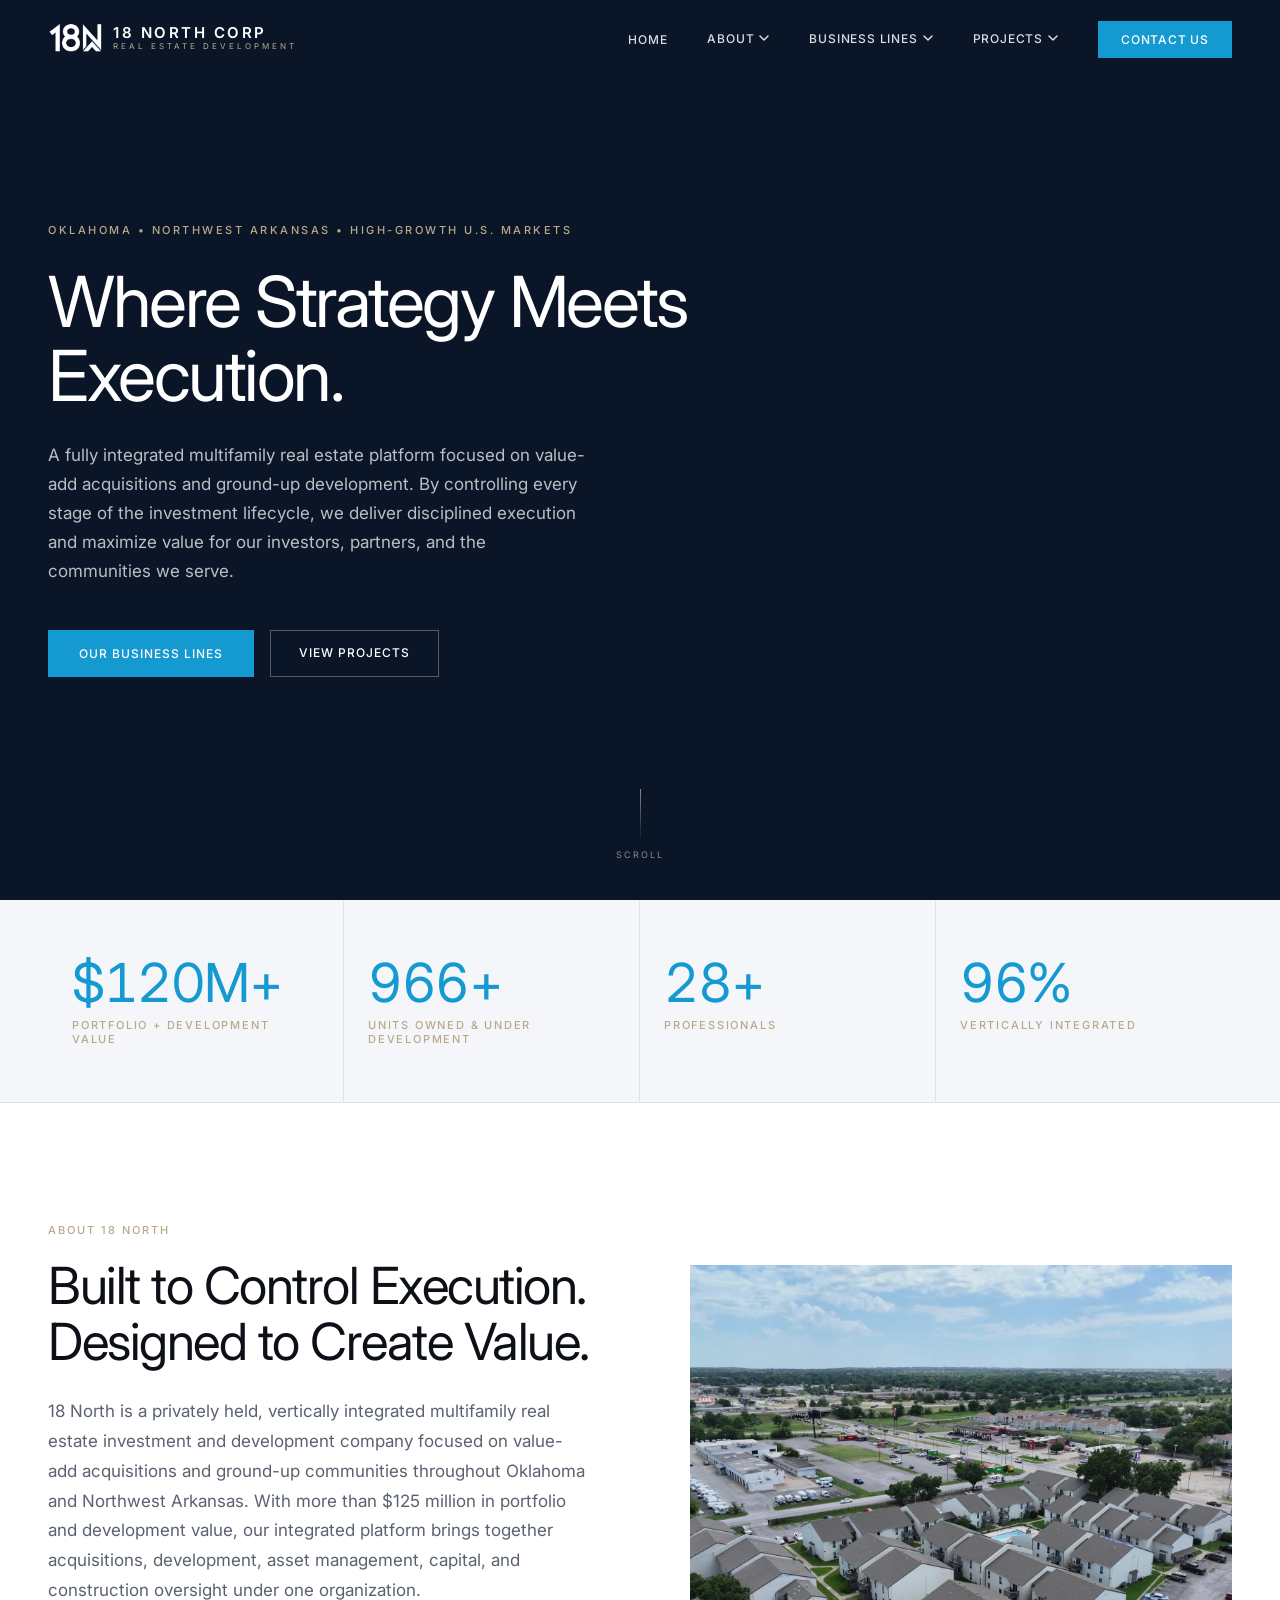
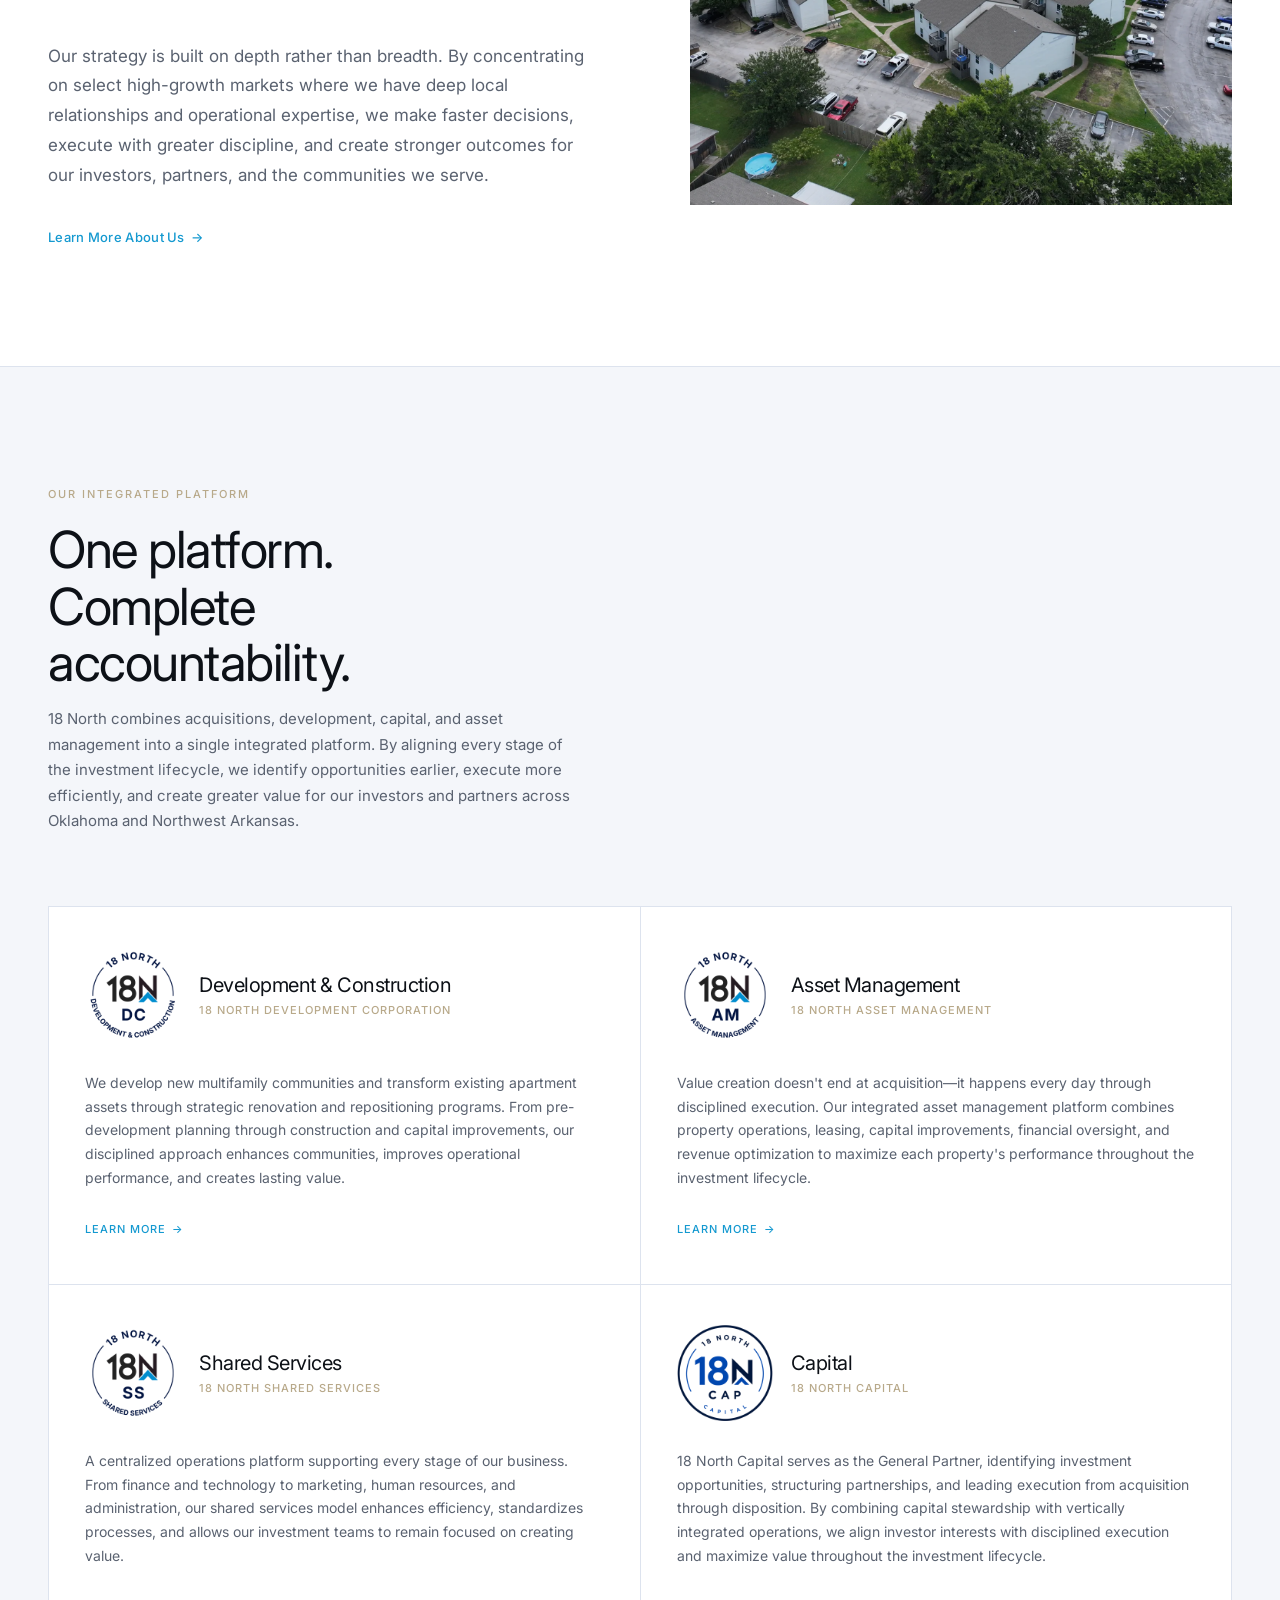
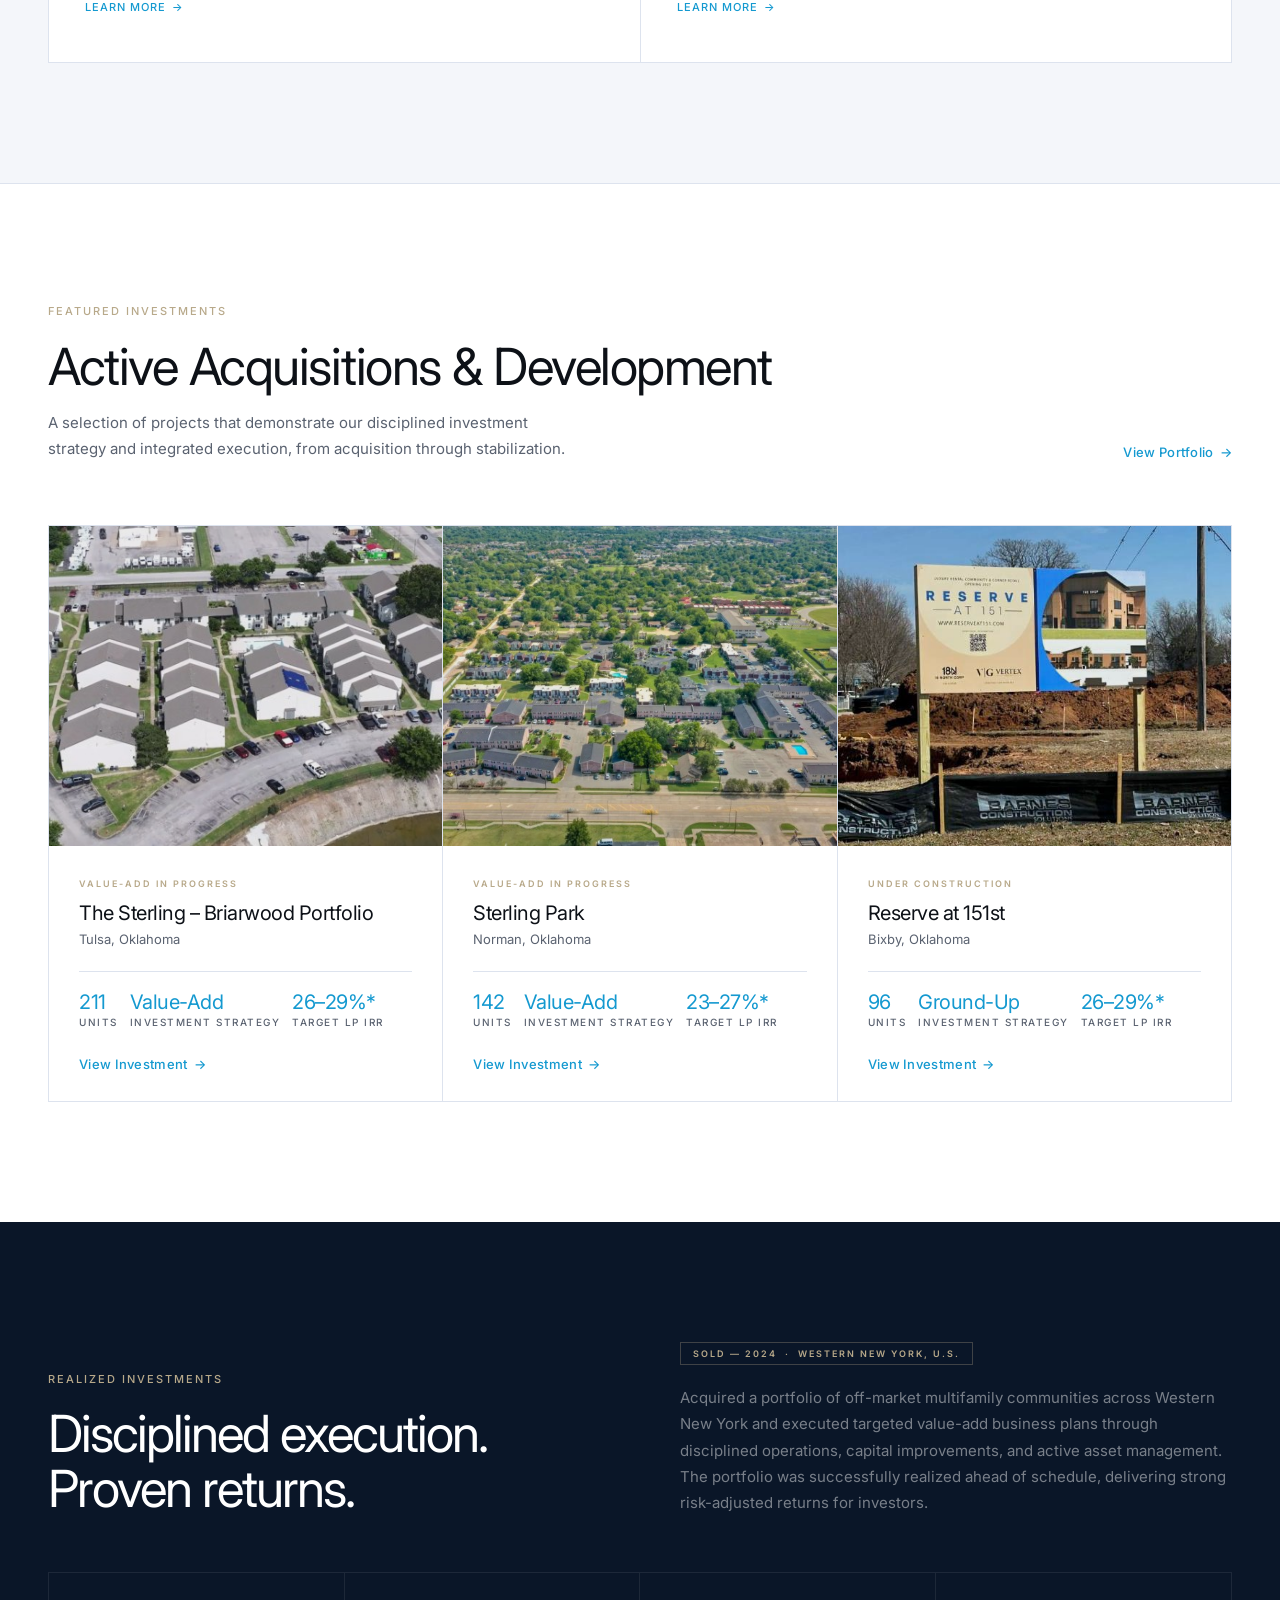
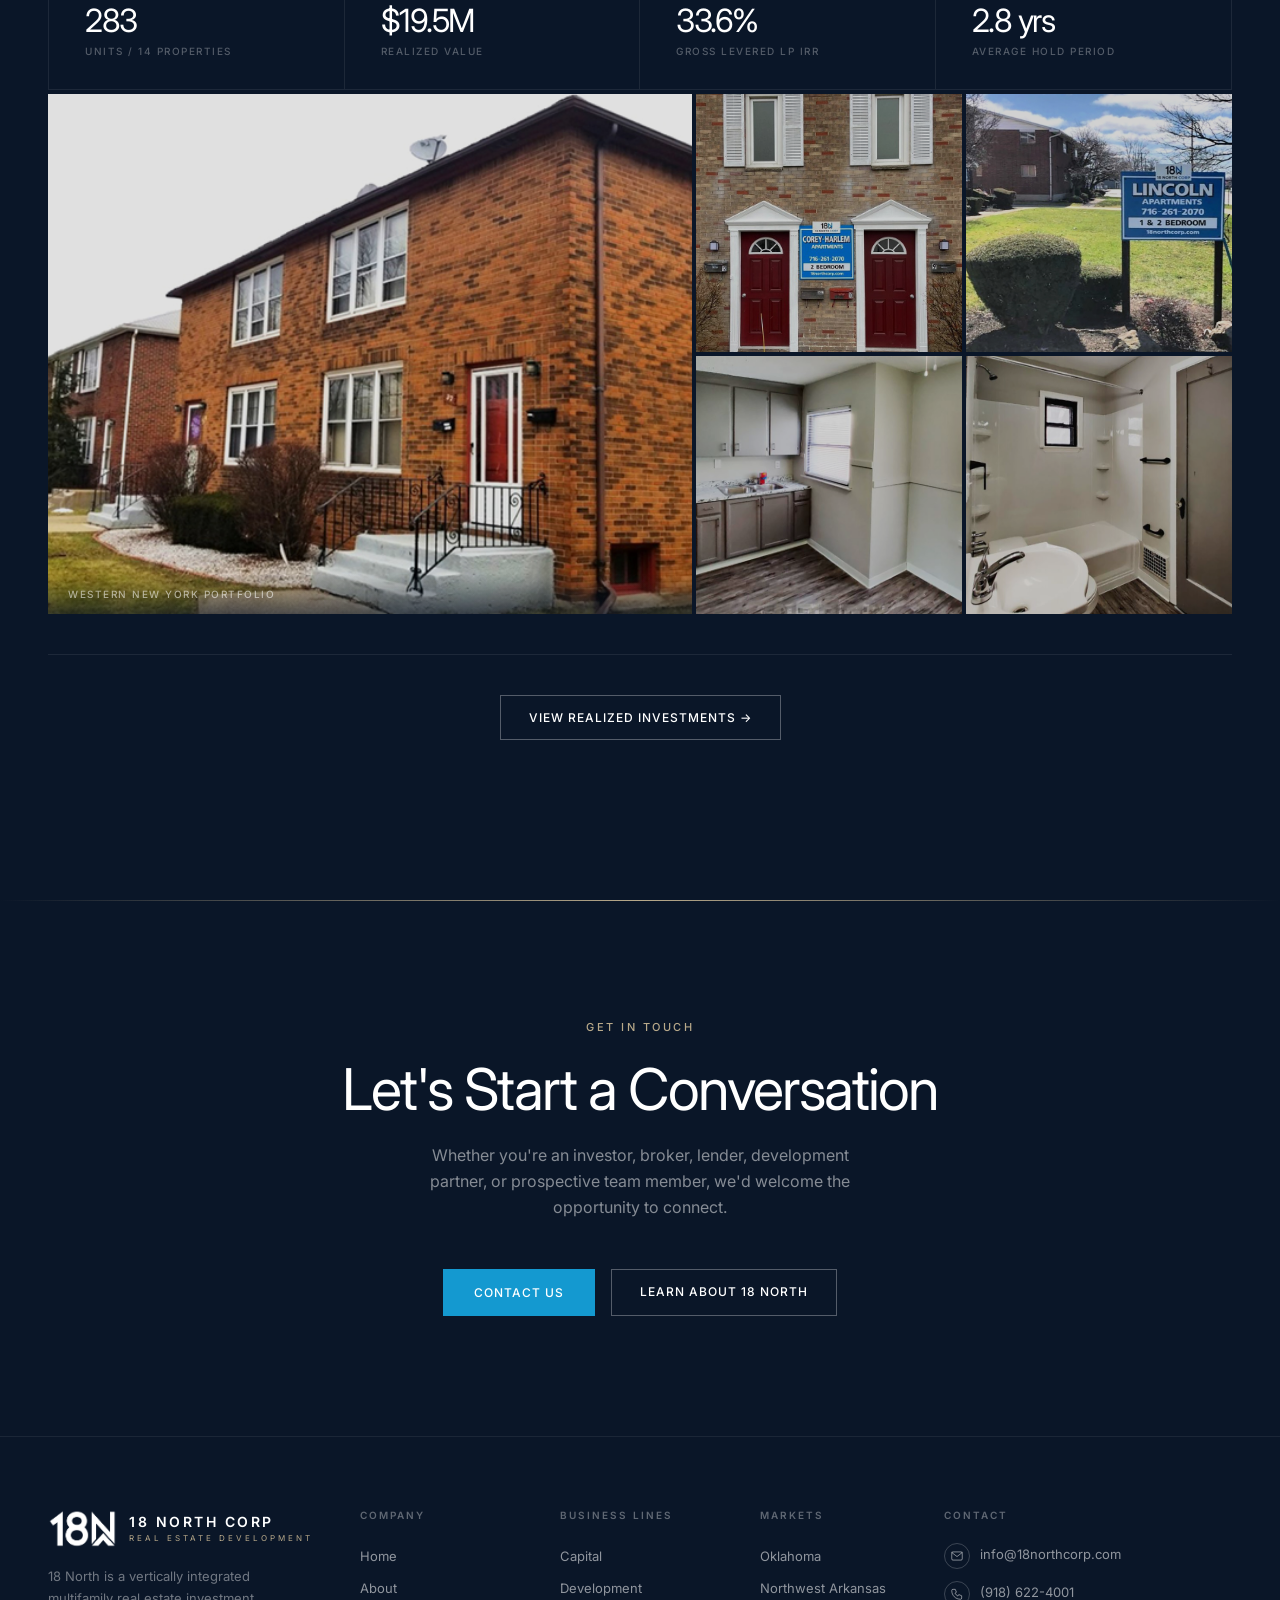
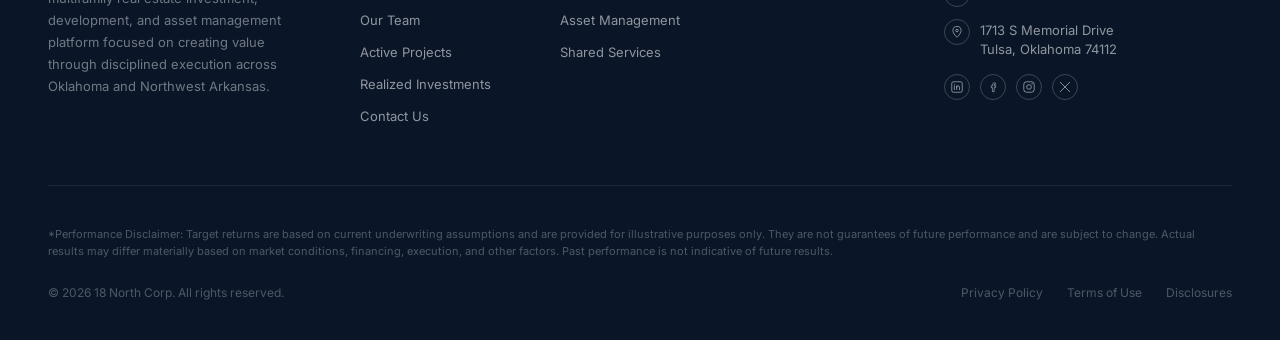
==== index.html @ ed9d2359 "Add technical SEO: canonical, Open Graph, JSON-LD, sitemap, robots.txt Add robots.txt and sitemap.xm" ====
<!DOCTYPE html>
<html lang="en">
<head>
  <meta charset="UTF-8" />
  <meta name="viewport" content="width=device-width, initial-scale=1.0" />
  <title>18 North Corp — Vertically Integrated Multifamily Real Estate Development</title>
  <meta name="description" content="18 North Corp is a vertically integrated real estate development and asset management firm focused on multifamily communities across Oklahoma, Arkansas, and U.S. growth markets." />
  <link rel="canonical" href="https://18northcorp.com/" />
  <meta name="theme-color" content="#0A1628" />
  <meta property="og:type" content="website" />
  <meta property="og:site_name" content="18 North Corp" />
  <meta property="og:title" content="18 North Corp — Vertically Integrated Multifamily Real Estate Development" />
  <meta property="og:description" content="18 North Corp is a vertically integrated real estate development and asset management firm focused on multifamily communities across Oklahoma, Arkansas, and U.S. growth markets." />
  <meta property="og:url" content="https://18northcorp.com/" />
  <meta property="og:image" content="https://18northcorp.com/media/images/Active%20Projects/Sterling-Briarwood%201-2048x1534.webp" />
  <meta name="twitter:card" content="summary_large_image" />
  <meta name="twitter:title" content="18 North Corp — Vertically Integrated Multifamily Real Estate Development" />
  <meta name="twitter:description" content="18 North Corp is a vertically integrated real estate development and asset management firm focused on multifamily communities across Oklahoma, Arkansas, and U.S. growth markets." />
  <meta name="twitter:image" content="https://18northcorp.com/media/images/Active%20Projects/Sterling-Briarwood%201-2048x1534.webp" />
  <link rel="icon" type="image/png" href="media/images/Favicon-18North-Corp.png" />
  <link rel="apple-touch-icon" href="media/images/Favicon-18North-Corp.png" />
  <link rel="preconnect" href="https://fonts.googleapis.com" />
  <link rel="preconnect" href="https://fonts.gstatic.com" crossorigin />
  <link href="https://fonts.googleapis.com/css2?family=Inter:wght@300;400;500;600&display=swap" rel="stylesheet" />
  <link rel="stylesheet" href="style.css" />
  <script type="application/ld+json">
  {
    "@context": "https://schema.org",
    "@graph": [
      {
        "@type": "Organization",
        "@id": "https://18northcorp.com/#organization",
        "name": "18 North Corp",
        "url": "https://18northcorp.com/",
        "logo": "https://18northcorp.com/media/images/18%20North%20Corp%20Logo%20-%20Icon%20Only.png",
        "email": "info@18northcorp.com",
        "telephone": "+1-918-622-4001",
        "address": {
          "@type": "PostalAddress",
          "streetAddress": "1713 S Memorial Drive",
          "addressLocality": "Tulsa",
          "addressRegion": "OK",
          "postalCode": "74112",
          "addressCountry": "US"
        },
        "sameAs": [
          "https://www.linkedin.com/company/18-north-corporation/"
        ]
      },
      {
        "@type": "WebSite",
        "@id": "https://18northcorp.com/#website",
        "url": "https://18northcorp.com/",
        "name": "18 North Corp",
        "publisher": { "@id": "https://18northcorp.com/#organization" }
      }
    ]
  }
  </script>
</head>
<body>

<!-- ===== NAVIGATION ===== -->
<header class="nav" id="nav">
  <div class="nav__inner">
    <a href="index.html" class="nav__logo">
      <img
        class="nav__logo-icon"
        src="media/images/18%20North%20Corp%20Logo%20-%20Icon%20Only.png"
        alt="18 North Corp icon"
        width="36"
        height="36"
      />
      <div class="nav__logo-text">
        <span class="nav__logo-main">18 North Corp</span>
        <span class="nav__logo-sub">Real Estate Development</span>
      </div>
    </a>
    <nav aria-label="Primary">
      <ul class="nav__links">
        <li><a href="index.html">Home</a></li>
        <li class="nav__dropdown-wrap">
          <button class="nav__dropdown-trigger" aria-expanded="false" aria-haspopup="true">
            About <svg class="nav__chevron" width="10" height="6" viewBox="0 0 10 6" fill="none" aria-hidden="true"><path d="M1 1l4 4 4-4" stroke="currentColor" stroke-width="1.5" stroke-linecap="round" stroke-linejoin="round"/></svg>
          </button>
          <ul class="nav__dropdown" role="menu">
            <li role="none"><a href="about.html" role="menuitem">About Us</a></li>
            <li role="none"><a href="our-team.html" role="menuitem">Our Team</a></li>
          </ul>
        </li>
        <li class="nav__dropdown-wrap">
          <button class="nav__dropdown-trigger" aria-expanded="false" aria-haspopup="true">
            Business Lines <svg class="nav__chevron" width="10" height="6" viewBox="0 0 10 6" fill="none" aria-hidden="true"><path d="M1 1l4 4 4-4" stroke="currentColor" stroke-width="1.5" stroke-linecap="round" stroke-linejoin="round"/></svg>
          </button>
          <ul class="nav__dropdown" role="menu">
            <li role="none"><a href="18-north-capital.html" role="menuitem">Capital</a></li>
            <li role="none"><a href="18-north-development-corporation.html" role="menuitem">Development</a></li>
            <li role="none"><a href="18-north-asset-management.html" role="menuitem">Asset Management</a></li>
            <li role="none"><a href="18-north-shared-services.html" role="menuitem">Shared Services</a></li>
          </ul>
        </li>
        <li class="nav__dropdown-wrap">
          <button class="nav__dropdown-trigger" aria-expanded="false" aria-haspopup="true">
            Projects <svg class="nav__chevron" width="10" height="6" viewBox="0 0 10 6" fill="none" aria-hidden="true"><path d="M1 1l4 4 4-4" stroke="currentColor" stroke-width="1.5" stroke-linecap="round" stroke-linejoin="round"/></svg>
          </button>
          <ul class="nav__dropdown" role="menu">
            <li role="none"><a href="active-projects.html" role="menuitem">Active Projects</a></li>
            <li role="none"><a href="completed-projects.html" role="menuitem">Realized Investments</a></li>
          </ul>
        </li>
        <li><a href="contact.html" class="nav__cta">Contact Us</a></li>
      </ul>
    </nav>
    <button class="nav__menu-toggle" aria-label="Open menu" aria-expanded="false" aria-controls="nav-mobile">
      <span></span><span></span><span></span>
    </button>
  </div>
  <div class="nav__mobile" id="nav-mobile">
    <ul class="nav__mobile-links">
      <li><a href="index.html">Home</a></li>
      <li><a href="about.html">About Us</a></li>
      <li><a href="our-team.html">Our Team</a></li>
      <li><a href="#platform">Business Lines</a></li>
      <li><a href="#projects">Projects</a></li>
      <li><a href="contact.html" class="nav__mobile-cta">Contact Us</a></li>
    </ul>
  </div>
</header>

<!-- ===== HERO ===== -->
<section class="hero" id="hero">
  <!--
    VIDEO SOURCE: Replace src with your own hosted video file.
    Drop .mp4 into media/videos/ and update the src below.
    Recommended: aerial multifamily / real estate footage at 1920×1080.
  -->
  <video
    class="hero__video"
    autoplay
    muted
    loop
    playsinline
    aria-hidden="true"
  >
    <source src="media/videos/New%20Hero.mp4" type="video/mp4" />
  </video>
  <div class="hero__overlay" aria-hidden="true"></div>
  <div class="hero__content">
    <span class="hero__eyebrow">Oklahoma • Northwest Arkansas • High-Growth U.S. Markets</span>
    <h1 class="hero__headline">Where Strategy Meets Execution.</h1>
    <p class="hero__sub">A fully integrated multifamily real estate platform focused on value-add acquisitions and ground-up development. By controlling every stage of the investment lifecycle, we deliver disciplined execution and maximize value for our investors, partners, and the communities we serve.</p>
    <div class="hero__ctas">
      <a href="#platform" class="btn-primary">Our Business Lines</a>
      <a href="#projects" class="btn-outline-white">View Projects</a>
    </div>
  </div>
  <div class="hero__scroll" aria-hidden="true">
    <div class="hero__scroll-line"></div>
    <span class="hero__scroll-label">Scroll</span>
  </div>
</section>

<!-- ===== STATS BAR ===== -->
<section class="stats" aria-label="Company statistics">
  <div class="stats__inner container" data-stagger>
    <div class="stats__item fade-up">
      <span class="stats__number" data-target="125" data-prefix="$" data-suffix="M+">$125M+</span>
      <span class="stats__label">Portfolio + Development Value</span>
    </div>
    <div class="stats__item fade-up">
      <span class="stats__number" data-target="1000" data-suffix="+">1,000+</span>
      <span class="stats__label">Units Owned &amp; Under Development</span>
    </div>
    <div class="stats__item fade-up">
      <span class="stats__number" data-target="30" data-suffix="+">30+</span>
      <span class="stats__label">Professionals</span>
    </div>
    <div class="stats__item fade-up">
      <span class="stats__number" data-target="100" data-suffix="%">100%</span>
      <span class="stats__label">Vertically Integrated</span>
    </div>
  </div>
</section>

<!-- ===== COMPANY OVERVIEW ===== -->
<section class="overview" id="about" aria-labelledby="overview-heading">
  <div class="container">
    <div class="overview__grid">
      <div class="overview__text fade-up">
        <span class="label">About 18 North</span>
        <h2 class="section-heading overview__heading">Built to Control Execution. Designed to Create Value.</h2>
        <p class="body-copy overview__body">
          18 North is a privately held, vertically integrated multifamily real estate investment and development company focused on value-add acquisitions and ground-up communities throughout Oklahoma and Northwest Arkansas. With more than $125 million in portfolio and development value, our integrated platform brings together acquisitions, development, asset management, capital, and construction oversight under one organization.
        </p>
        <p class="body-copy overview__body" style="margin-bottom:36px;">
          Our strategy is built on depth rather than breadth. By concentrating on select high-growth markets where we have deep local relationships and operational expertise, we make faster decisions, execute with greater discipline, and create stronger outcomes for our investors, partners, and the communities we serve.
        </p>
        <a href="about.html" class="arrow-link">Learn More About Us <span>→</span></a>
      </div>
      <div class="overview__image fade-up">
        <img
          src="media/images/Active%20Projects/Sterling-Briarwood%201-2048x1534.webp"
          alt="Sterling-Briarwood property aerial view"
          loading="lazy"
        />
      </div>
    </div>
  </div>
</section>

<!-- ===== PLATFORM VERTICALS ===== -->
<section class="platform" id="platform" aria-labelledby="platform-heading">
  <div class="container">
    <div class="platform__header fade-up">
      <div>
        <span class="label">Our Integrated Platform</span>
        <h2 class="section-heading platform__heading" id="platform-heading">One platform. Complete accountability.</h2>
        <p class="platform__subtext">18 North combines acquisitions, development, capital, and asset management into a single integrated platform. By aligning every stage of the investment lifecycle, we identify opportunities earlier, execute more efficiently, and create greater value for our investors and partners across Oklahoma and Northwest Arkansas.</p>
      </div>
    </div>
    <div class="platform__grid" data-stagger>
      <div class="platform__card fade-up">
        <div class="platform__card-head">
          <div class="platform__card-icon"><img src="media/Development%20%26%20Construction%20Icon.png" alt="18 North Development &amp; Construction icon" width="96" height="96" loading="lazy" /></div>
          <div>
            <h3 class="platform__card-title">Development &amp; Construction</h3>
            <span class="platform__card-sub">18 North Development Corporation</span>
          </div>
        </div>
        <p class="platform__card-body">We develop new multifamily communities and transform existing apartment assets through strategic renovation and repositioning programs. From pre-development planning through construction and capital improvements, our disciplined approach enhances communities, improves operational performance, and creates lasting value.</p>
        <a href="18-north-development-corporation.html" class="platform__card-link">Learn More <span>→</span></a>
      </div>
      <div class="platform__card fade-up">
        <div class="platform__card-head">
          <div class="platform__card-icon"><img src="media/Asset%20Management%20Icon.png" alt="18 North Asset Management icon" width="96" height="96" loading="lazy" /></div>
          <div>
            <h3 class="platform__card-title">Asset Management</h3>
            <span class="platform__card-sub">18 North Asset Management</span>
          </div>
        </div>
        <p class="platform__card-body">Value creation doesn't end at acquisition—it happens every day through disciplined execution. Our integrated asset management platform combines property operations, leasing, capital improvements, financial oversight, and revenue optimization to maximize each property's performance throughout the investment lifecycle.</p>
        <a href="18-north-asset-management.html" class="platform__card-link">Learn More <span>→</span></a>
      </div>
      <div class="platform__card fade-up">
        <div class="platform__card-head">
          <div class="platform__card-icon"><img src="media/Shared%20Services%20Icon.png" alt="18 North Shared Services icon" width="96" height="96" loading="lazy" /></div>
          <div>
            <h3 class="platform__card-title">Shared Services</h3>
            <span class="platform__card-sub">18 North Shared Services</span>
          </div>
        </div>
        <p class="platform__card-body">A centralized operations platform supporting every stage of our business. From finance and technology to marketing, human resources, and administration, our shared services model enhances efficiency, standardizes processes, and allows our investment teams to remain focused on creating value.</p>
        <a href="18-north-shared-services.html" class="platform__card-link">Learn More <span>→</span></a>
      </div>
      <div class="platform__card fade-up">
        <div class="platform__card-head">
          <div class="platform__card-icon"><img src="media/18%20North%20Capital%20New%20Logo%20-%20Transparent%20BG.png" alt="18 North Capital icon" width="96" height="96" loading="lazy" /></div>
          <div>
            <h3 class="platform__card-title">Capital</h3>
            <span class="platform__card-sub">18 North Capital</span>
          </div>
        </div>
        <p class="platform__card-body">18 North Capital serves as the General Partner, identifying investment opportunities, structuring partnerships, and leading execution from acquisition through disposition. By combining capital stewardship with vertically integrated operations, we align investor interests with disciplined execution and maximize value throughout the investment lifecycle.</p>
        <a href="18-north-capital.html" class="platform__card-link">Learn More <span>→</span></a>
      </div>
    </div>
  </div>
</section>

<!-- ===== FEATURED PROJECTS ===== -->
<section class="projects" id="projects" aria-labelledby="projects-heading">
  <div class="container">
    <div class="projects__header fade-up">
      <div>
        <span class="label">Featured Investments</span>
        <h2 class="section-heading" id="projects-heading">Active Acquisitions &amp; Development</h2>
        <p class="body-copy platform__subtext">A selection of projects that demonstrate our disciplined investment strategy and integrated execution, from acquisition through stabilization.</p>
      </div>
      <a href="active-projects.html" class="arrow-link">View Portfolio <span>→</span></a>
    </div>
    <div class="projects__grid" data-stagger>

      <!-- Project 1 — Large featured card -->
      <div class="project-card fade-up">
        <div class="project-card__image">
          <img
            src="media/images/The%20Sterling.jpg"
            alt="The Sterling – Briarwood Portfolio multifamily community aerial"
            loading="lazy"
          />
        </div>
        <div class="project-card__body">
          <span class="project-card__status">Value-Add in Progress</span>
          <h3 class="project-card__name">The Sterling – Briarwood Portfolio</h3>
          <p class="project-card__location">Tulsa, Oklahoma</p>
          <div class="project-card__metrics">
            <div>
              <div class="project-card__metric-value">211</div>
              <div class="project-card__metric-label">Units</div>
            </div>
            <div>
              <div class="project-card__metric-value">Value-Add</div>
              <div class="project-card__metric-label">Investment Strategy</div>
            </div>
            <div>
              <div class="project-card__metric-value">26–29%*</div>
              <div class="project-card__metric-label">Target LP IRR</div>
            </div>
          </div>
          <a href="#contact" class="arrow-link">View Investment <span>→</span></a>
        </div>
      </div>

      <!-- Project 2 -->
      <div class="project-card fade-up">
        <div class="project-card__image">
          <img
            src="media/images/Sterling%20Park.jpg"
            alt="Sterling Park multifamily community aerial"
            loading="lazy"
          />
        </div>
        <div class="project-card__body">
          <span class="project-card__status">Value-Add in Progress</span>
          <h3 class="project-card__name">Sterling Park</h3>
          <p class="project-card__location">Norman, Oklahoma</p>
          <div class="project-card__metrics">
            <div>
              <div class="project-card__metric-value">142</div>
              <div class="project-card__metric-label">Units</div>
            </div>
            <div>
              <div class="project-card__metric-value">Value-Add</div>
              <div class="project-card__metric-label">Investment Strategy</div>
            </div>
            <div>
              <div class="project-card__metric-value">23–27%*</div>
              <div class="project-card__metric-label">Target LP IRR</div>
            </div>
          </div>
          <a href="#contact" class="arrow-link">View Investment <span>→</span></a>
        </div>
      </div>

      <!-- Project 3 -->
      <div class="project-card fade-up">
        <div class="project-card__image">
          <img
            src="media/images/Reserve%20at%20151st%2C%20Bixby.JPG"
            alt="Reserve at 151st ground-up development, Bixby Oklahoma"
            loading="lazy"
          />
        </div>
        <div class="project-card__body">
          <span class="project-card__status">Under Construction</span>
          <h3 class="project-card__name">Reserve at 151st</h3>
          <p class="project-card__location">Bixby, Oklahoma</p>
          <div class="project-card__metrics">
            <div>
              <div class="project-card__metric-value">96</div>
              <div class="project-card__metric-label">Units</div>
            </div>
            <div>
              <div class="project-card__metric-value">Ground-Up</div>
              <div class="project-card__metric-label">Investment Strategy</div>
            </div>
            <div>
              <div class="project-card__metric-value">26–29%*</div>
              <div class="project-card__metric-label">Target LP IRR</div>
            </div>
          </div>
          <a href="#contact" class="arrow-link">View Investment <span>→</span></a>
        </div>
      </div>

    </div>
  </div>
</section>

<!-- ===== COMPLETED PROJECTS ===== -->
<section class="completed" id="completed" aria-labelledby="completed-heading">
  <div class="container">

    <!-- Header: headline left, tag + description right -->
    <div class="completed__header fade-up">
      <div>
        <span class="completed__eyebrow">Realized Investments</span>
        <h2 class="completed__heading" id="completed-heading">Disciplined execution.<br>Proven returns.</h2>
      </div>
      <div class="completed__header-right">
        <span class="completed__tag">Sold — 2024 &nbsp;·&nbsp; Western New York, U.S.</span>
        <p class="completed__desc">Acquired a portfolio of off-market multifamily communities across Western New York and executed targeted value-add business plans through disciplined operations, capital improvements, and active asset management. The portfolio was successfully realized ahead of schedule, delivering strong risk-adjusted returns for investors.</p>
      </div>
    </div>

    <!-- Metrics bar -->
    <div class="completed__metrics-bar fade-up">
      <div class="completed__metric">
        <div class="completed__metric-value">283</div>
        <div class="completed__metric-label">Units / 14 properties</div>
      </div>
      <div class="completed__metric">
        <div class="completed__metric-value">$19.5M</div>
        <div class="completed__metric-label">Realized Value</div>
      </div>
      <div class="completed__metric">
        <div class="completed__metric-value">33.6%</div>
        <div class="completed__metric-label">Gross levered LP IRR</div>
      </div>
      <div class="completed__metric">
        <div class="completed__metric-value">2.8 yrs</div>
        <div class="completed__metric-label">Average hold period</div>
      </div>
    </div>

    <!-- Mosaic gallery -->
    <div class="completed__gallery fade-up">
      <div class="completed__gallery-main lightbox-trigger" data-index="0">
        <img src="media/images/8-10-concord-drive-cheektowaga-ny-building-photo26.jpg" alt="Cheektowaga — Western New York Portfolio" loading="lazy" />
        <div class="completed__gallery-caption">Western New York Portfolio</div>
      </div>
      <div class="completed__gallery-side">
        <div class="completed__gallery-item lightbox-trigger" data-index="1">
          <img src="media/images/Harlem-signage.jpg" alt="Corey-Harlem Apartments" loading="lazy" />
        </div>
        <div class="completed__gallery-item lightbox-trigger" data-index="2">
          <img src="media/images/Transit-Signage.jpg" alt="Lincoln Apartments" loading="lazy" />
        </div>
        <div class="completed__gallery-item lightbox-trigger" data-index="3">
          <img src="media/images/Western-New-York-IInterior-1.jpg" alt="Renovated kitchen interior" loading="lazy" />
        </div>
        <div class="completed__gallery-item lightbox-trigger" data-index="4">
          <img src="media/images/Western-New-York-Interior-3-e1738338400826.jpg" alt="Renovated bathroom interior" loading="lazy" />
        </div>
      </div>
    </div>

    <div class="completed__cta fade-up" style="margin-top:40px; text-align:center;">
      <a href="completed-projects.html" class="btn-outline-white">View Realized Investments <span>→</span></a>
    </div>

  </div>
</section>

<!-- ===== LIGHTBOX ===== -->
<div class="lightbox" id="lightbox" aria-hidden="true" role="dialog" aria-label="Image viewer">
  <button class="lightbox__close" aria-label="Close">&times;</button>
  <button class="lightbox__prev" aria-label="Previous image">&#8592;</button>
  <button class="lightbox__next" aria-label="Next image">&#8594;</button>
  <div class="lightbox__img-wrap">
    <img class="lightbox__img" src="" alt="" />
  </div>
</div>

<!-- ===== INVESTOR CTA STRIP ===== -->
<section class="cta-strip" id="contact" aria-labelledby="cta-heading">
  <div class="container">
    <span class="cta-strip__eyebrow">Get in Touch</span>
    <h2 class="cta-strip__heading" id="cta-heading">Let's Start a Conversation</h2>
    <p class="cta-strip__sub">Whether you're an investor, broker, lender, development partner, or prospective team member, we'd welcome the opportunity to connect.</p>
    <div class="cta-strip__btns">
      <a href="mailto:info@18northcorp.com" class="btn-primary">Contact Us</a>
      <a href="about.html" class="btn-outline-white">Learn About 18 North</a>
    </div>
  </div>
</section>

<!-- ===== FOOTER ===== -->
<footer class="footer" aria-label="Site footer">
  <div class="container">
    <div class="footer__top">
      <div>
        <a href="index.html" class="footer__brand">
          <img
            class="footer__brand-icon"
            src="media/images/18%20North%20Corp%20Logo%20-%20Icon%20Only.png"
            alt="18 North Corp"
            width="40"
            height="40"
          />
          <div>
            <div class="footer__brand-name">18 North Corp</div>
            <div class="footer__brand-sub">Real Estate Development</div>
          </div>
        </a>
        <p class="footer__tagline">18 North is a vertically integrated multifamily real estate investment, development, and asset management platform focused on creating value through disciplined execution across Oklahoma and Northwest Arkansas.</p>
      </div>
      <div>
        <div class="footer__col-title">Company</div>
        <ul class="footer__links">
          <li><a href="index.html" aria-current="page">Home</a></li>
          <li><a href="about.html">About</a></li>
          <li><a href="our-team.html">Our Team</a></li>
          <li><a href="active-projects.html">Active Projects</a></li>
          <li><a href="completed-projects.html">Realized Investments</a></li>
          <li><a href="contact.html">Contact Us</a></li>
        </ul>
      </div>
      <div>
        <div class="footer__col-title">Business Lines</div>
        <ul class="footer__links">
          <li><a href="18-north-capital.html">Capital</a></li>
          <li><a href="18-north-development-corporation.html">Development</a></li>
          <li><a href="18-north-asset-management.html">Asset Management</a></li>
          <li><a href="18-north-shared-services.html">Shared Services</a></li>
        </ul>
      </div>
      <div>
        <div class="footer__col-title">Markets</div>
        <ul class="footer__links">
          <li><a href="#projects">Oklahoma</a></li>
          <li><a href="#projects">Northwest Arkansas</a></li>
        </ul>
      </div>
      <div>
        <div class="footer__col-title">Contact</div>
        <ul class="footer__contact">
          <li>
            <span class="footer__contact-icon" aria-hidden="true"><svg width="14" height="14" viewBox="0 0 24 24" fill="none"><rect x="3" y="5" width="18" height="14" rx="2" stroke="currentColor" stroke-width="1.5"/><path d="M3 6l9 7 9-7" stroke="currentColor" stroke-width="1.5" stroke-linecap="round" stroke-linejoin="round"/></svg></span>
            <a href="mailto:info@18northcorp.com">info@18northcorp.com</a>
          </li>
          <li>
            <span class="footer__contact-icon" aria-hidden="true"><svg width="14" height="14" viewBox="0 0 24 24" fill="none"><path d="M5 4h4l2 5-2.5 1.5a11 11 0 0 0 5 5L15 13l5 2v4a2 2 0 0 1-2 2C9.5 21 3 14.5 3 6a2 2 0 0 1 2-2z" stroke="currentColor" stroke-width="1.5" stroke-linejoin="round"/></svg></span>
            <a href="tel:+19186224001">(918) 622-4001</a>
          </li>
          <li>
            <span class="footer__contact-icon" aria-hidden="true"><svg width="14" height="14" viewBox="0 0 24 24" fill="none"><path d="M12 21s7-6.1 7-11.5A7 7 0 0 0 5 9.5C5 14.9 12 21 12 21z" stroke="currentColor" stroke-width="1.5" stroke-linejoin="round"/><circle cx="12" cy="9.5" r="2.2" stroke="currentColor" stroke-width="1.5"/></svg></span>
            <span>1713 S Memorial Drive<br />Tulsa, Oklahoma 74112</span>
          </li>
          <li>
            <div class="footer__social">
              <a class="footer__social-icon" href="https://www.linkedin.com/company/18-north-corporation/" target="_blank" rel="noopener" aria-label="LinkedIn"><svg width="14" height="14" viewBox="0 0 24 24" fill="none"><rect x="3" y="3" width="18" height="18" rx="3" stroke="currentColor" stroke-width="1.5"/><path d="M7.5 10v6.5M7.5 7.2v.1M11.5 16.5V10M11.5 12.5c0-1.4 1-2.5 2.5-2.5s2.3 1.1 2.3 2.5v4" stroke="currentColor" stroke-width="1.5" stroke-linecap="round"/></svg></a>
              <span class="footer__social-icon" aria-label="Facebook"><svg width="14" height="14" viewBox="0 0 24 24" fill="none"><path d="M14 8h2V5h-2c-1.7 0-3 1.3-3 3v2H9v3h2v7h3v-7h2.2l.8-3H14V8z" stroke="currentColor" stroke-width="1.3" stroke-linejoin="round"/></svg></span>
              <span class="footer__social-icon" aria-label="Instagram"><svg width="14" height="14" viewBox="0 0 24 24" fill="none"><rect x="3" y="3" width="18" height="18" rx="5" stroke="currentColor" stroke-width="1.5"/><circle cx="12" cy="12" r="4" stroke="currentColor" stroke-width="1.5"/><circle cx="17.2" cy="6.8" r="1.1" fill="currentColor"/></svg></span>
              <span class="footer__social-icon" aria-label="X (Twitter)"><svg width="14" height="14" viewBox="0 0 24 24" fill="none"><path d="M4 4l16 16M20 4L4 20" stroke="currentColor" stroke-width="1.6" stroke-linecap="round"/></svg></span>
            </div>
          </li>
        </ul>
      </div>
    </div>
    <p class="footer__disclaimer">*Performance Disclaimer: Target returns are based on current underwriting assumptions and are provided for illustrative purposes only. They are not guarantees of future performance and are subject to change. Actual results may differ materially based on market conditions, financing, execution, and other factors. Past performance is not indicative of future results.</p>
    <div class="footer__bottom">
      <span class="footer__copy">&copy; 2026 18 North Corp. All rights reserved.</span>
      <div class="footer__legal">
        <a href="#">Privacy Policy</a>
        <a href="#">Terms of Use</a>
        <a href="#">Disclosures</a>
      </div>
    </div>
  </div>
</footer>

<script src="main.js"></script>
</body>
</html>
---- style.css ----
/* ===== RESET & BASE ===== */
*, *::before, *::after { box-sizing: border-box; margin: 0; padding: 0; }

:root {
  --white:       #FFFFFF;
  --off-white:   #F4F6FA;
  --charcoal:    #0D1117;
  --grey:        #5A6270;
  --navy:        #1499D0;
  --navy-dark:   #0E7AAA;
  --near-black:  #0A1628;
  --stone:       #B8A98A;
  --border:      #DDE3EE;
  --font:        'Inter', system-ui, sans-serif;
  --max-w:       1280px;
  --pad-section: 120px;
  --pad-mobile:  72px;
}

html { scroll-behavior: smooth; }

body {
  font-family: var(--font);
  color: var(--charcoal);
  background: var(--white);
  -webkit-font-smoothing: antialiased;
}

img { display: block; width: 100%; height: 100%; object-fit: cover; }
a { text-decoration: none; color: inherit; }
sup { font-size: 0.7em; line-height: 0; }

.container {
  max-width: var(--max-w);
  margin: 0 auto;
  padding: 0 48px;
}

.label {
  font-size: 11px;
  font-weight: 500;
  letter-spacing: 2px;
  text-transform: uppercase;
  color: var(--stone);
  display: block;
  margin-bottom: 20px;
}

.section-heading {
  font-size: clamp(32px, 4vw, 52px);
  font-weight: 400;
  letter-spacing: -1.5px;
  line-height: 1.1;
  color: var(--charcoal);
}

.body-copy {
  font-size: 17px;
  line-height: 1.75;
  color: var(--grey);
}

.btn-primary {
  display: inline-block;
  background: var(--navy);
  color: var(--white);
  font-family: var(--font);
  font-size: 12px;
  font-weight: 500;
  letter-spacing: 1px;
  text-transform: uppercase;
  padding: 15px 30px;
  border: 1px solid var(--navy);
  cursor: pointer;
  transition: background 0.2s, color 0.2s;
}
.btn-primary:hover { background: var(--navy-dark); border-color: var(--navy-dark); }

.btn-secondary {
  display: inline-block;
  background: transparent;
  color: var(--charcoal);
  font-family: var(--font);
  font-size: 12px;
  font-weight: 500;
  letter-spacing: 1px;
  text-transform: uppercase;
  padding: 14px 28px;
  border: 1px solid #D8D8D2;
  cursor: pointer;
  transition: background 0.2s, color 0.2s, border-color 0.2s;
}
.btn-secondary:hover { background: var(--navy); color: var(--white); border-color: var(--navy); }


.arrow-link {
  font-size: 13px;
  font-weight: 500;
  color: var(--navy);
  letter-spacing: 0.3px;
  display: inline-flex;
  align-items: center;
  gap: 6px;
  border-bottom: 1px solid transparent;
  transition: border-color 0.2s, gap 0.2s;
}
.arrow-link:hover { border-color: var(--navy); gap: 10px; }

/* ===== FADE-IN ANIMATION ===== */
.fade-up {
  opacity: 0;
  transform: translateY(28px);
  transition: opacity 0.7s ease, transform 0.7s ease;
}
.fade-up.visible {
  opacity: 1;
  transform: translateY(0);
}

/* ===== NAVIGATION ===== */
.nav {
  position: fixed;
  top: 0;
  left: 0;
  right: 0;
  z-index: 100;
  transition: background 0.3s, border-color 0.3s, box-shadow 0.3s;
  border-bottom: 1px solid transparent;
}
.nav.scrolled {
  background: rgba(255,255,255,0.97);
  border-color: var(--border);
  backdrop-filter: blur(8px);
}
.nav__inner {
  max-width: var(--max-w);
  margin: 0 auto;
  padding: 0 48px;
  height: 76px;
  display: flex;
  align-items: center;
  justify-content: space-between;
}
.nav__logo {
  display: flex;
  flex-direction: row;
  align-items: center;
  gap: 10px;
}
.nav__logo-icon {
  height: 32px;
  width: auto;
  object-fit: contain;
  flex-shrink: 0;
  transition: filter 0.3s;
}
.nav:not(.scrolled) .nav__logo-icon {
  filter: brightness(0) invert(1);
}
.nav__logo-text {
  display: flex;
  flex-direction: column;
  gap: 1px;
}
.nav__logo-main {
  font-size: 15px;
  font-weight: 600;
  letter-spacing: 2.5px;
  text-transform: uppercase;
  color: var(--white);
  transition: color 0.3s;
  line-height: 1;
}
.nav__logo-sub {
  font-size: 8px;
  font-weight: 400;
  letter-spacing: 3px;
  text-transform: uppercase;
  color: var(--stone);
  transition: color 0.3s;
}
.nav.scrolled .nav__logo-main { color: var(--charcoal); }
.nav.scrolled .nav__logo-sub { color: var(--stone); }

.nav__links {
  display: flex;
  align-items: center;
  gap: 40px;
  list-style: none;
}
.nav__links a {
  font-size: 12px;
  font-weight: 500;
  letter-spacing: 0.8px;
  text-transform: uppercase;
  color: rgba(255,255,255,0.85);
  transition: color 0.2s;
}
.nav__links a:hover { color: var(--white); }
.nav.scrolled .nav__links a { color: var(--grey); }
.nav.scrolled .nav__links a:hover { color: var(--charcoal); }

.nav__cta {
  font-size: 11px;
  font-weight: 500;
  letter-spacing: 1px;
  text-transform: uppercase;
  color: var(--white) !important;
  background: var(--navy);
  padding: 10px 22px;
  border: 1px solid var(--navy);
  transition: background 0.2s, color 0.2s !important;
}
.nav__cta:hover { background: var(--white) !important; color: var(--navy) !important; }
.nav.scrolled .nav__cta { color: var(--white) !important; }

/* ===== DROPDOWNS ===== */
.nav__dropdown-wrap {
  position: relative;
}
.nav__dropdown-trigger {
  display: flex;
  align-items: center;
  gap: 5px;
  background: none;
  border: none;
  cursor: pointer;
  font-family: var(--font);
  font-size: 12px;
  font-weight: 500;
  letter-spacing: 0.8px;
  text-transform: uppercase;
  color: rgba(255,255,255,0.85);
  padding: 0;
  transition: color 0.2s;
}
.nav__dropdown-trigger:hover { color: var(--white); }
.nav.scrolled .nav__dropdown-trigger { color: var(--grey); }
.nav.scrolled .nav__dropdown-trigger:hover { color: var(--charcoal); }

.nav__chevron {
  transition: transform 0.2s ease;
  flex-shrink: 0;
}
.nav__dropdown-wrap.open .nav__chevron { transform: rotate(180deg); }

.nav__dropdown {
  position: absolute;
  top: calc(100% + 20px);
  left: 50%;
  transform: translateX(-50%) translateY(-6px);
  background: var(--white);
  border: 1px solid var(--border);
  min-width: 260px;
  list-style: none;
  padding: 8px 0;
  opacity: 0;
  visibility: hidden;
  pointer-events: none;
  transition: opacity 0.18s ease, transform 0.18s ease, visibility 0.18s;
  box-shadow: 0 8px 32px rgba(10,22,40,0.10);
}
.nav__dropdown-wrap.open .nav__dropdown {
  opacity: 1;
  visibility: visible;
  pointer-events: auto;
  transform: translateX(-50%) translateY(0);
}
.nav__dropdown a {
  display: block;
  padding: 11px 24px;
  font-size: 13px;
  font-weight: 400;
  letter-spacing: 0.2px;
  text-transform: none;
  color: var(--charcoal) !important;
  transition: background 0.15s, color 0.15s;
}
.nav__dropdown a:hover {
  background: var(--off-white);
  color: var(--navy) !important;
}

.nav__menu-toggle {
  display: none;
  flex-direction: column;
  gap: 5px;
  background: none;
  border: none;
  cursor: pointer;
  padding: 4px;
}
.nav__menu-toggle span {
  display: block;
  width: 22px;
  height: 1.5px;
  background: var(--white);
  transition: background 0.3s, transform 0.25s ease, opacity 0.2s ease;
}
.nav.scrolled .nav__menu-toggle span { background: var(--charcoal); }
.nav__menu-toggle.active span { background: var(--white) !important; }
.nav__menu-toggle.active span:nth-child(1) { transform: translateY(6.5px) rotate(45deg); }
.nav__menu-toggle.active span:nth-child(2) { opacity: 0; }
.nav__menu-toggle.active span:nth-child(3) { transform: translateY(-6.5px) rotate(-45deg); }

.nav__mobile {
  position: fixed;
  inset: 0;
  z-index: 90;
  background: var(--near-black);
  display: flex;
  align-items: center;
  justify-content: center;
  opacity: 0;
  visibility: hidden;
  pointer-events: none;
  transform: translateY(-12px);
  transition: opacity 0.25s ease, transform 0.25s ease, visibility 0.25s;
}
.nav__mobile.open {
  opacity: 1;
  visibility: visible;
  pointer-events: auto;
  transform: translateY(0);
}
.nav__mobile-links {
  list-style: none;
  display: flex;
  flex-direction: column;
  align-items: center;
  gap: 32px;
}
.nav__mobile-links a {
  font-size: 22px;
  font-weight: 500;
  letter-spacing: 0.3px;
  color: var(--white);
  transition: color 0.2s;
}
.nav__mobile-links a:hover { color: var(--navy); }
.nav__mobile-links .nav__mobile-cta {
  margin-top: 12px;
  padding: 12px 32px;
  background: var(--navy);
  border: 1px solid var(--navy);
  font-size: 12px;
  font-weight: 500;
  letter-spacing: 1px;
  text-transform: uppercase;
}
.nav__mobile-links .nav__mobile-cta:hover { color: var(--white); background: var(--navy-dark); }

body.no-scroll { overflow: hidden; }

/* ===== HERO ===== */
.hero {
  position: relative;
  height: 100vh;
  min-height: 640px;
  display: flex;
  align-items: center;
  overflow: hidden;
  background: var(--near-black);
}
.hero__video {
  position: absolute;
  inset: 0;
  width: 100%;
  height: 100%;
  object-fit: cover;
  transform: scale(1.04);
}
.hero__overlay {
  position: absolute;
  inset: 0;
  background: linear-gradient(
    160deg,
    rgba(10,22,40,0.78) 0%,
    rgba(10,22,40,0.62) 55%,
    rgba(10,22,40,0.50) 100%
  );
}
.hero__content {
  position: relative;
  z-index: 2;
  max-width: var(--max-w);
  margin: 0 auto;
  padding: 0 48px;
  width: 100%;
}
.hero__eyebrow {
  font-size: 11px;
  font-weight: 500;
  letter-spacing: 2.5px;
  text-transform: uppercase;
  color: var(--stone);
  margin-bottom: 28px;
  display: block;
}
.hero__headline {
  font-size: clamp(40px, 5.5vw, 72px);
  font-weight: 400;
  letter-spacing: -2.5px;
  line-height: 1.05;
  color: var(--white);
  max-width: 820px;
  margin-bottom: 28px;
}
.hero__sub {
  font-size: 17px;
  line-height: 1.7;
  color: rgba(255,255,255,0.72);
  max-width: 540px;
  margin-bottom: 44px;
}
.hero__ctas {
  display: flex;
  gap: 16px;
  flex-wrap: wrap;
}
.hero__scroll {
  position: absolute;
  bottom: 40px;
  left: 50%;
  transform: translateX(-50%);
  z-index: 2;
  display: flex;
  flex-direction: column;
  align-items: center;
  gap: 8px;
}
.hero__scroll-line {
  width: 1px;
  height: 52px;
  background: linear-gradient(to bottom, rgba(255,255,255,0.5), transparent);
  animation: scrollPulse 2s ease-in-out infinite;
}
@keyframes scrollPulse {
  0%,100% { opacity: 0.4; transform: scaleY(1); }
  50% { opacity: 1; transform: scaleY(0.6); }
}
.hero__scroll-label {
  font-size: 9px;
  letter-spacing: 2px;
  text-transform: uppercase;
  color: rgba(255,255,255,0.5);
}

/* ===== PAGE HERO (subpages — static image, shorter) ===== */
.hero--page {
  height: auto;
  min-height: 62vh;
  padding: 220px 0 100px;
  align-items: flex-end;
}
.hero__bg-image {
  position: absolute;
  inset: 0;
  width: 100%;
  height: 100%;
  object-fit: cover;
  filter: brightness(0.68);
}
.hero--page .hero__content { padding-bottom: 0; }

/* ===== FOCUS LIST ===== */
.focus-section {
  padding: var(--pad-section) 0;
  background: var(--off-white);
  border-top: 1px solid var(--border);
  border-bottom: 1px solid var(--border);
}
.focus-section--white {
  background: var(--white);
  border-top: none;
  border-bottom: none;
}
.focus-section__header { max-width: 640px; margin-bottom: 56px; }
.focus-list {
  border-top: 1px solid var(--border);
}
.focus-item {
  display: flex;
  gap: 48px;
  padding: 32px 0;
  border-bottom: 1px solid var(--border);
}
.focus-item__num {
  font-size: 11px;
  font-weight: 500;
  letter-spacing: 1.5px;
  color: var(--stone);
  flex-shrink: 0;
  width: 28px;
  padding-top: 3px;
}
.focus-item__title {
  font-size: 17px;
  font-weight: 500;
  color: var(--charcoal);
  letter-spacing: -0.2px;
  flex-shrink: 0;
  width: 260px;
}
.focus-item__desc {
  font-size: 15px;
  line-height: 1.7;
  color: var(--grey);
  flex: 1;
}

/* ===== DRAFT CONTENT TAG (marks sections awaiting final client copy) ===== */
.draft-tag {
  display: inline-flex;
  align-items: center;
  gap: 7px;
  font-size: 10px;
  font-weight: 500;
  letter-spacing: 1.2px;
  text-transform: uppercase;
  color: var(--stone);
  border: 1px solid var(--border);
  padding: 6px 12px;
  margin-bottom: 20px;
}
.draft-tag::before {
  content: '';
  width: 6px;
  height: 6px;
  border-radius: 50%;
  background: var(--stone);
  flex-shrink: 0;
}
.draft-tag--dark {
  color: rgba(255,255,255,0.55);
  border-color: rgba(255,255,255,0.2);
}
.draft-tag--dark::before { background: rgba(255,255,255,0.55); }

/* ===== INFO GRID (3-col bordered — approach / segments) ===== */
.info-section { padding: var(--pad-section) 0; background: var(--white); }
.info-section--off {
  background: var(--off-white);
  border-top: 1px solid var(--border);
  border-bottom: 1px solid var(--border);
}
.info-section__header { max-width: 640px; margin-bottom: 56px; }
.info-grid {
  display: grid;
  grid-template-columns: repeat(3, 1fr);
  border: 1px solid var(--border);
}
.info-grid__item {
  padding: 44px 40px;
  border-right: 1px solid var(--border);
}
.info-grid__item:last-child { border-right: none; }
.info-grid__num {
  font-size: 11px;
  font-weight: 500;
  letter-spacing: 1.5px;
  color: var(--stone);
  margin-bottom: 28px;
  display: block;
}
.info-grid__title {
  font-size: 20px;
  font-weight: 400;
  letter-spacing: -0.4px;
  color: var(--charcoal);
  margin-bottom: 14px;
  line-height: 1.3;
}
.info-grid__desc {
  font-size: 14px;
  line-height: 1.7;
  color: var(--grey);
}

/* ===== BULLET LIST (plain phrase bullets, editorial dash marker) ===== */
.bullet-list {
  list-style: none;
  display: flex;
  flex-direction: column;
  gap: 14px;
  margin: 24px 0 32px;
  max-width: 720px;
}
.bullet-list li {
  font-size: 15px;
  line-height: 1.7;
  color: var(--grey);
  padding-left: 20px;
  position: relative;
}
.bullet-list li::before {
  content: '—';
  position: absolute;
  left: 0;
  color: var(--stone);
  font-size: 13px;
}

/* ===== SUBSECTION TITLE (inline heading within a copy block) ===== */
.subsection-title {
  font-size: 22px;
  font-weight: 400;
  letter-spacing: -0.4px;
  color: var(--charcoal);
  margin-bottom: 14px;
  line-height: 1.3;
}

/* ===== COPY SECTION (text-only, no image) ===== */
.copy-section { padding: var(--pad-section) 0; background: var(--white); }
.copy-section--off {
  background: var(--off-white);
  border-top: 1px solid var(--border);
  border-bottom: 1px solid var(--border);
}
.copy-section__header { max-width: 640px; margin-bottom: 40px; }
.copy-section__body { max-width: 720px; }
.copy-section__body p { font-size: 16px; line-height: 1.75; color: var(--grey); margin-bottom: 24px; }
.copy-section__body p:last-child { margin-bottom: 0; }

.copy-section__columns {
  display: grid;
  grid-template-columns: 1fr 1fr;
  gap: 56px;
}
.copy-section__column:first-child {
  padding-right: 56px;
  border-right: 1px solid var(--border);
}
.copy-section__column p { font-size: 16px; line-height: 1.75; color: var(--grey); margin-bottom: 24px; }
.copy-section__column p:last-child { margin-bottom: 0; }
.copy-section__footnote {
  max-width: 960px;
  margin-top: 40px;
  padding-top: 32px;
  border-top: 1px solid var(--border);
  font-size: 16px;
  line-height: 1.75;
  color: var(--grey);
}

/* ===== QUOTE BANNER ===== */
.quote-banner {
  background: var(--near-black);
  padding: 100px 0;
  text-align: center;
}
.quote-banner__text {
  font-size: clamp(22px, 2.6vw, 32px);
  font-weight: 400;
  letter-spacing: -0.5px;
  line-height: 1.45;
  color: var(--white);
  max-width: 820px;
  margin: 0 auto 28px;
}
.quote-banner__attribution {
  font-size: 11px;
  font-weight: 500;
  letter-spacing: 1.5px;
  text-transform: uppercase;
  color: var(--stone);
}

/* ===== DISCLOSURE ===== */
.disclosure {
  padding: 56px 0;
  background: var(--off-white);
  border-top: 1px solid var(--border);
  border-bottom: 1px solid var(--border);
}
.disclosure__label {
  font-size: 10px;
  font-weight: 600;
  letter-spacing: 2px;
  text-transform: uppercase;
  color: var(--stone);
  display: block;
  margin-bottom: 16px;
}
.disclosure__text {
  font-size: 12.5px;
  line-height: 1.75;
  color: var(--grey);
  max-width: 900px;
}

/* ===== STATS BAR ===== */
.stats {
  background: var(--off-white);
  border-bottom: 1px solid var(--border);
}
.stats__inner {
  display: grid;
  grid-template-columns: repeat(4, 1fr);
}
.stats__item {
  min-width: 0;
  padding: 56px 24px;
  border-right: 1px solid var(--border);
  display: flex;
  flex-direction: column;
  gap: 8px;
}
.stats__item:last-child { border-right: none; }
.stats__number {
  font-size: clamp(36px, 4.2vw, 56px);
  font-weight: 400;
  letter-spacing: -1.5px;
  color: var(--navy);
  line-height: 1;
  white-space: nowrap;
  font-variant-numeric: tabular-nums;
}
.stats__label {
  font-size: 11px;
  font-weight: 500;
  letter-spacing: 1.8px;
  text-transform: uppercase;
  color: var(--stone);
}
.stats__desc {
  font-size: 13px;
  color: var(--grey);
  margin-top: 4px;
}

/* ===== OVERVIEW ===== */
.overview {
  padding: var(--pad-section) 0;
  background: var(--white);
}
.overview--off {
  background: var(--off-white);
  border-top: 1px solid var(--border);
  border-bottom: 1px solid var(--border);
}
.overview__grid {
  display: grid;
  grid-template-columns: 1fr 1fr;
  gap: 100px;
  align-items: center;
}
.overview__text { max-width: 560px; }
.overview__heading { margin-bottom: 28px; }
.overview__body { margin-bottom: 36px; }
.overview__image {
  height: 540px;
  overflow: hidden;
  position: relative;
}
.overview__image img {
  width: 100%;
  height: 100%;
  object-fit: cover;
  transition: transform 0.6s ease;
}
.overview__image:hover img { transform: scale(1.03); }
.overview__tag {
  position: absolute;
  bottom: 28px;
  left: 28px;
  background: var(--white);
  padding: 14px 20px;
  display: flex;
  flex-direction: column;
  gap: 3px;
}
.overview__tag-num {
  font-size: 22px;
  font-weight: 400;
  color: var(--navy);
  letter-spacing: -0.5px;
  line-height: 1;
}
.overview__tag-text {
  font-size: 10px;
  font-weight: 500;
  letter-spacing: 1.5px;
  text-transform: uppercase;
  color: var(--grey);
}

/* ===== PLATFORM ===== */
.platform {
  padding: var(--pad-section) 0;
  background: var(--off-white);
  border-top: 1px solid var(--border);
  border-bottom: 1px solid var(--border);
}
.platform__header {
  display: flex;
  justify-content: space-between;
  align-items: flex-end;
  margin-bottom: 72px;
}
.platform__heading { max-width: 480px; }
.platform__subtext {
  max-width: 540px;
  margin-top: 16px;
  font-size: 15px;
  line-height: 1.7;
  color: var(--grey);
}
.platform__grid {
  display: grid;
  grid-template-columns: repeat(2, 1fr);
  gap: 1px;
  background: var(--border);
  border: 1px solid var(--border);
}
.platform__card {
  background: var(--white);
  padding: 40px 36px 48px;
  display: flex;
  flex-direction: column;
  transition: background 0.25s;
}
.platform__card:hover { background: var(--navy); }
.platform__card:hover .platform__card-title,
.platform__card:hover .platform__card-body,
.platform__card:hover .platform__card-link { color: var(--white); }
.platform__card:hover .platform__card-sub { color: rgba(255,255,255,0.65); }

.platform__card-head {
  display: flex;
  align-items: center;
  gap: 18px;
  margin-bottom: 28px;
}
.platform__card-icon {
  width: 96px;
  height: 96px;
  flex-shrink: 0;
  display: flex;
  align-items: center;
  justify-content: center;
}
.platform__card-icon img {
  width: 96px;
  height: 96px;
  display: block;
}
.platform__card-title {
  font-size: 20px;
  font-weight: 400;
  letter-spacing: -0.5px;
  color: var(--charcoal);
  margin-bottom: 0;
  transition: color 0.25s;
}
.platform__card-sub {
  display: block;
  font-size: 11px;
  font-weight: 500;
  letter-spacing: 1px;
  text-transform: uppercase;
  color: var(--stone);
  margin-top: 6px;
  transition: color 0.25s;
}
.platform__card-body {
  font-size: 14px;
  line-height: 1.7;
  color: var(--grey);
  flex: 1;
  margin-bottom: 32px;
  transition: color 0.25s;
}
.platform__card-link {
  font-size: 11px;
  font-weight: 500;
  letter-spacing: 1px;
  text-transform: uppercase;
  color: var(--navy);
  display: inline-flex;
  align-items: center;
  gap: 6px;
  transition: color 0.25s, gap 0.2s;
}
.platform__card-link:hover { gap: 10px; }

/* ===== PROJECTS ===== */
.projects {
  padding: var(--pad-section) 0;
  background: var(--white);
}
.projects__header {
  display: flex;
  justify-content: space-between;
  align-items: flex-end;
  margin-bottom: 64px;
}
.projects__grid {
  display: grid;
  grid-template-columns: 1fr 1fr 1fr;
  gap: 1px;
  background: var(--border);
  border: 1px solid var(--border);
}
.project-card {
  background: var(--white);
  display: flex;
  flex-direction: column;
  overflow: hidden;
}
.project-card__image {
  height: 320px;
  overflow: hidden;
  flex-shrink: 0;
}
.project-card__image img {
  width: 100%;
  height: 100%;
  object-fit: cover;
  transition: transform 0.6s ease;
  filter: brightness(0.92);
}
.project-card:hover .project-card__image img { transform: scale(1.04); filter: brightness(1); }
.project-card__body {
  padding: 32px 30px 28px;
  display: flex;
  flex-direction: column;
  gap: 0;
  flex: 1;
}
.project-card__status {
  font-size: 9px;
  font-weight: 600;
  letter-spacing: 2px;
  text-transform: uppercase;
  color: var(--stone);
  margin-bottom: 12px;
}
.project-card__name {
  font-size: 20px;
  font-weight: 400;
  letter-spacing: -0.5px;
  color: var(--charcoal);
  margin-bottom: 6px;
}
.project-card__location {
  font-size: 13px;
  color: var(--grey);
  margin-bottom: 24px;
}
.project-card__metrics {
  display: flex;
  flex-wrap: wrap;
  gap: 20px 12px;
  margin-bottom: 28px;
  padding-top: 20px;
  border-top: 1px solid var(--border);
}
.project-card__metric-value {
  font-size: 20px;
  font-weight: 400;
  letter-spacing: -0.5px;
  color: var(--navy);
  line-height: 1;
}
.project-card__metric-label {
  font-size: 10px;
  font-weight: 500;
  letter-spacing: 1.5px;
  text-transform: uppercase;
  color: var(--grey);
  margin-top: 4px;
}

/* ===== COMPLETED PROJECTS ===== */
.completed {
  background: var(--near-black);
  padding: var(--pad-section) 0;
}

/* Two-column header */
.completed__header {
  display: grid;
  grid-template-columns: 1fr 1fr;
  gap: 80px;
  align-items: end;
  margin-bottom: 0;
  padding-bottom: 56px;
  border-bottom: 1px solid rgba(255,255,255,0.08);
}
.completed__eyebrow {
  display: block;
  font-size: 11px;
  font-weight: 500;
  letter-spacing: 2px;
  text-transform: uppercase;
  color: var(--stone);
  margin-bottom: 20px;
}
.completed__heading {
  font-size: clamp(32px, 4vw, 54px);
  font-weight: 400;
  letter-spacing: -2px;
  line-height: 1.08;
  color: var(--white);
}
.completed__header-right {
  display: flex;
  flex-direction: column;
  justify-content: flex-end;
}
.completed__tag {
  display: inline-block;
  font-size: 9px;
  font-weight: 600;
  letter-spacing: 2px;
  text-transform: uppercase;
  color: var(--stone);
  border: 1px solid rgba(184,169,138,0.3);
  padding: 5px 12px;
  margin-bottom: 20px;
  align-self: flex-start;
}
.completed__desc {
  font-size: 15px;
  line-height: 1.75;
  color: rgba(255,255,255,0.45);
}

/* Metrics bar */
.completed__metrics-bar {
  display: grid;
  grid-template-columns: repeat(4, 1fr);
  border: 1px solid rgba(255,255,255,0.08);
  border-top: none;
  margin-bottom: 4px;
}
.completed__metric {
  padding: 32px 36px;
  border-right: 1px solid rgba(255,255,255,0.08);
}
.completed__metric:last-child { border-right: none; }
.completed__metric-value {
  font-size: clamp(28px, 2.5vw, 40px);
  font-weight: 400;
  letter-spacing: -1.5px;
  color: var(--white);
  line-height: 1;
  margin-bottom: 8px;
}
.completed__metric-label {
  font-size: 10px;
  font-weight: 500;
  letter-spacing: 1.5px;
  text-transform: uppercase;
  color: rgba(255,255,255,0.30);
}

/* Mosaic gallery: large left + 2×2 right */
.completed__gallery {
  display: grid;
  grid-template-columns: 1.2fr 1fr;
  gap: 4px;
  margin-bottom: 4px;
}
.completed__gallery-main {
  position: relative;
  height: 520px;
  overflow: hidden;
  cursor: zoom-in;
}
.completed__gallery-main img {
  width: 100%;
  height: 100%;
  object-fit: cover;
  filter: brightness(0.88);
  transition: transform 0.6s ease, filter 0.4s ease;
}
.completed__gallery-main:hover img { transform: scale(1.03); filter: brightness(1); }
.completed__gallery-caption {
  position: absolute;
  bottom: 0; left: 0; right: 0;
  padding: 14px 20px;
  background: linear-gradient(to top, rgba(10,22,40,0.65), transparent);
  font-size: 10px;
  font-weight: 500;
  letter-spacing: 1.5px;
  text-transform: uppercase;
  color: rgba(255,255,255,0.55);
  pointer-events: none;
}
.completed__gallery-side {
  display: grid;
  grid-template-columns: 1fr 1fr;
  gap: 4px;
}
.completed__gallery-item {
  height: 258px;
  overflow: hidden;
  cursor: zoom-in;
}
.completed__gallery-item img {
  width: 100%;
  height: 100%;
  object-fit: cover;
  filter: brightness(0.82);
  transition: transform 0.5s ease, filter 0.4s ease;
}
.completed__gallery-item:hover img { transform: scale(1.05); filter: brightness(1); }

/* CTA row */
.completed__cta {
  padding: 40px 0;
  border-top: 1px solid rgba(255,255,255,0.08);
}

/* ===== LIGHTBOX ===== */
.lightbox {
  position: fixed;
  inset: 0;
  z-index: 500;
  background: rgba(10,22,40,0.97);
  display: flex;
  align-items: center;
  justify-content: center;
  opacity: 0;
  visibility: hidden;
  transition: opacity 0.22s ease, visibility 0.22s;
}
.lightbox.open { opacity: 1; visibility: visible; }
.lightbox__img-wrap {
  max-width: 90vw;
  max-height: 90vh;
  display: flex;
  align-items: center;
  justify-content: center;
}
.lightbox__img {
  max-width: 90vw;
  max-height: 90vh;
  width: auto;
  height: auto;
  object-fit: contain;
  display: block;
}
.lightbox__close {
  position: absolute;
  top: 24px; right: 32px;
  background: none;
  border: none;
  color: rgba(255,255,255,0.55);
  font-size: 28px;
  line-height: 1;
  cursor: pointer;
  padding: 6px;
  transition: color 0.2s;
}
.lightbox__close:hover { color: var(--white); }
.lightbox__prev,
.lightbox__next {
  position: absolute;
  top: 50%;
  transform: translateY(-50%);
  background: none;
  border: 1px solid rgba(255,255,255,0.18);
  color: rgba(255,255,255,0.6);
  font-size: 18px;
  cursor: pointer;
  padding: 14px 18px;
  transition: color 0.2s, border-color 0.2s;
  line-height: 1;
}
.lightbox__prev:hover,
.lightbox__next:hover { color: var(--white); border-color: rgba(255,255,255,0.55); }
.lightbox__prev { left: 32px; }
.lightbox__next { right: 32px; }

/* ===== INTRO / STORY CARDS ===== */
.intro {
  padding: var(--pad-section) 0;
  background: var(--white);
}
.intro-grid {
  display: grid;
  grid-template-columns: 1fr 1fr;
  gap: 32px;
}
.intro-card {
  padding: 48px 44px;
  border: 1px solid var(--border);
  background: var(--off-white);
}
.intro-card .label { margin-bottom: 20px; }

/* ===== CORPORATE STRUCTURE ===== */
.structure {
  padding: var(--pad-section) 0;
  background: var(--off-white);
  border-top: 1px solid var(--border);
  border-bottom: 1px solid var(--border);
}
.structure__header { margin-bottom: 56px; }
.structure__header .section-heading { margin-bottom: 24px; }
.structure__header .body-copy { max-width: 760px; margin-bottom: 20px; }
.structure__header .body-copy:last-child { margin-bottom: 0; }
.org-chart { max-width: 1040px; margin: 0 auto; }
.org-chart__parent {
  width: fit-content;
  margin: 0 auto;
  padding: 20px 44px;
  background: var(--near-black);
  text-align: center;
}
.org-chart__parent-label { display: block; font-size: 16px; font-weight: 600; color: var(--white); letter-spacing: -0.1px; }
.org-chart__parent-sub { display: block; font-size: 11px; font-weight: 500; letter-spacing: 1.5px; text-transform: uppercase; color: rgba(255,255,255,0.55); margin-top: 6px; }
.org-chart__trunk { width: 1px; height: 32px; background: var(--border); margin: 0 auto; }
.org-chart__branches {
  display: grid;
  grid-template-columns: repeat(4, 1fr);
  gap: 24px;
  position: relative;
}
.org-chart__branches::before {
  content: "";
  position: absolute;
  top: 0;
  left: 12.5%;
  right: 12.5%;
  height: 1px;
  background: var(--border);
}
.org-chart__branch {
  position: relative;
  padding-top: 32px;
  display: flex;
  flex-direction: column;
  align-items: center;
  text-align: center;
}
.org-chart__branch::before {
  content: "";
  position: absolute;
  top: 0;
  left: 50%;
  width: 1px;
  height: 32px;
  background: var(--border);
  transform: translateX(-50%);
}
.org-chart__division {
  width: 100%;
  padding: 16px 14px;
  border: 1px solid var(--border);
  background: var(--white);
}
.org-chart__division-title { font-size: 14px; font-weight: 600; color: var(--charcoal); letter-spacing: -0.1px; }
.org-chart__leaves {
  list-style: none;
  width: 100%;
  margin-top: 16px;
  display: flex;
  flex-direction: column;
  gap: 8px;
}
.org-chart__leaves li {
  font-size: 12.5px;
  line-height: 1.4;
  color: var(--grey);
  padding: 9px 10px;
  border: 1px solid var(--border);
  background: var(--off-white);
}

/* ===== ADVANTAGE ===== */
.advantage {
  padding: var(--pad-section) 0;
  background: var(--white);
}
.advantage__header { margin-bottom: 80px; }
.advantage__diagram {
  display: flex;
  justify-content: center;
  margin-bottom: 64px;
}
.advantage__diagram img {
  width: 100%;
  max-width: 620px;
  height: auto;
}
.advantage__grid {
  display: grid;
  grid-template-columns: repeat(3, 1fr);
  gap: 0;
  border: 1px solid var(--border);
}
.advantage__item {
  padding: 52px 44px;
  border-right: 1px solid var(--border);
  border-bottom: 1px solid var(--border);
}
/* Remove right border on every 3rd item */
.advantage__item:nth-child(3n) { border-right: none; }
/* Remove bottom border on last row */
.advantage__item:nth-last-child(-n+3) { border-bottom: none; }
/* Divider between row 1 and row 2 */
.advantage__item:nth-child(-n+3) { border-bottom: 1px solid var(--border); }
.advantage__num {
  font-size: 11px;
  font-weight: 500;
  letter-spacing: 1.5px;
  color: var(--stone);
  margin-bottom: 32px;
  display: block;
}
.advantage__title {
  font-size: 22px;
  font-weight: 400;
  letter-spacing: -0.5px;
  color: var(--charcoal);
  margin-bottom: 16px;
  line-height: 1.3;
}
.advantage__body {
  font-size: 15px;
  line-height: 1.75;
  color: var(--grey);
}

/* ===== MISSION STATEMENT ===== */
.mission {
  padding: var(--pad-section) 0;
  background: var(--off-white);
  border-top: 1px solid var(--border);
  border-bottom: 1px solid var(--border);
}
.mission__inner { max-width: 900px; margin: 0 auto; text-align: center; }
.mission__inner .label { margin-bottom: 24px; }
.mission__text {
  font-size: clamp(24px, 3vw, 36px);
  font-weight: 300;
  line-height: 1.45;
  letter-spacing: -0.3px;
  color: var(--charcoal);
}

/* ===== LEADERSHIP TEASER ===== */
.teaser {
  position: relative;
  padding: 140px 0;
  overflow: hidden;
}
.teaser__bg {
  position: absolute;
  inset: 0;
  width: 100%;
  height: 100%;
  object-fit: cover;
}
.teaser__overlay {
  position: absolute;
  inset: 0;
  background: linear-gradient(180deg, rgba(10,22,40,0.45), rgba(10,22,40,0.8));
}
.teaser__content {
  position: relative;
  z-index: 1;
  text-align: center;
  max-width: 640px;
  margin: 0 auto;
}
.teaser__content .label { color: var(--stone); margin-bottom: 20px; }
.teaser__title {
  font-size: clamp(28px, 3.5vw, 44px);
  font-weight: 400;
  letter-spacing: -1px;
  color: var(--white);
  margin-bottom: 36px;
}

/* ===== CONTACT: REACH THE RIGHT TEAM ===== */
.contact-grid {
  display: grid;
  grid-template-columns: repeat(4, 1fr);
  border: 1px solid var(--border);
}
.contact-card {
  padding: 44px 32px;
  border-right: 1px solid var(--border);
}
.contact-card:last-child { border-right: none; }
.contact-card__title {
  font-size: 18px;
  font-weight: 400;
  letter-spacing: -0.3px;
  color: var(--charcoal);
  margin-bottom: 14px;
}
.contact-card__desc {
  font-size: 14px;
  line-height: 1.7;
  color: var(--grey);
  margin-bottom: 22px;
}

/* ===== CONTACT: OUR OFFICES ===== */
.office-grid {
  display: grid;
  grid-template-columns: repeat(3, 1fr);
  gap: 40px;
}
.office-card__photo {
  aspect-ratio: 4 / 3;
  overflow: hidden;
  margin-bottom: 24px;
  background: var(--white);
}
.office-card__city {
  font-size: 20px;
  font-weight: 400;
  letter-spacing: -0.3px;
  color: var(--charcoal);
  margin-bottom: 10px;
}
.office-card__address {
  font-size: 14px;
  line-height: 1.7;
  color: var(--grey);
  margin-bottom: 18px;
}

/* ===== CONTACT: BUSINESS LINES ===== */
.bizline-grid {
  display: grid;
  grid-template-columns: repeat(4, 1fr);
  gap: 24px;
}
.bizline-card {
  display: block;
  text-align: center;
  padding: 44px 24px;
  border: 1px solid var(--border);
  transition: border-color 0.2s;
}
.bizline-card:hover { border-color: var(--navy); }
.bizline-card__icon {
  width: 64px;
  height: 64px;
  margin: 0 auto 22px;
}
.bizline-card__title {
  font-size: 17px;
  font-weight: 400;
  letter-spacing: -0.2px;
  color: var(--charcoal);
  margin-bottom: 14px;
}
.bizline-card .arrow-link { justify-content: center; }

/* ===== CTA STRIP ===== */
.cta-strip {
  background: var(--near-black);
  padding: 120px 0;
  text-align: center;
  position: relative;
  overflow: hidden;
}
.cta-strip::before {
  content: '';
  position: absolute;
  top: 0; left: 0; right: 0;
  height: 1px;
  background: linear-gradient(90deg, transparent, var(--stone), transparent);
}
.cta-strip__eyebrow {
  font-size: 11px;
  font-weight: 500;
  letter-spacing: 2.5px;
  text-transform: uppercase;
  color: var(--stone);
  display: block;
  margin-bottom: 24px;
}
.cta-strip__heading {
  font-size: clamp(36px, 4.5vw, 58px);
  font-weight: 400;
  letter-spacing: -2px;
  color: var(--white);
  max-width: 640px;
  margin: 0 auto 20px;
  line-height: 1.1;
}
.cta-strip__sub {
  font-size: 16px;
  color: rgba(255,255,255,0.5);
  max-width: 460px;
  margin: 0 auto 48px;
  line-height: 1.65;
}
.cta-strip__btns {
  display: flex;
  gap: 16px;
  justify-content: center;
  flex-wrap: wrap;
}
.btn-outline-white {
  display: inline-block;
  background: transparent;
  color: var(--white);
  font-family: var(--font);
  font-size: 12px;
  font-weight: 500;
  letter-spacing: 1px;
  text-transform: uppercase;
  padding: 14px 28px;
  border: 1px solid rgba(255,255,255,0.3);
  cursor: pointer;
  transition: background 0.2s, border-color 0.2s;
}
.btn-outline-white:hover { background: rgba(255,255,255,0.08); border-color: rgba(255,255,255,0.6); }

/* ===== FOOTER ===== */
.footer {
  background: var(--near-black);
  border-top: 1px solid rgba(255,255,255,0.07);
  padding: 72px 0 40px;
}
.footer__top {
  display: grid;
  grid-template-columns: 1.7fr 1fr 1fr 0.9fr 1.8fr;
  gap: 40px;
  padding-bottom: 60px;
  border-bottom: 1px solid rgba(255,255,255,0.08);
  margin-bottom: 40px;
}
.footer__brand {
  display: flex;
  flex-direction: row;
  align-items: center;
  gap: 12px;
  margin-bottom: 16px;
}
.footer__brand-icon {
  height: 40px;
  width: auto;
  object-fit: contain;
  flex-shrink: 0;
  filter: brightness(0) invert(1);
}
.footer__brand-name {
  font-size: 14px;
  font-weight: 600;
  letter-spacing: 2.5px;
  text-transform: uppercase;
  color: var(--white);
  line-height: 1;
  margin-bottom: 4px;
}
.footer__brand-sub {
  font-size: 8px;
  font-weight: 400;
  letter-spacing: 3px;
  text-transform: uppercase;
  color: var(--stone);
}
.footer__tagline {
  font-size: 13px;
  color: rgba(255,255,255,0.42);
  line-height: 1.7;
  max-width: 260px;
}
.footer__col-title {
  font-size: 10px;
  font-weight: 600;
  letter-spacing: 2px;
  text-transform: uppercase;
  color: rgba(255,255,255,0.35);
  margin-bottom: 24px;
}
.footer__links {
  list-style: none;
  display: flex;
  flex-direction: column;
  gap: 12px;
}
.footer__links a {
  font-size: 13px;
  color: rgba(255,255,255,0.55);
  transition: color 0.2s;
}
.footer__links a:hover { color: var(--white); }
.footer__contact {
  list-style: none;
  display: flex;
  flex-direction: column;
  gap: 14px;
}
.footer__contact li {
  display: flex;
  align-items: flex-start;
  gap: 10px;
}
.footer__contact-icon {
  display: flex;
  align-items: center;
  justify-content: center;
  width: 26px;
  height: 26px;
  flex-shrink: 0;
  border: 1px solid rgba(255,255,255,0.2);
  border-radius: 50%;
  color: rgba(255,255,255,0.5);
  margin-top: -2px;
}
.footer__contact a,
.footer__contact span {
  font-size: 13px;
  color: rgba(255,255,255,0.55);
  line-height: 1.5;
}
.footer__contact a { transition: color 0.2s; }
.footer__contact a:hover { color: var(--white); }
.footer__social {
  display: flex;
  gap: 10px;
}
.footer__social-icon {
  display: flex;
  align-items: center;
  justify-content: center;
  width: 26px;
  height: 26px;
  flex-shrink: 0;
  border: 1px solid rgba(255,255,255,0.2);
  border-radius: 50%;
  color: rgba(255,255,255,0.5);
  transition: color 0.2s, border-color 0.2s;
}
a.footer__social-icon:hover { color: var(--white); border-color: rgba(255,255,255,0.4); }
.footer__disclaimer {
  font-size: 11px;
  line-height: 1.6;
  color: rgba(255,255,255,0.28);
  margin-top: 32px;
  margin-bottom: 24px;
}
.footer__bottom {
  display: flex;
  justify-content: space-between;
  align-items: center;
  flex-wrap: wrap;
  gap: 12px;
}
.footer__copy {
  font-size: 12px;
  color: rgba(255,255,255,0.28);
}
.footer__legal {
  display: flex;
  gap: 24px;
}
.footer__legal a {
  font-size: 12px;
  color: rgba(255,255,255,0.28);
  transition: color 0.2s;
}
.footer__legal a:hover { color: rgba(255,255,255,0.6); }

/* ===== PROJECT GROUP / PROFILE ===== */
.project-group__header { margin-bottom: 56px; }
.project-group { padding: var(--pad-section) 0; }
.project-group:not(:last-of-type) { border-bottom: 1px solid var(--border); }
.project-group--off { background: var(--off-white); }

.project-profile { padding: 56px 0; }
.project-profile:not(:last-child) { border-bottom: 1px solid var(--border); }
.project-profile__head { margin-bottom: 32px; }
.project-profile__market { margin-bottom: 8px; }
.project-profile__title {
  font-size: clamp(24px, 2.6vw, 34px);
  font-weight: 400;
  letter-spacing: -0.8px;
  color: var(--charcoal);
  line-height: 1.2;
}

.project-profile__stats {
  display: grid;
  grid-template-columns: repeat(5, 1fr);
  border: 1px solid var(--border);
  background: var(--white);
  margin-bottom: 48px;
}
.spec-item { padding: 26px 22px; border-right: 1px solid var(--border); }
.spec-item:last-child { border-right: none; }
.spec-value {
  font-size: 19px;
  font-weight: 500;
  letter-spacing: -0.3px;
  color: var(--charcoal);
  line-height: 1.35;
  margin-bottom: 8px;
}
.spec-value__sub {
  display: block;
  font-size: 12.5px;
  font-weight: 400;
  color: var(--grey);
  margin-top: 2px;
}
.spec-label {
  font-size: 10.5px;
  font-weight: 500;
  letter-spacing: 1.2px;
  text-transform: uppercase;
  color: var(--stone);
}

.project-profile__body {
  display: grid;
  grid-template-columns: 1fr 1fr;
  gap: 56px;
}
.project-profile__col .subsection-title { margin-top: 28px; }
.project-profile__col .subsection-title:first-child { margin-top: 0; }

.location-map {
  margin-top: 16px;
  max-width: 380px;
  overflow: hidden;
  border: 1px solid var(--border);
  cursor: zoom-in;
}
.location-map img { display: block; width: 100%; height: auto; transition: transform 0.5s ease; }
.location-map:hover img { transform: scale(1.04); }

/* ===== PHOTO STRIP (distributed image moments, replaces bottom-heavy mosaic) ===== */
.photo-strip {
  display: grid;
  grid-template-columns: repeat(3, 1fr);
  gap: 16px;
  margin: 36px 0 48px;
}
.photo-strip--small {
  grid-template-columns: repeat(2, 1fr);
  max-width: 480px;
  margin: 16px 0 0;
}
.photo-strip--two { grid-template-columns: repeat(2, 1fr); }
.photo-strip__item {
  position: relative;
  aspect-ratio: 4 / 3;
  overflow: hidden;
  cursor: zoom-in;
}
.photo-strip__item img {
  width: 100%;
  height: 100%;
  object-fit: cover;
  transition: transform 0.5s ease;
}
.photo-strip__item:hover img { transform: scale(1.05); }
.photo-strip__caption {
  position: absolute;
  bottom: 0; left: 0; right: 0;
  padding: 10px 14px;
  background: linear-gradient(to top, rgba(10,22,40,0.65), transparent);
  font-size: 10px;
  font-weight: 500;
  letter-spacing: 1.5px;
  text-transform: uppercase;
  color: rgba(255,255,255,0.9);
  pointer-events: none;
}

.project-profile__gallery {
  display: grid;
  grid-template-columns: 1fr 1fr;
  gap: 24px;
  margin-top: 40px;
}
.project-profile__gallery img { aspect-ratio: 4 / 3; object-fit: cover; }
.project-profile__gallery figcaption {
  margin-top: 12px;
  font-size: 11px;
  font-weight: 500;
  letter-spacing: 1.5px;
  text-transform: uppercase;
  color: var(--stone);
  text-align: center;
}

/* ===== TEAM ===== */
.team-grid {
  display: grid;
  grid-template-columns: repeat(3, 1fr);
  gap: 32px;
}
.team-grid--four { grid-template-columns: repeat(4, 1fr); margin-top: 32px; }
.team-card { display: block; text-align: center; }
.team-card__photo {
  aspect-ratio: 1 / 1;
  overflow: hidden;
  margin-bottom: 20px;
  background: var(--off-white);
}
.team-card__name {
  font-size: 16px;
  font-weight: 500;
  letter-spacing: -0.2px;
  color: var(--charcoal);
  margin-bottom: 4px;
}
.team-card__title {
  font-size: 13px;
  line-height: 1.5;
  color: var(--grey);
}
a.team-card { transition: opacity 0.2s; }
a.team-card:hover { opacity: 0.72; }

.bio-profile {
  display: grid;
  grid-template-columns: 260px 1fr;
  gap: 56px;
  padding: 64px 0;
  scroll-margin-top: 100px;
}
.bio-profile:not(:last-child) { border-bottom: 1px solid var(--border); }
.bio-profile--reverse { grid-template-columns: 1fr 260px; }
.bio-profile--reverse > div:first-child { order: 2; }
.bio-profile--reverse > div:last-child { order: 1; }
.bio-profile__photo {
  width: 100%;
  aspect-ratio: 3 / 4;
  overflow: hidden;
  margin-bottom: 24px;
  background: var(--off-white);
}
.bio-profile__name {
  font-size: clamp(24px, 2.4vw, 32px);
  font-weight: 400;
  letter-spacing: -0.8px;
  color: var(--charcoal);
  line-height: 1.2;
}
.bio-profile__title {
  font-size: 12px;
  font-weight: 500;
  letter-spacing: 1.2px;
  text-transform: uppercase;
  color: var(--navy);
  margin-top: 10px;
}
.bio-profile__points { display: flex; flex-direction: column; }
.bio-point { display: flex; gap: 24px; padding: 22px 0; border-bottom: 1px solid var(--border); }
.bio-point:first-child { padding-top: 0; }
.bio-point:last-child { border-bottom: none; padding-bottom: 0; }
.bio-point__icon {
  flex-shrink: 0;
  width: 46px;
  height: 46px;
  border-radius: 50%;
  background: var(--off-white);
  color: var(--navy);
  display: flex;
  align-items: center;
  justify-content: center;
}
.bio-point__text {
  font-size: 15px;
  line-height: 1.75;
  color: var(--grey);
}

/* ===== MOBILE ===== */
@media (max-width: 1024px) {
  .container { padding: 0 32px; }
  .nav__inner { padding: 0 32px; }
  .hero__content { padding: 0 32px; }
  .stats__inner { grid-template-columns: repeat(2, 1fr); }
  .stats__item:nth-child(2) { border-right: none; }
  .stats__item:nth-child(3) { border-right: 1px solid var(--border); }
  .stats__item:nth-child(-n+2) { border-bottom: 1px solid var(--border); }
  .projects__grid { grid-template-columns: 1fr 1fr; }
  .projects__grid .project-card:last-child { display: none; }
  .footer__top { grid-template-columns: 1fr 1fr; gap: 40px; }
  .completed__header { grid-template-columns: 1fr; gap: 32px; }
  .completed__metrics-bar { grid-template-columns: repeat(2, 1fr); }
  .completed__metric:nth-child(2) { border-right: none; }
  .completed__metric:nth-child(3) { border-right: 1px solid rgba(255,255,255,0.08); }
  .completed__gallery { grid-template-columns: 1fr; }
  .completed__gallery-main { height: 360px; }
  .completed__gallery-item { height: 200px; }

  .project-profile__stats { grid-template-columns: repeat(3, 1fr); }
  .spec-item:nth-child(3) { border-right: none; }
  .spec-item:nth-child(-n+3) { border-bottom: 1px solid var(--border); }
  .spec-item:last-child { border-bottom: none; }

  .contact-grid { grid-template-columns: repeat(2, 1fr); }
  .contact-card:nth-child(2) { border-right: none; }
  .contact-card:nth-child(-n+2) { border-bottom: 1px solid var(--border); }
  .office-grid { grid-template-columns: repeat(2, 1fr); }
  .bizline-grid { grid-template-columns: repeat(2, 1fr); }

  .org-chart__branches { grid-template-columns: repeat(2, 1fr); row-gap: 48px; }
  .org-chart__branches::before { display: none; }
  .org-chart__branch::before { height: 24px; }
}

@media (max-width: 768px) {
  :root { --pad-section: var(--pad-mobile); }
  .container { padding: 0 24px; }
  .nav__inner { padding: 0 24px; height: 64px; }
  .hero__content { padding: 0 24px; }

  .nav__links { display: none; }
  .nav__menu-toggle { display: flex; }

  .overview__grid { grid-template-columns: 1fr; gap: 48px; }
  .overview__image { height: 360px; }
  .overview__text { max-width: 100%; }

  .copy-section__columns { grid-template-columns: 1fr; gap: 40px; }
  .copy-section__column:first-child { padding-right: 0; border-right: none; padding-bottom: 40px; border-bottom: 1px solid var(--border); }

  .platform__header { flex-direction: column; align-items: flex-start; gap: 24px; }
  .platform__grid { grid-template-columns: 1fr; }
  .platform__card { padding: 32px 24px 32px; }

  .projects__header { flex-direction: column; align-items: flex-start; gap: 20px; }
  .projects__grid { grid-template-columns: 1fr; }
  .projects__grid .project-card:last-child { display: flex; }

  .advantage__grid { grid-template-columns: 1fr; }
  .advantage__item { border-right: none; border-bottom: 1px solid var(--border); }
  .advantage__item:nth-last-child(-n+3) { border-bottom: 1px solid var(--border); }
  .advantage__item:last-child { border-bottom: none; }

  .intro-grid { grid-template-columns: 1fr; }
  .teaser { padding: 90px 0; }

  .contact-grid { grid-template-columns: 1fr; }
  .contact-card { border-right: none; border-bottom: 1px solid var(--border); }
  .contact-card:last-child { border-bottom: none; }
  .office-grid { grid-template-columns: 1fr; }
  .bizline-grid { grid-template-columns: 1fr; }

  .org-chart__branches { grid-template-columns: 1fr; row-gap: 40px; }
  .org-chart__trunk { height: 24px; }

  .stats__inner { grid-template-columns: 1fr 1fr; }
  .stats__item { padding: 32px 20px; }
  .stats__number { font-size: clamp(28px, 7vw, 40px); }
  .stats__item:nth-child(2) { border-right: none; }
  .stats__item:nth-child(3) { border-right: 1px solid var(--border); }
  .stats__item:nth-child(-n+2) { border-bottom: 1px solid var(--border); }

  .completed__metrics-bar { grid-template-columns: repeat(2, 1fr); }
  .completed__gallery-main { height: 280px; }
  .completed__gallery-item { height: 160px; }

  .project-profile__stats { grid-template-columns: repeat(2, 1fr); }
  .spec-item:nth-child(2n) { border-right: none; }
  .spec-item:nth-child(odd) { border-right: 1px solid var(--border); }
  .spec-item { border-bottom: 1px solid var(--border); }
  .spec-item:last-child { border-bottom: none; }
  .project-profile__body { grid-template-columns: 1fr; gap: 40px; }
  .project-profile__gallery { grid-template-columns: 1fr; }

  .team-grid { grid-template-columns: repeat(2, 1fr); }
  .team-grid--four { grid-template-columns: repeat(2, 1fr); }
  .bio-profile { grid-template-columns: 1fr; gap: 28px; }
  .bio-profile__photo { max-width: 220px; }
  .bio-profile--reverse { grid-template-columns: 1fr; }
  .bio-profile--reverse > div:first-child,
  .bio-profile--reverse > div:last-child { order: initial; }

  .photo-strip { grid-template-columns: repeat(2, 1fr); }
  .photo-strip--small { max-width: 100%; }

  .footer__top { grid-template-columns: 1fr; gap: 36px; }
  .footer__bottom { flex-direction: column; align-items: flex-start; }

  .hero__headline { letter-spacing: -1.5px; }

  .hero--page { padding: 140px 0 64px; min-height: auto; }

  .focus-item { flex-direction: column; gap: 10px; }
  .focus-item__title { width: 100%; }

  .quote-banner { padding: 64px 0; }

  .info-grid { grid-template-columns: 1fr; }
  .info-grid__item { border-right: none; border-bottom: 1px solid var(--border); }
  .info-grid__item:last-child { border-bottom: none; }
}
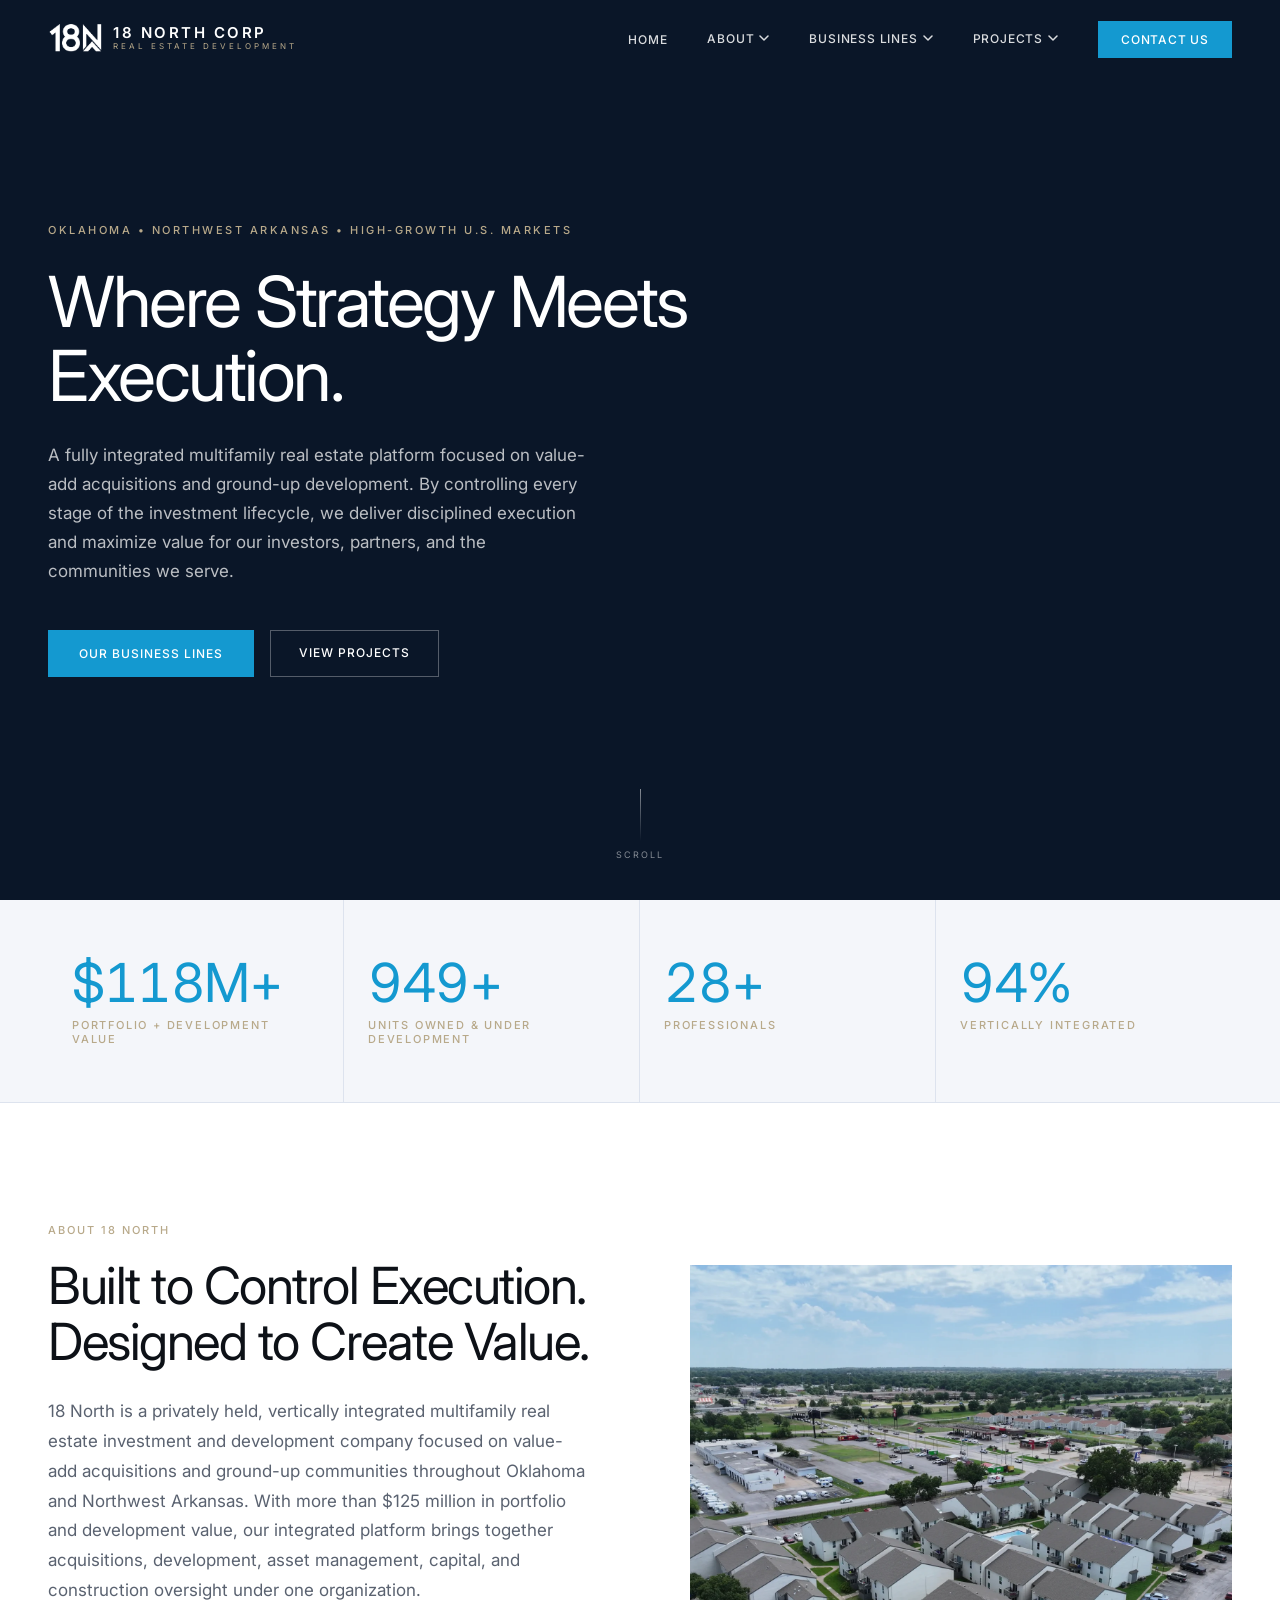
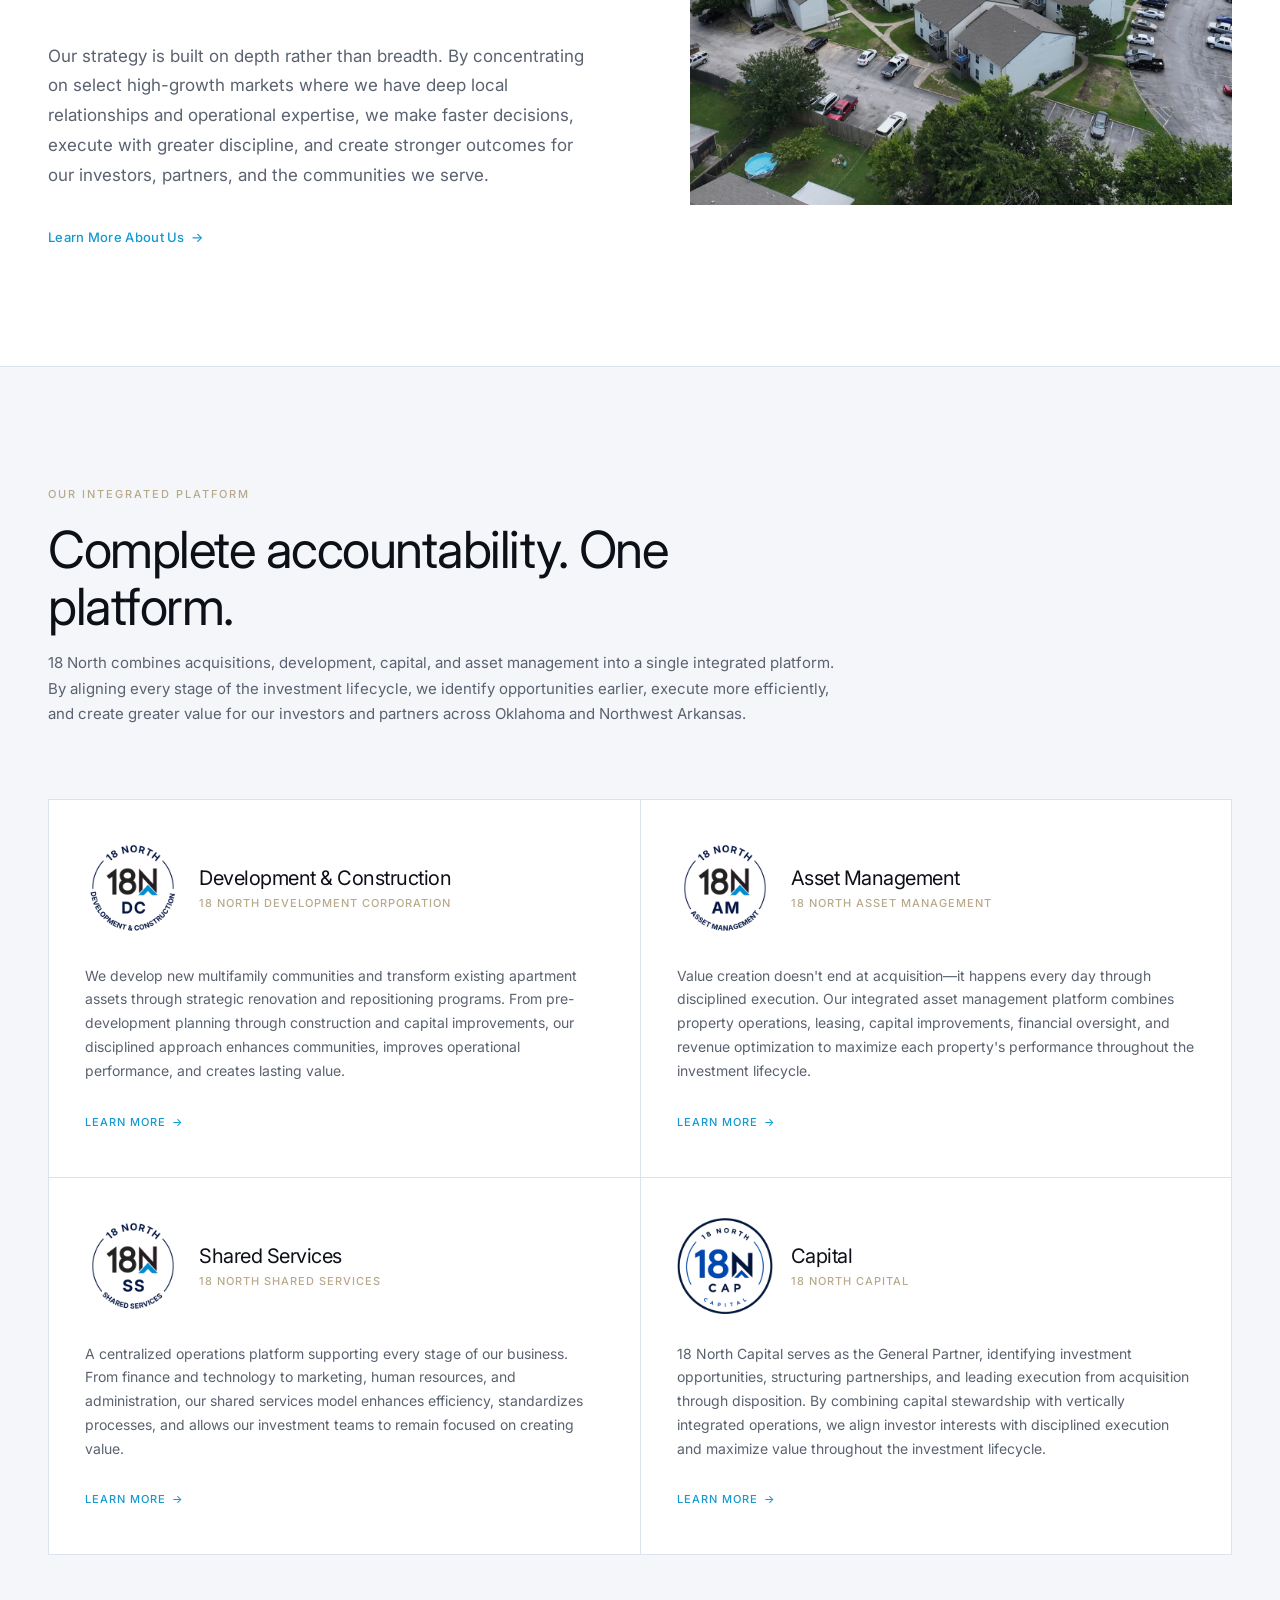
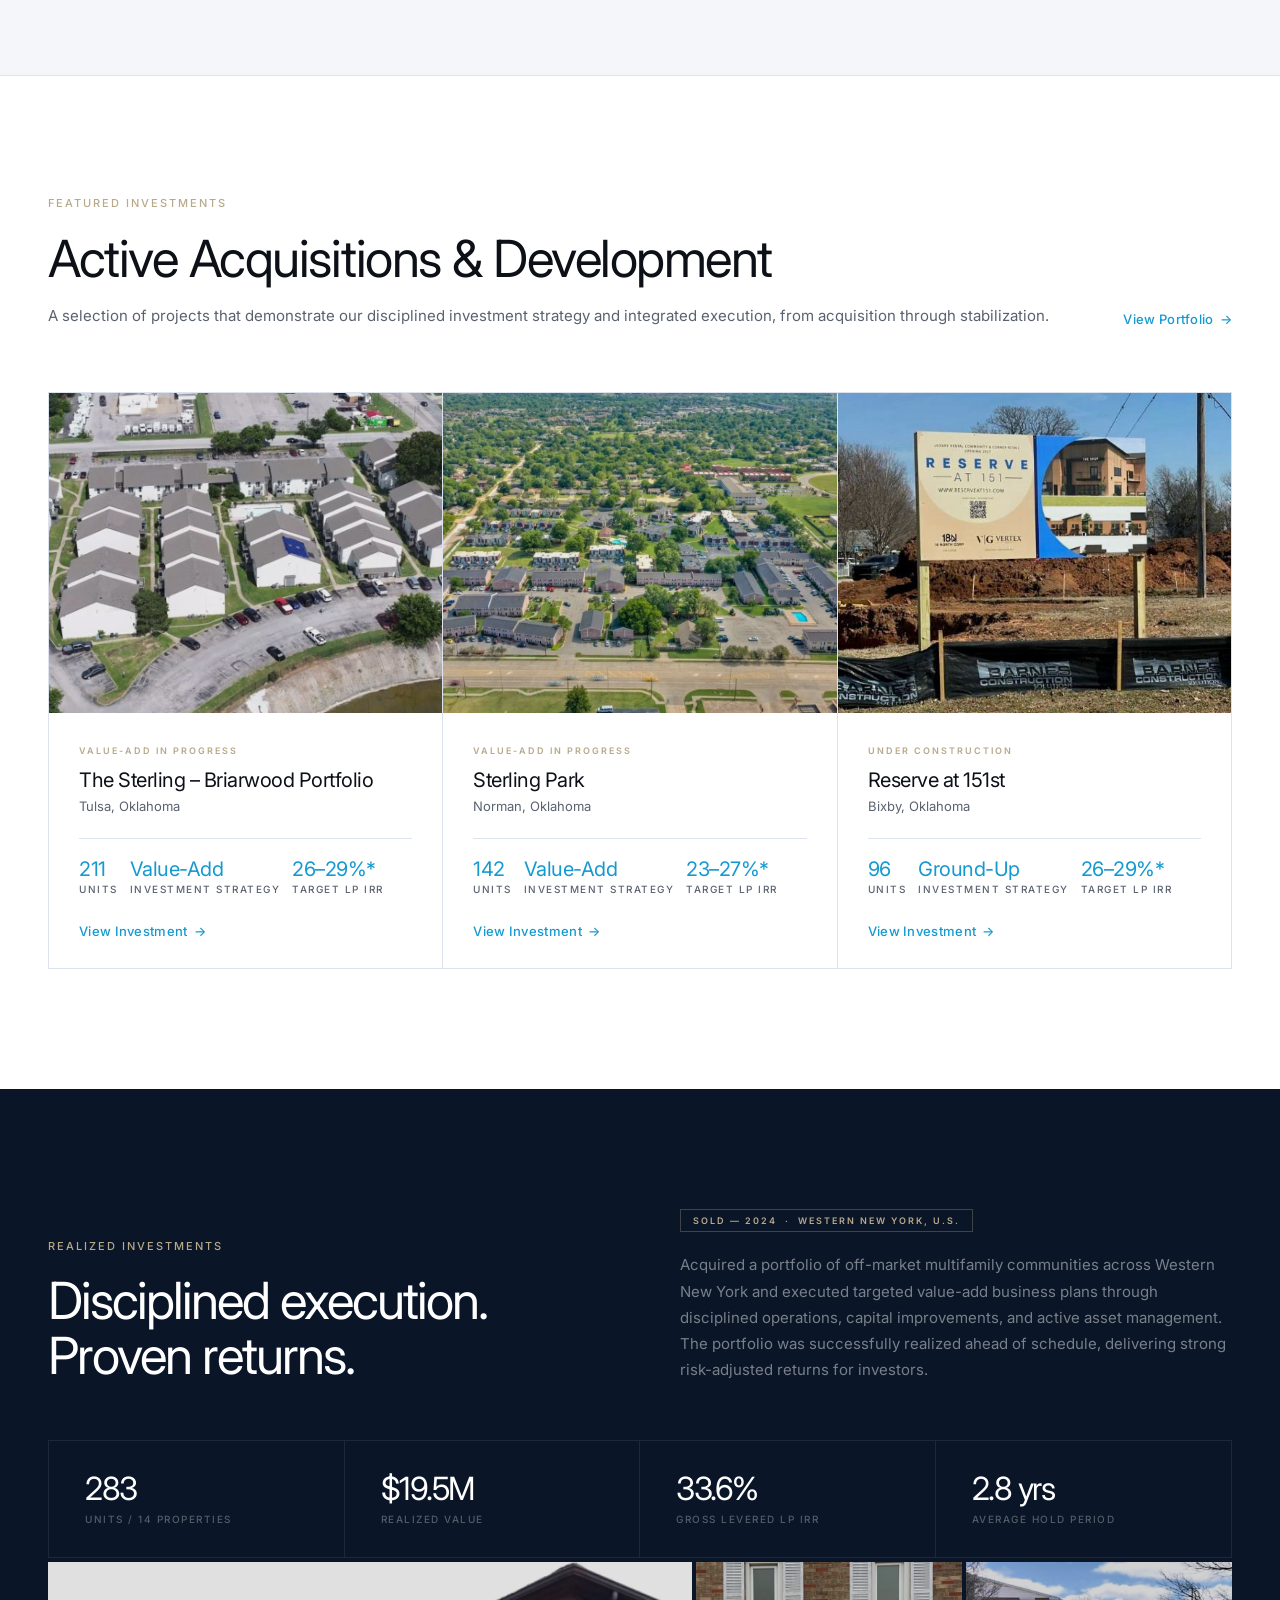
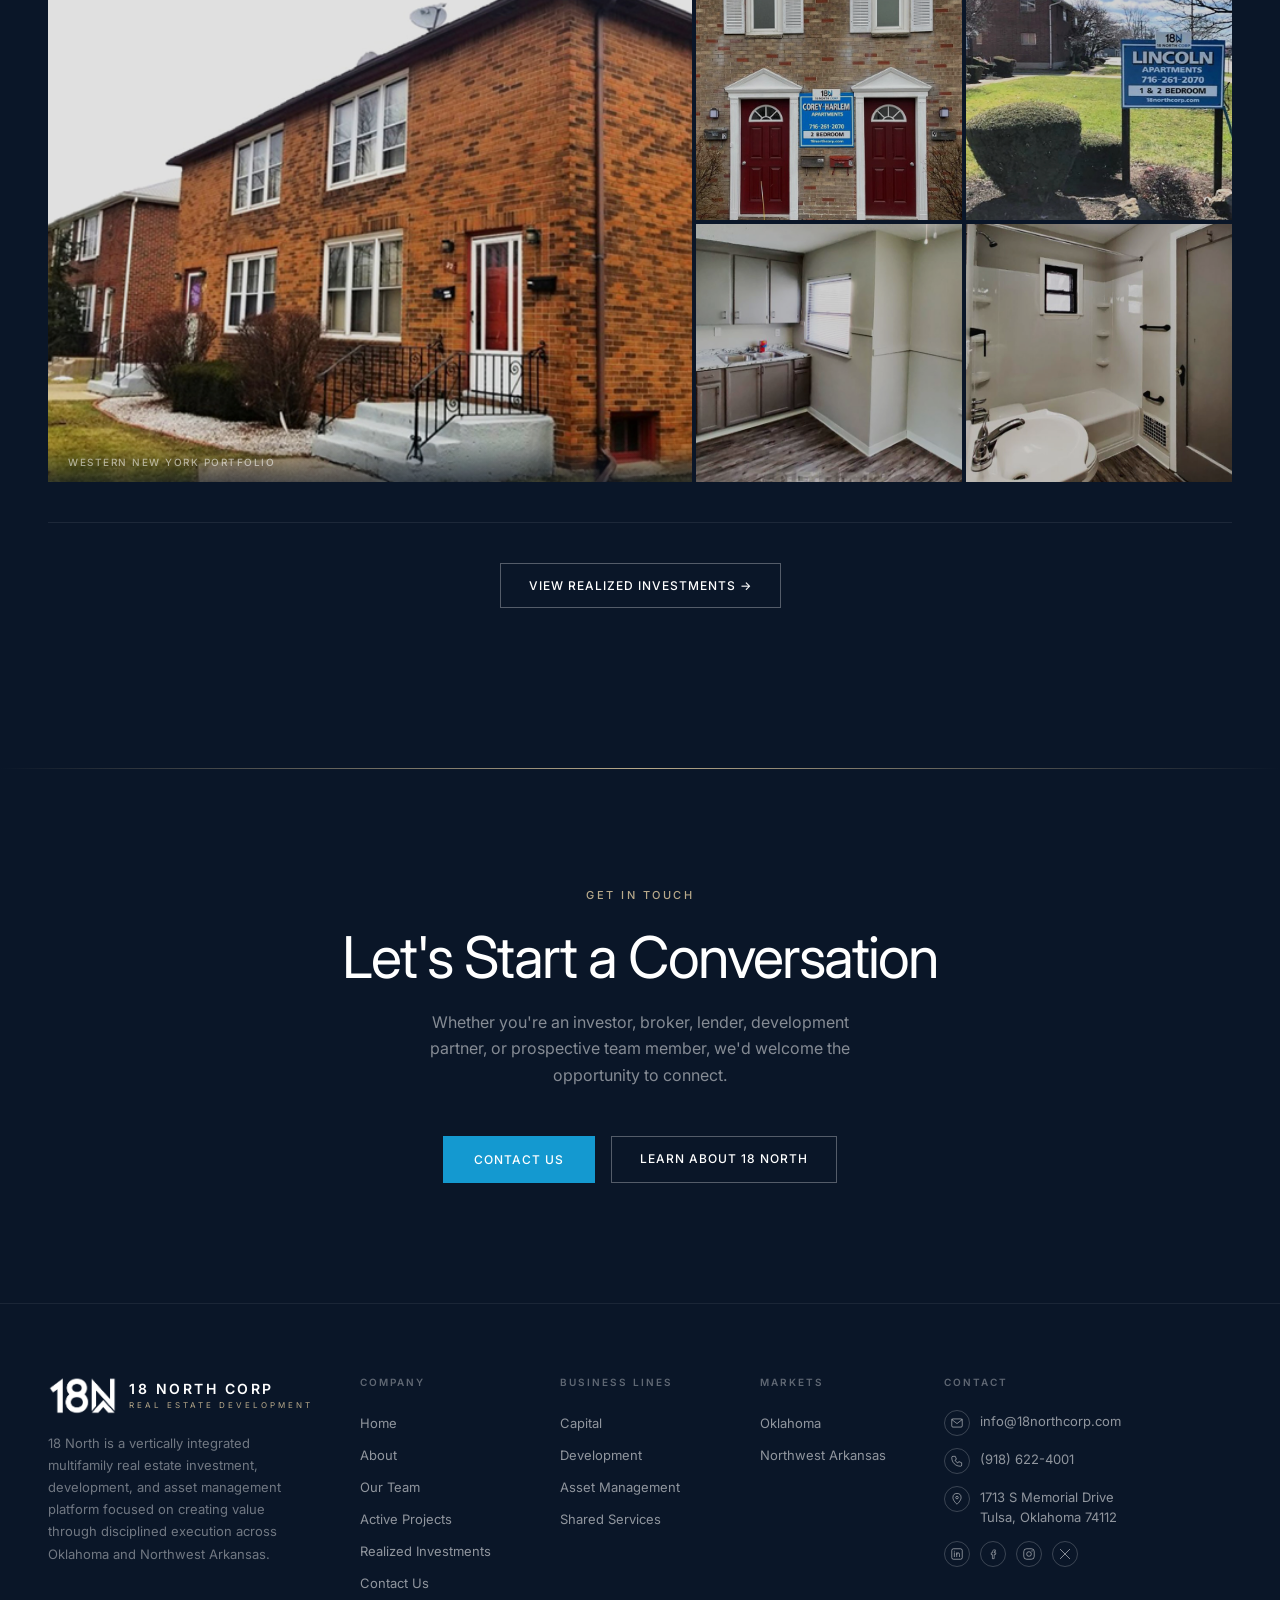
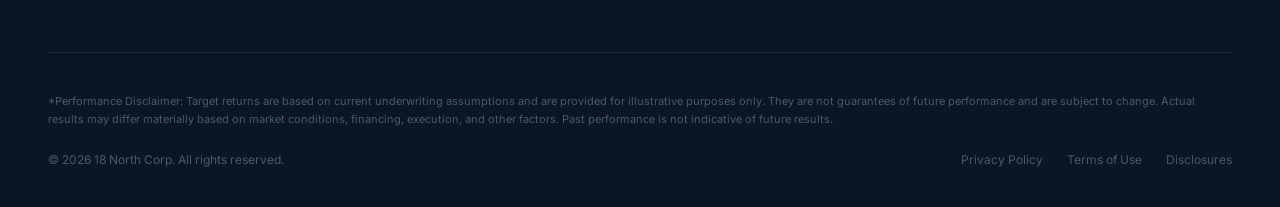
==== commit 250739cb: "Swap platform heading to "Complete accountability. One platform." Co-Authored-By: Claude Opus 4.8 <n" ====
--- a/index.html
+++ b/index.html
@@ -214,7 +214,7 @@
     <div class="platform__header fade-up">
       <div>
         <span class="label">Our Integrated Platform</span>
-        <h2 class="section-heading platform__heading" id="platform-heading">One platform. Complete accountability.</h2>
+        <h2 class="section-heading platform__heading" id="platform-heading">Complete accountability. One platform.</h2>
         <p class="platform__subtext">18 North combines acquisitions, development, capital, and asset management into a single integrated platform. By aligning every stage of the investment lifecycle, we identify opportunities earlier, execute more efficiently, and create greater value for our investors and partners across Oklahoma and Northwest Arkansas.</p>
       </div>
     </div>
--- a/style.css
+++ b/style.css
@@ -601,6 +601,49 @@
   font-size: 13px;
 }
 
+/* ===== STRATEGY SPLIT (intro left, numbered strategy cards right) ===== */
+.strategy-split {
+  display: grid;
+  grid-template-columns: 0.85fr 1.15fr;
+  gap: 72px;
+  align-items: start;
+}
+.strategy-split__intro { position: sticky; top: 120px; }
+.strategy-split__intro .section-heading { margin-top: 20px; }
+.strategy-split__list {
+  list-style: none;
+  display: flex;
+  flex-direction: column;
+  gap: 14px;
+}
+.strategy-item {
+  display: flex;
+  align-items: center;
+  gap: 24px;
+  padding: 24px 28px;
+  background: var(--white);
+  border: 1px solid var(--border);
+  border-left: 3px solid var(--navy);
+  transition: transform 0.2s ease, box-shadow 0.2s ease;
+}
+.strategy-item:hover {
+  transform: translateX(4px);
+  box-shadow: 0 8px 28px rgba(13,17,23,0.07);
+}
+.strategy-item__num {
+  font-size: 22px;
+  font-weight: 600;
+  line-height: 1;
+  color: var(--navy);
+  flex-shrink: 0;
+  min-width: 34px;
+}
+.strategy-item__text {
+  font-size: 16px;
+  line-height: 1.55;
+  color: var(--charcoal);
+}
+
 /* ===== SUBSECTION TITLE (inline heading within a copy block) ===== */
 .subsection-title {
   font-size: 22px;
@@ -799,9 +842,10 @@
   align-items: flex-end;
   margin-bottom: 72px;
 }
-.platform__heading { max-width: 480px; }
+.platform__header > div { max-width: 66.6667%; }
+.platform__heading { max-width: 100%; }
 .platform__subtext {
-  max-width: 540px;
+  max-width: 100%;
   margin-top: 16px;
   font-size: 15px;
   line-height: 1.7;
@@ -1200,9 +1244,9 @@
   border-top: 1px solid var(--border);
   border-bottom: 1px solid var(--border);
 }
-.structure__header { margin-bottom: 56px; }
+.structure__header { margin-bottom: 56px; max-width: 66.6667%; }
 .structure__header .section-heading { margin-bottom: 24px; }
-.structure__header .body-copy { max-width: 760px; margin-bottom: 20px; }
+.structure__header .body-copy { max-width: 100%; margin-bottom: 20px; }
 .structure__header .body-copy:last-child { margin-bottom: 0; }
 .org-chart { max-width: 1040px; margin: 0 auto; }
 .org-chart__parent {
@@ -1922,10 +1966,15 @@
   .overview__image { height: 360px; }
   .overview__text { max-width: 100%; }
 
+  .structure__header { max-width: 100%; }
+  .strategy-split { grid-template-columns: 1fr; gap: 40px; }
+  .strategy-split__intro { position: static; }
+
   .copy-section__columns { grid-template-columns: 1fr; gap: 40px; }
   .copy-section__column:first-child { padding-right: 0; border-right: none; padding-bottom: 40px; border-bottom: 1px solid var(--border); }
 
   .platform__header { flex-direction: column; align-items: flex-start; gap: 24px; }
+  .platform__header > div { max-width: 100%; }
   .platform__grid { grid-template-columns: 1fr; }
   .platform__card { padding: 32px 24px 32px; }
 
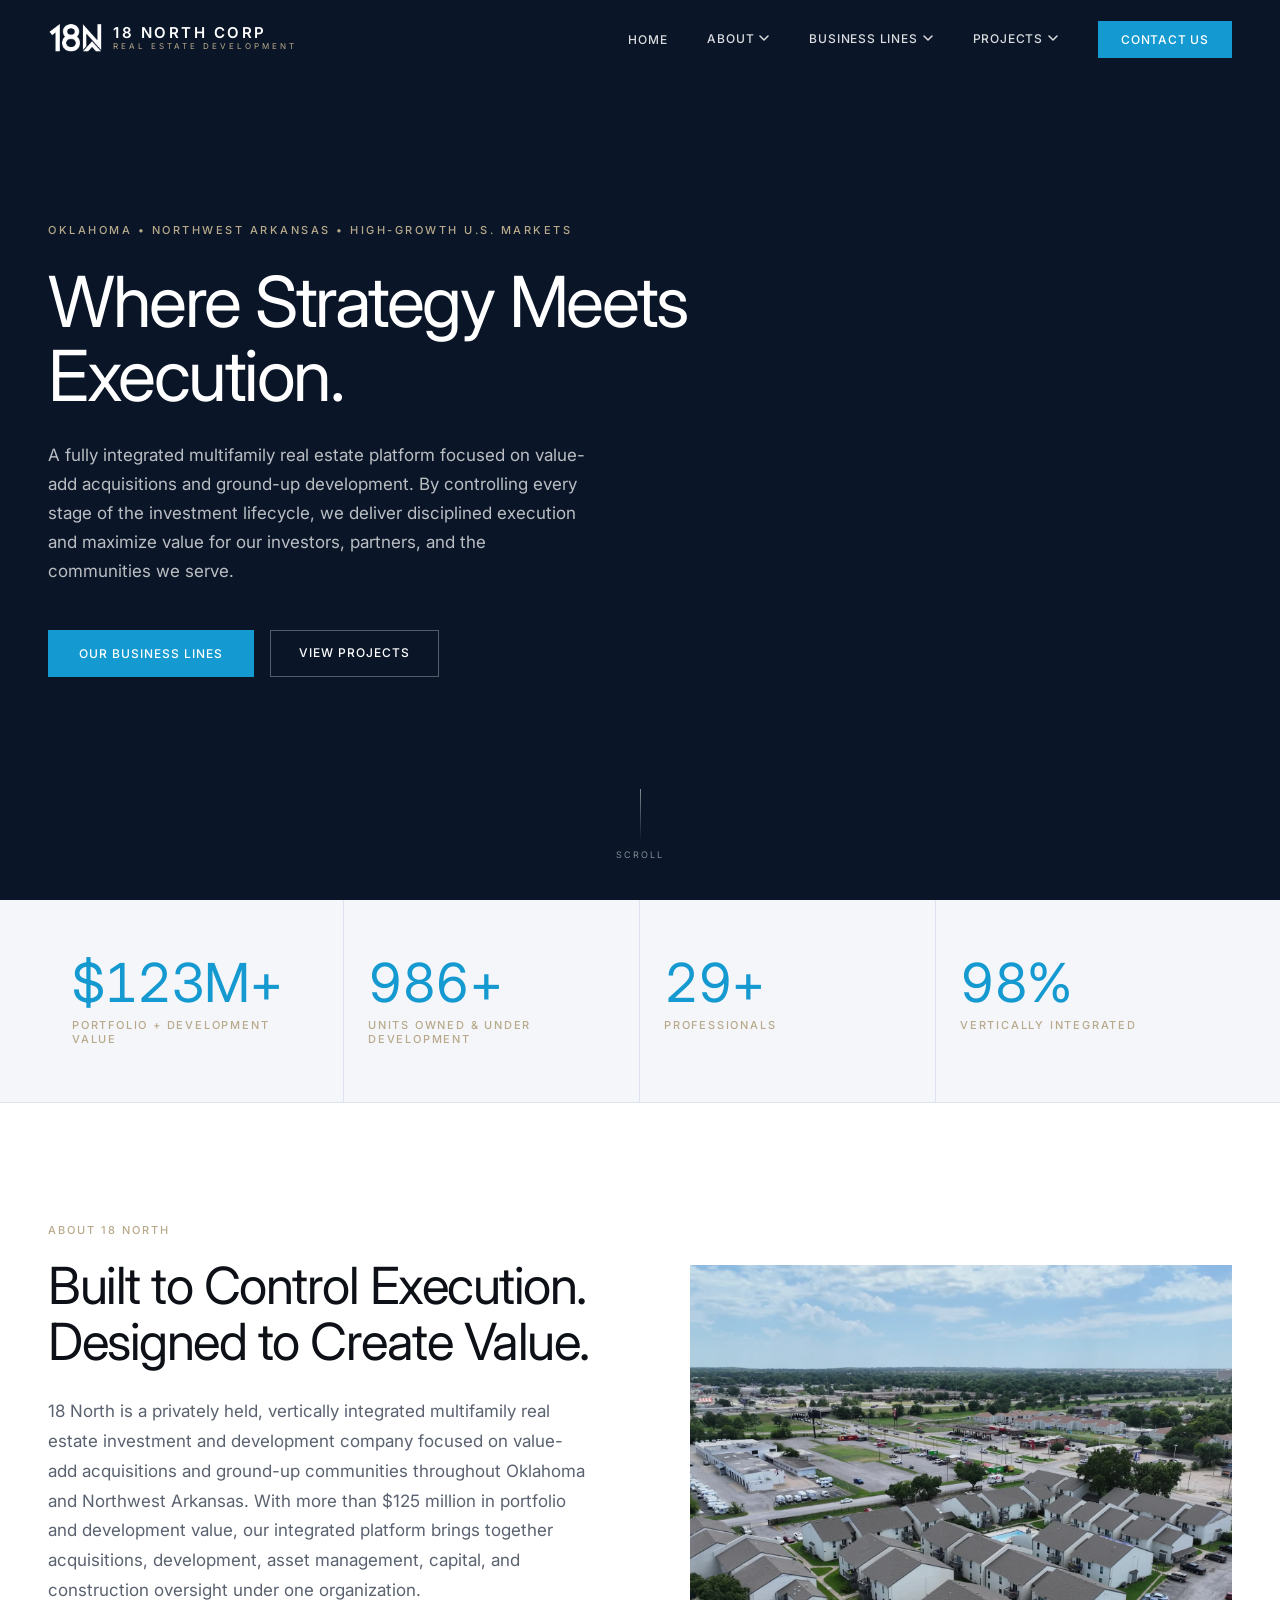
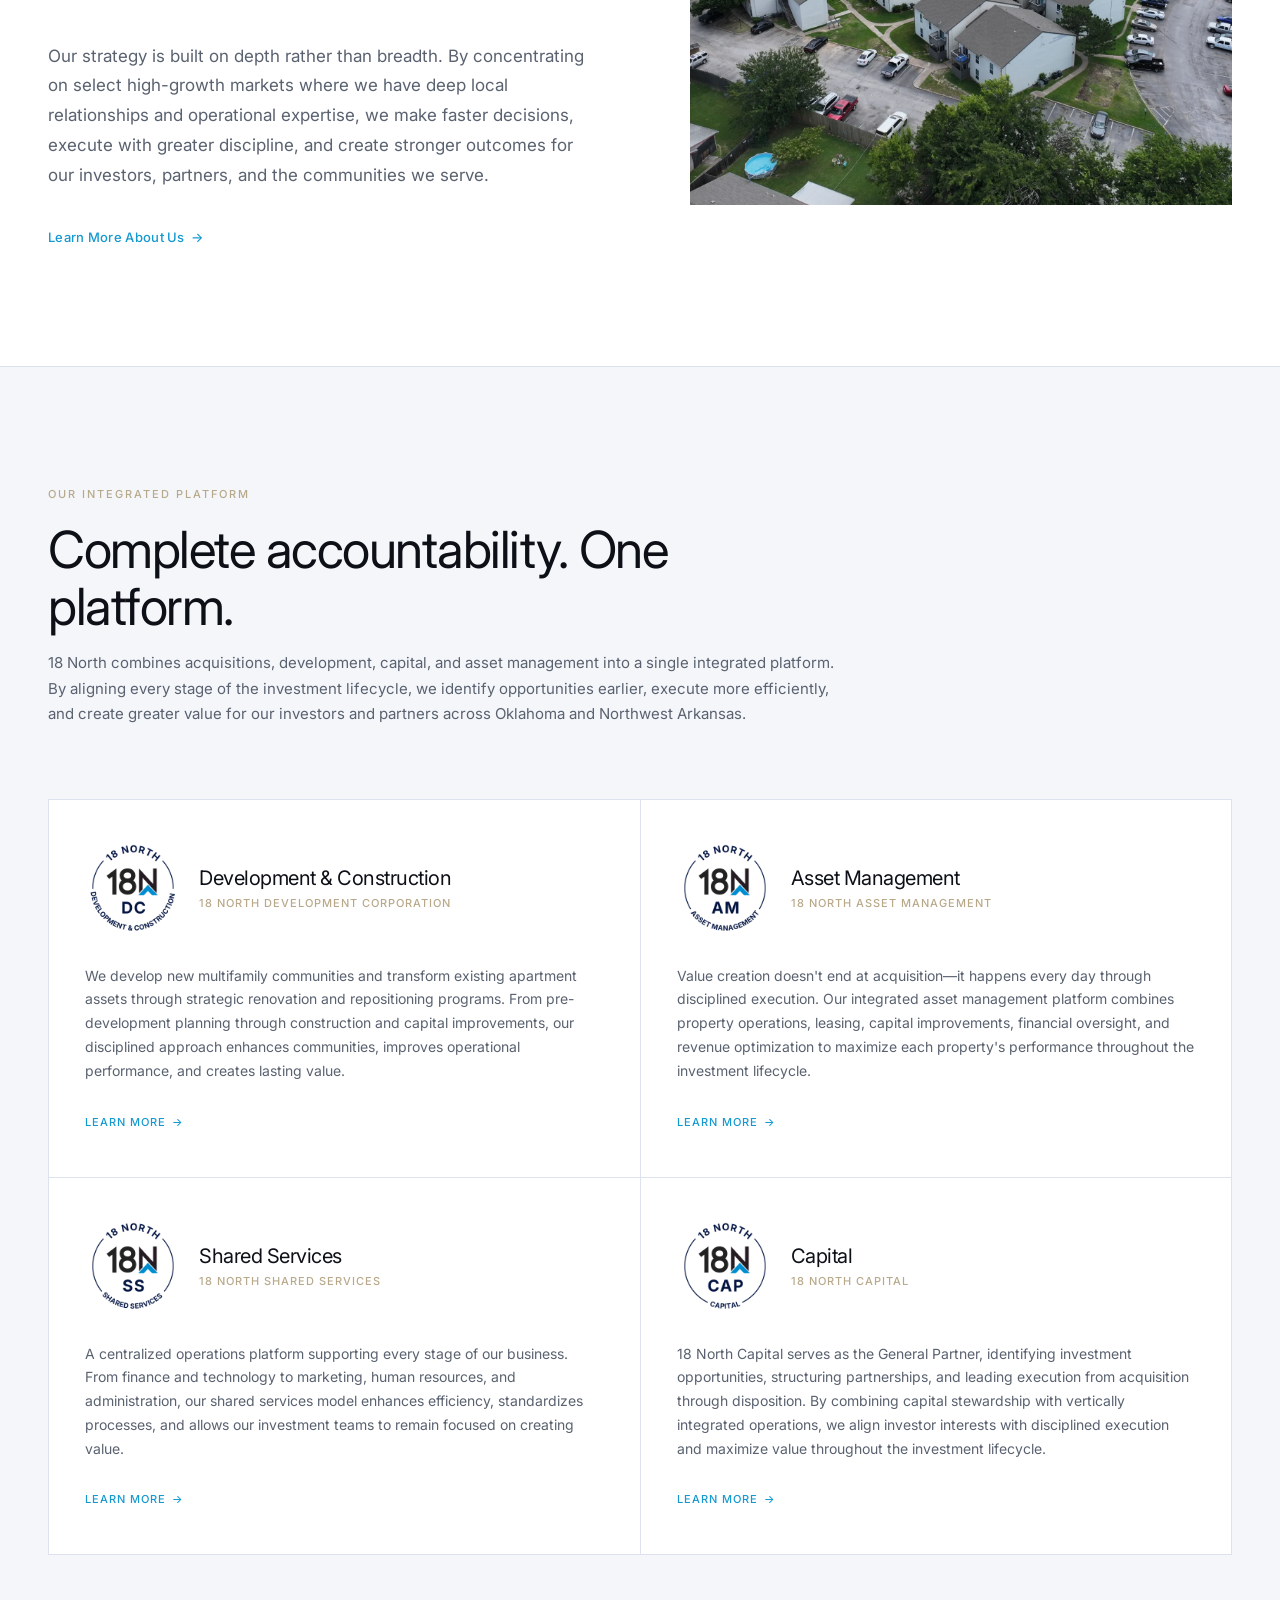
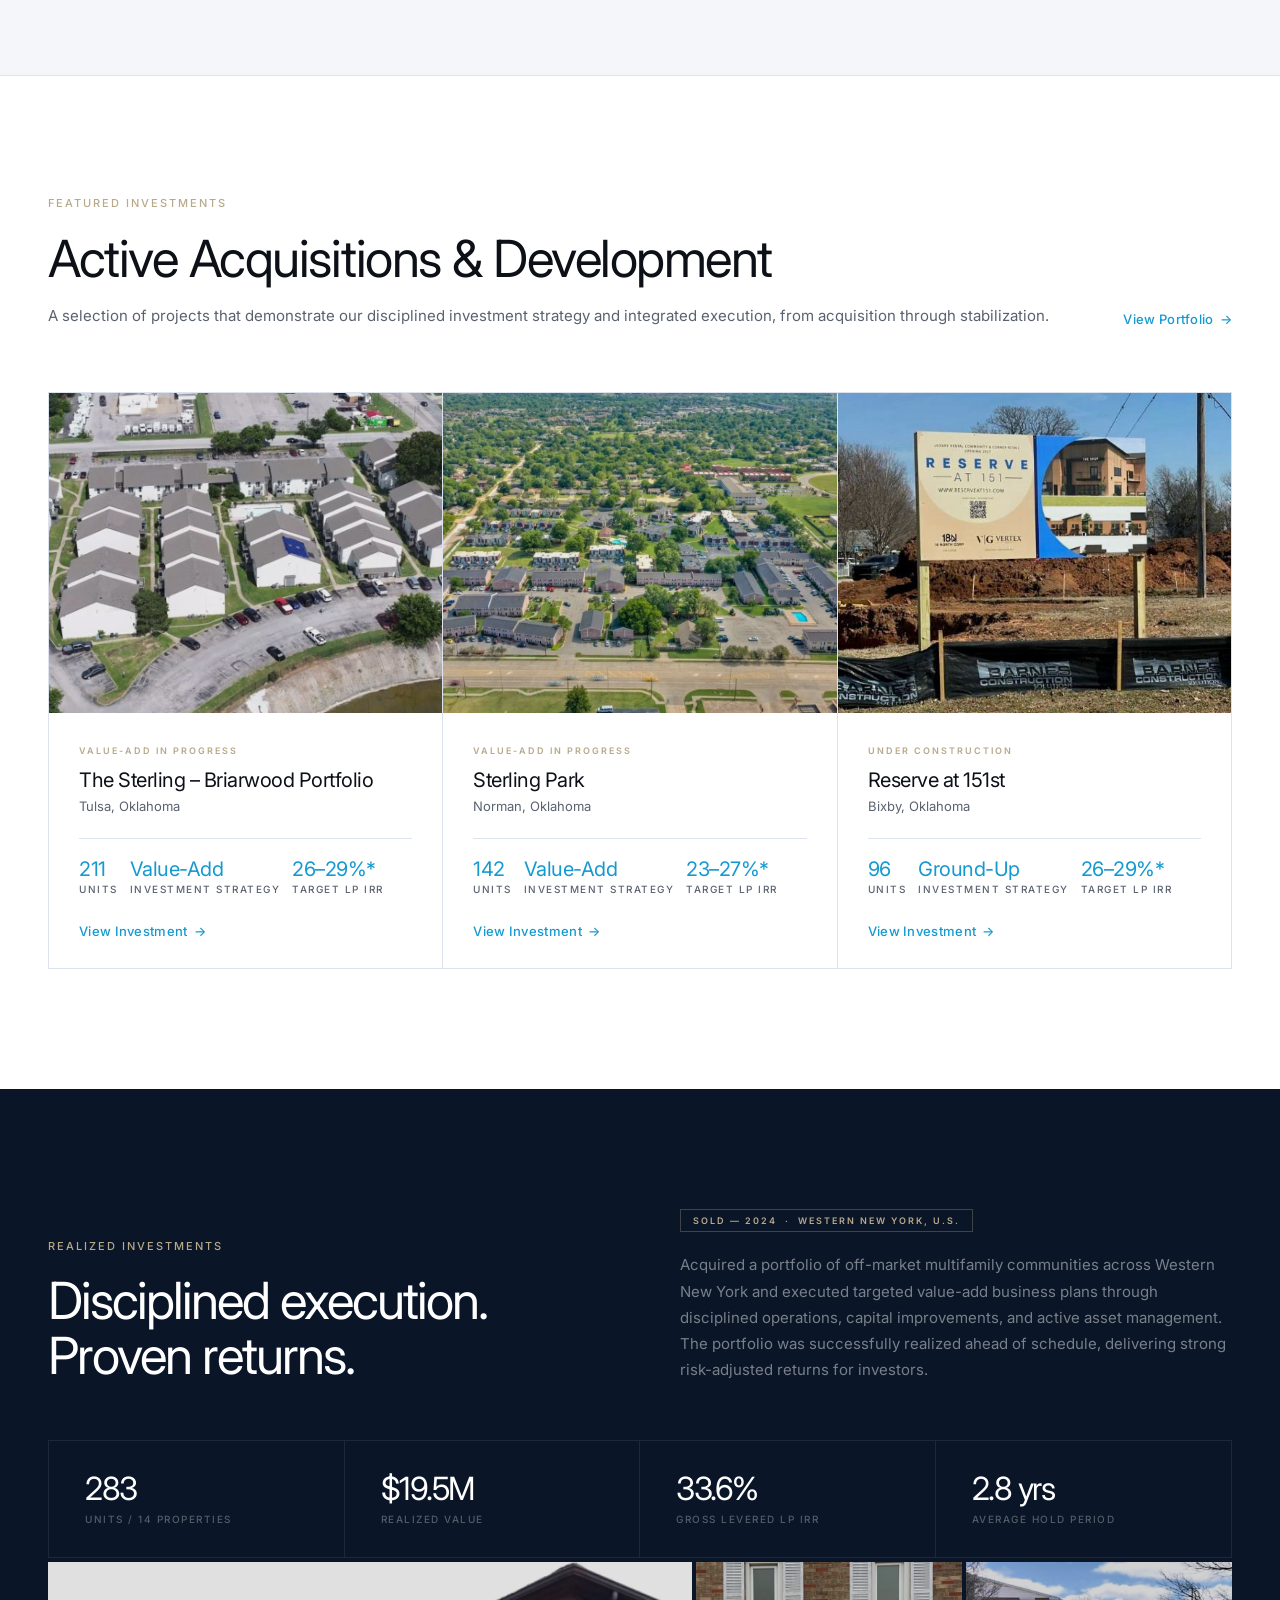
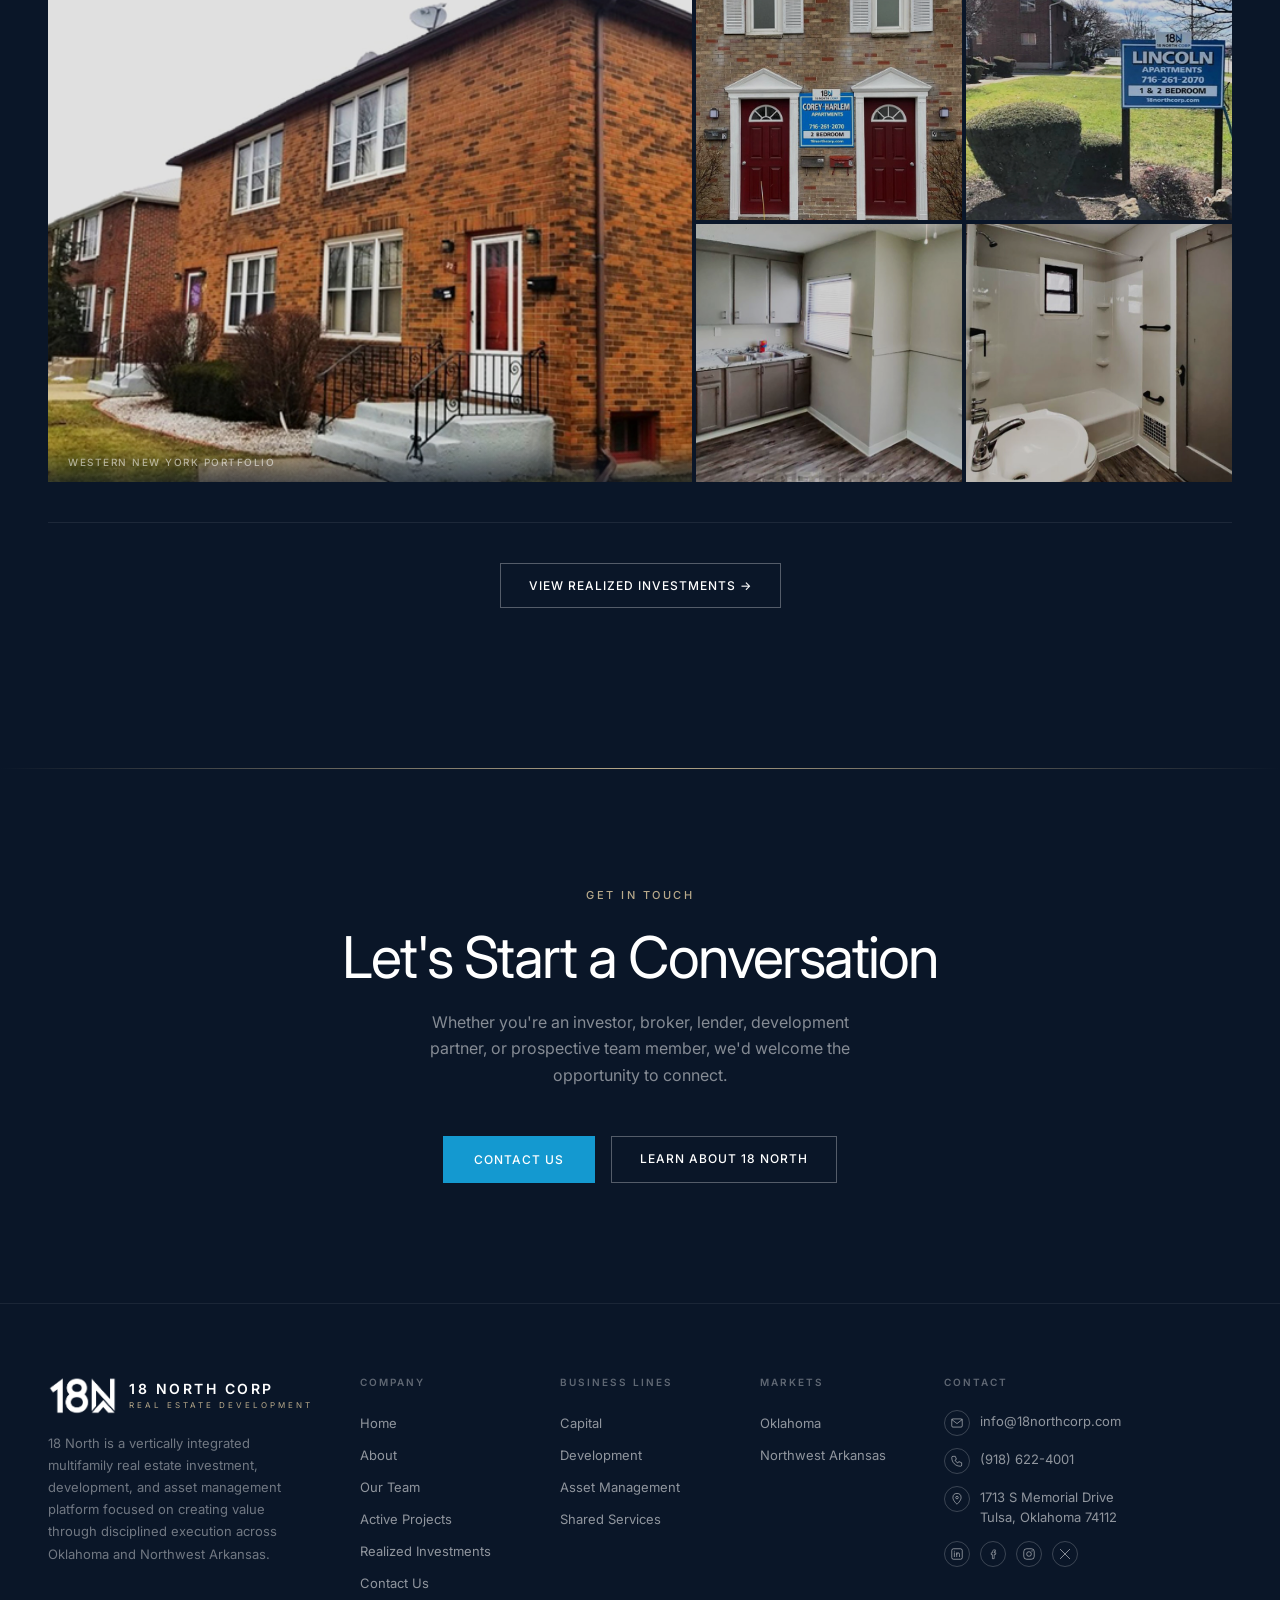
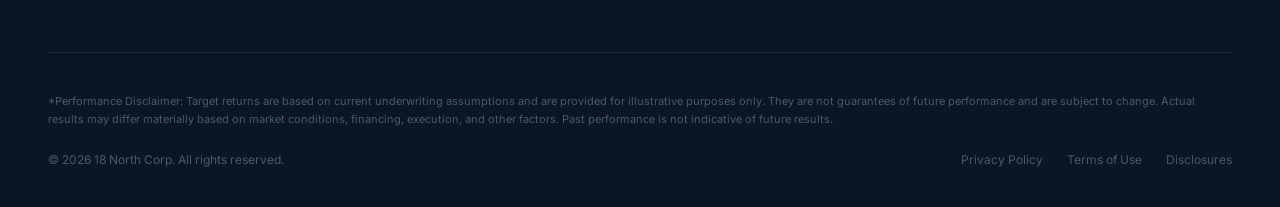
==== commit 64d6ad78: "Replace 18 North Capital icon with updated logo Swaps the platform and business-line card icons to t" ====
--- a/index.html
+++ b/index.html
@@ -254,7 +254,7 @@
       </div>
       <div class="platform__card fade-up">
         <div class="platform__card-head">
-          <div class="platform__card-icon"><img src="media/18%20North%20Capital%20New%20Logo%20-%20Transparent%20BG.png" alt="18 North Capital icon" width="96" height="96" loading="lazy" /></div>
+          <div class="platform__card-icon"><img src="media/18%20North%20Capital%20Logo%20-%20Transparent%20BG.png" alt="18 North Capital icon" width="96" height="96" loading="lazy" /></div>
           <div>
             <h3 class="platform__card-title">Capital</h3>
             <span class="platform__card-sub">18 North Capital</span>
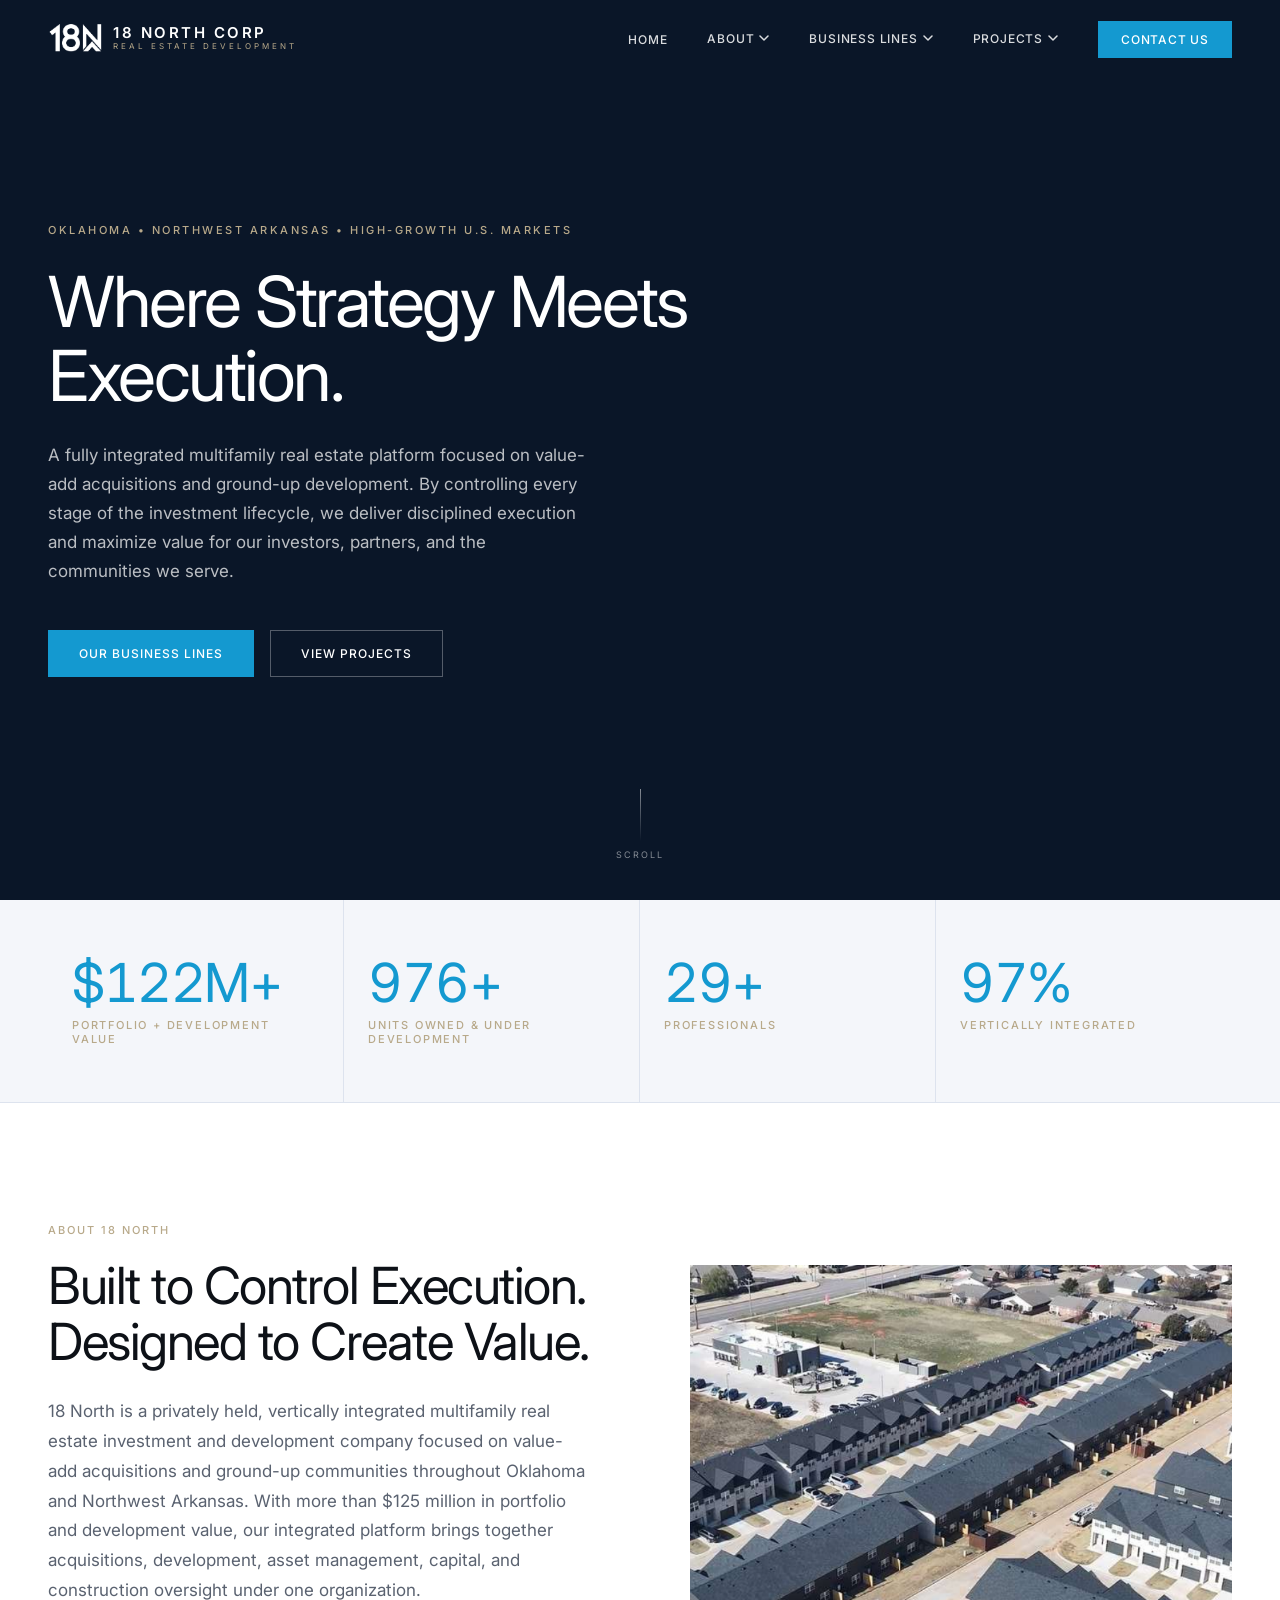
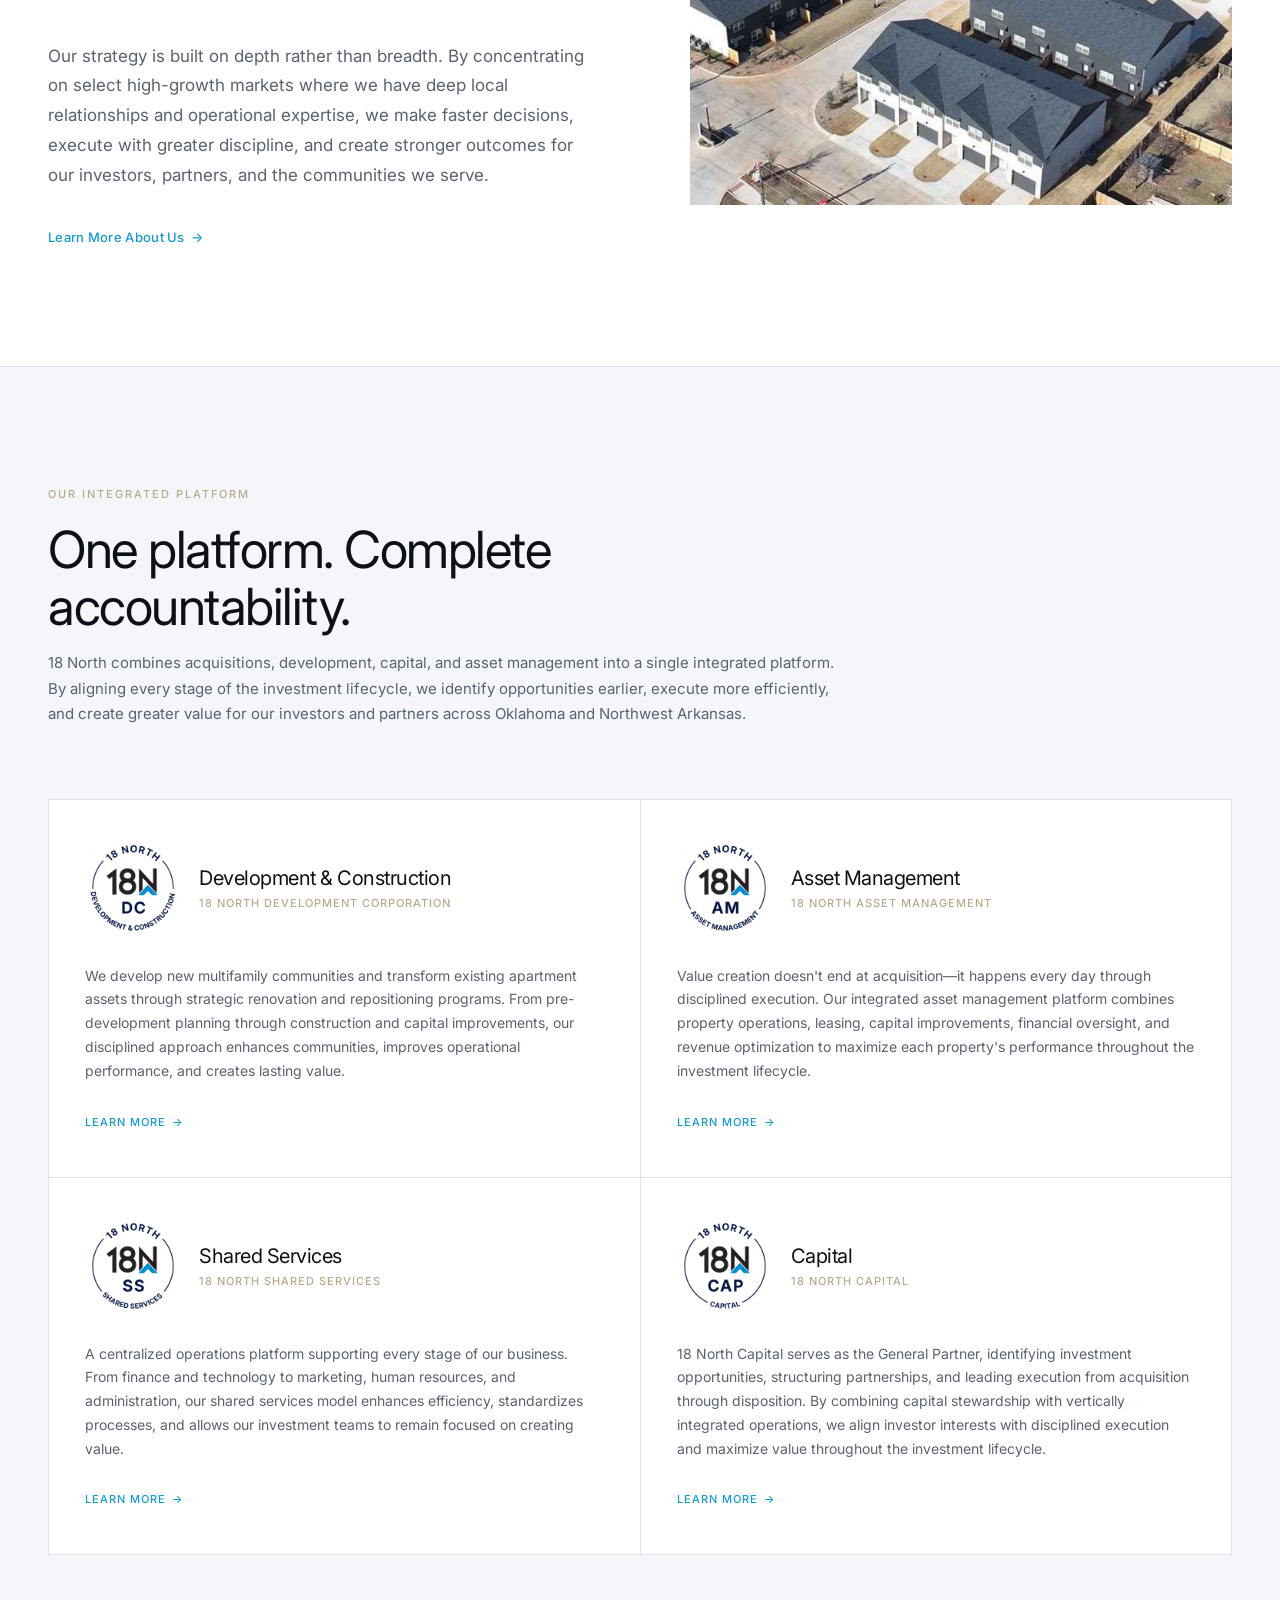
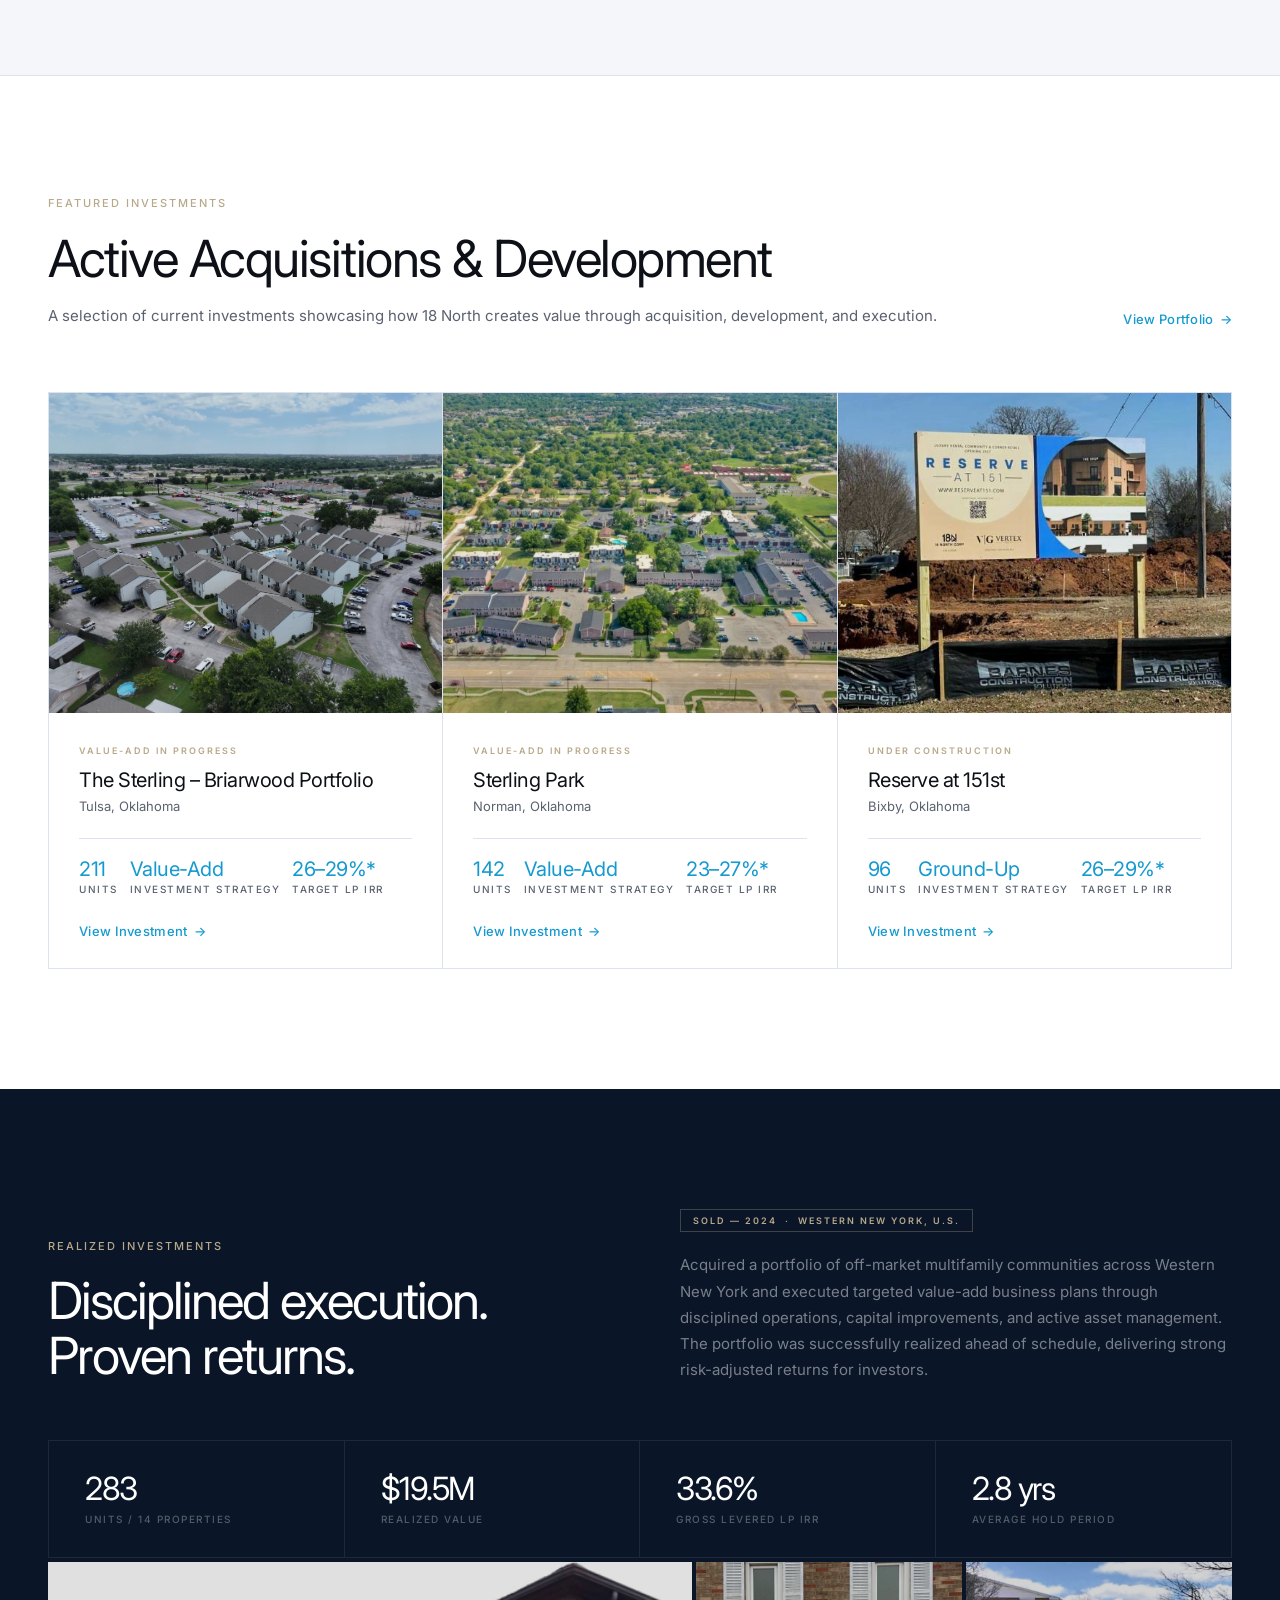
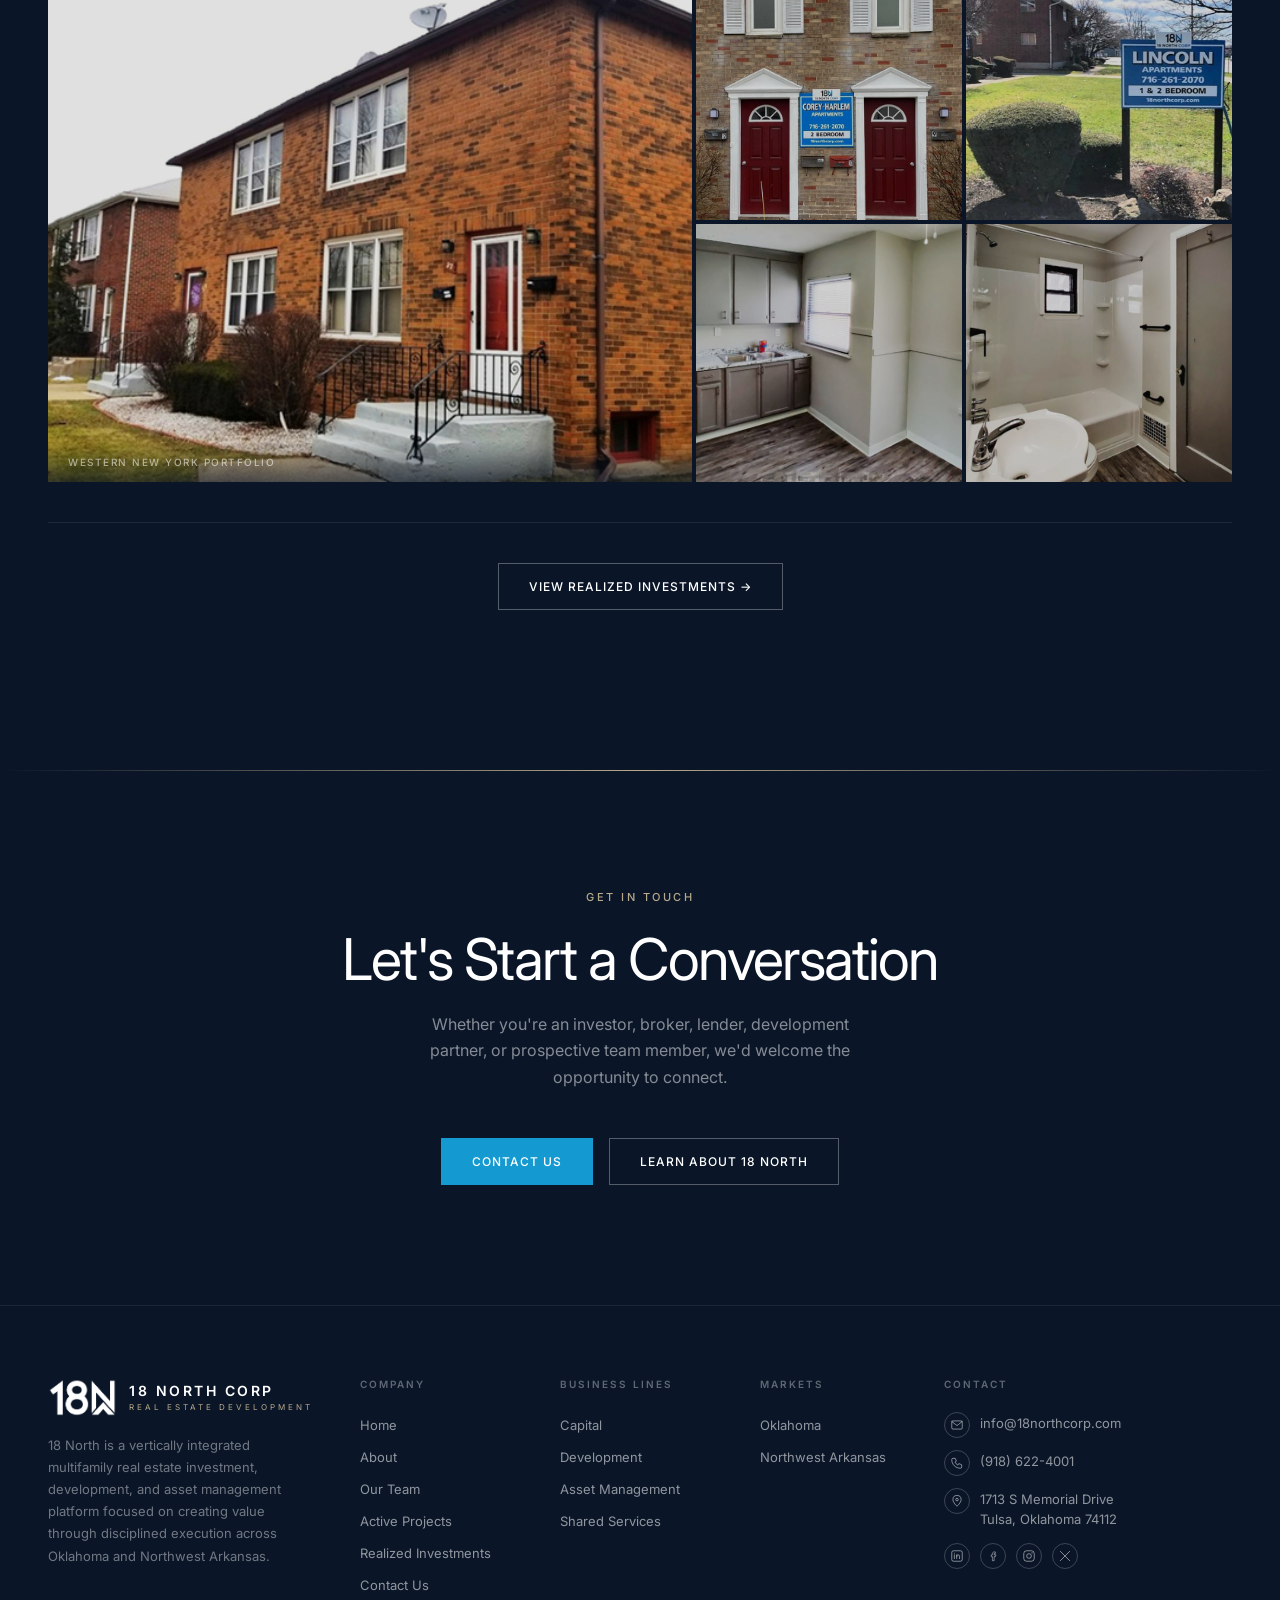
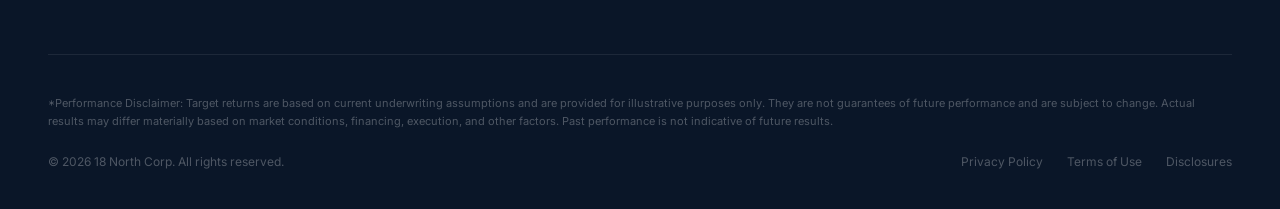
==== commit 589cfd83: "Content refresh across Capital, Development, Home, About, Team, Asset Management, Shared Services - " ====
--- a/index.html
+++ b/index.html
@@ -199,8 +199,8 @@
       </div>
       <div class="overview__image fade-up">
         <img
-          src="media/images/Active%20Projects/Sterling-Briarwood%201-2048x1534.webp"
-          alt="Sterling-Briarwood property aerial view"
+          src="media/images/18%20North%20BTR%20Community%20Aerial.png"
+          alt="Aerial view of an 18 North build-to-rent townhome community"
           loading="lazy"
         />
       </div>
@@ -214,7 +214,7 @@
     <div class="platform__header fade-up">
       <div>
         <span class="label">Our Integrated Platform</span>
-        <h2 class="section-heading platform__heading" id="platform-heading">Complete accountability. One platform.</h2>
+        <h2 class="section-heading platform__heading" id="platform-heading">One platform. Complete accountability.</h2>
         <p class="platform__subtext">18 North combines acquisitions, development, capital, and asset management into a single integrated platform. By aligning every stage of the investment lifecycle, we identify opportunities earlier, execute more efficiently, and create greater value for our investors and partners across Oklahoma and Northwest Arkansas.</p>
       </div>
     </div>
@@ -274,7 +274,7 @@
       <div>
         <span class="label">Featured Investments</span>
         <h2 class="section-heading" id="projects-heading">Active Acquisitions &amp; Development</h2>
-        <p class="body-copy platform__subtext">A selection of projects that demonstrate our disciplined investment strategy and integrated execution, from acquisition through stabilization.</p>
+        <p class="body-copy platform__subtext">A selection of current investments showcasing how 18 North creates value through acquisition, development, and execution.</p>
       </div>
       <a href="active-projects.html" class="arrow-link">View Portfolio <span>→</span></a>
     </div>
@@ -284,7 +284,7 @@
       <div class="project-card fade-up">
         <div class="project-card__image">
           <img
-            src="media/images/The%20Sterling.jpg"
+            src="media/images/Active%20Projects/Sterling-Briarwood%201-2048x1534.webp"
             alt="The Sterling – Briarwood Portfolio multifamily community aerial"
             loading="lazy"
           />
--- a/style.css
+++ b/style.css
@@ -509,6 +509,110 @@
   flex: 1;
 }
 
+/* ===== HORIZONTAL PROCESS TIMELINE (hover/click to reveal) ===== */
+.dev-timeline__track {
+  position: relative;
+  display: flex;
+  justify-content: space-between;
+  gap: 4px;
+}
+.dev-timeline__track::before {
+  content: '';
+  position: absolute;
+  top: 27px;
+  left: 0;
+  right: 0;
+  height: 1px;
+  background: var(--border);
+  z-index: 0;
+}
+.dev-timeline__step {
+  position: relative;
+  z-index: 1;
+  display: flex;
+  flex-direction: column;
+  align-items: center;
+  gap: 16px;
+  flex: 1;
+  padding: 0 6px;
+  background: none;
+  border: none;
+  font-family: var(--font);
+  text-align: center;
+  cursor: pointer;
+}
+.dev-timeline__num {
+  width: 54px;
+  height: 54px;
+  border-radius: 50%;
+  display: flex;
+  align-items: center;
+  justify-content: center;
+  background: var(--white);
+  border: 1px solid var(--border);
+  font-size: 13px;
+  font-weight: 500;
+  letter-spacing: 0.5px;
+  color: var(--stone);
+  transition: background 0.2s, border-color 0.2s, color 0.2s;
+}
+.dev-timeline__label {
+  font-size: 14px;
+  font-weight: 500;
+  letter-spacing: -0.1px;
+  line-height: 1.4;
+  color: var(--charcoal);
+  transition: color 0.2s;
+}
+.dev-timeline__step:hover .dev-timeline__num,
+.dev-timeline__step.is-active .dev-timeline__num {
+  background: var(--navy);
+  border-color: var(--navy);
+  color: var(--white);
+}
+.dev-timeline__step:hover .dev-timeline__label,
+.dev-timeline__step.is-active .dev-timeline__label {
+  color: var(--navy);
+}
+.dev-timeline__panel {
+  margin-top: 48px;
+  padding-top: 40px;
+  border-top: 1px solid var(--border);
+}
+.dev-timeline__panel-item { display: none; }
+.dev-timeline__panel-item.is-active {
+  display: flex;
+  flex-wrap: wrap;
+  align-items: baseline;
+  column-gap: 28px;
+  row-gap: 10px;
+  animation: devTimelineFade 0.35s ease;
+}
+.dev-timeline__panel-num {
+  font-size: 12px;
+  font-weight: 500;
+  letter-spacing: 1.5px;
+  color: var(--stone);
+}
+.dev-timeline__panel-title {
+  font-size: 20px;
+  font-weight: 500;
+  letter-spacing: -0.3px;
+  color: var(--charcoal);
+  flex-shrink: 0;
+}
+.dev-timeline__panel-desc {
+  font-size: 16px;
+  line-height: 1.75;
+  color: var(--grey);
+  max-width: 640px;
+  flex-basis: 100%;
+}
+@keyframes devTimelineFade {
+  from { opacity: 0; transform: translateY(6px); }
+  to { opacity: 1; transform: none; }
+}
+
 /* ===== DRAFT CONTENT TAG (marks sections awaiting final client copy) ===== */
 .draft-tag {
   display: inline-flex;
@@ -709,6 +813,25 @@
   text-transform: uppercase;
   color: var(--stone);
 }
+.quote-banner__author {
+  display: flex;
+  flex-direction: column;
+  align-items: center;
+  gap: 4px;
+}
+.quote-banner__author-name {
+  font-size: 13px;
+  font-weight: 500;
+  letter-spacing: 0.5px;
+  color: var(--white);
+}
+.quote-banner__author-title {
+  font-size: 11px;
+  font-weight: 500;
+  letter-spacing: 1.5px;
+  text-transform: uppercase;
+  color: var(--stone);
+}
 
 /* ===== DISCLOSURE ===== */
 .disclosure {
@@ -804,6 +927,83 @@
   transition: transform 0.6s ease;
 }
 .overview__image:hover img { transform: scale(1.03); }
+
+/* ===== BEFORE / AFTER SLIDER ===== */
+.ba-slider {
+  position: relative;
+  width: 100%;
+  height: 100%;
+  touch-action: pan-y;
+}
+.overview__image .ba-slider img,
+.overview__image:hover .ba-slider img { transform: none; }
+.ba-slider__image {
+  position: absolute;
+  inset: 0;
+  width: 100%;
+  height: 100%;
+}
+.ba-slider__image--before {
+  z-index: 2;
+  clip-path: inset(0 calc(100% - var(--pos, 50%)) 0 0);
+}
+.ba-slider__image--after { z-index: 1; }
+.ba-slider__tag {
+  position: absolute;
+  top: 20px;
+  z-index: 3;
+  padding: 7px 14px;
+  font-size: 11px;
+  font-weight: 500;
+  letter-spacing: 1.5px;
+  text-transform: uppercase;
+  color: var(--white);
+  background: rgba(10, 22, 40, 0.7);
+  backdrop-filter: blur(2px);
+}
+.ba-slider__tag--before { left: 20px; }
+.ba-slider__tag--after { right: 20px; }
+.ba-slider__handle {
+  position: absolute;
+  top: 0;
+  bottom: 0;
+  left: var(--pos, 50%);
+  width: 2px;
+  background: rgba(255,255,255,0.85);
+  z-index: 4;
+  pointer-events: none;
+  transform: translateX(-50%);
+}
+.ba-slider__handle-grip {
+  position: absolute;
+  top: 50%;
+  left: 50%;
+  width: 44px;
+  height: 44px;
+  border-radius: 50%;
+  background: var(--white);
+  color: var(--navy);
+  display: flex;
+  align-items: center;
+  justify-content: center;
+  gap: 3px;
+  box-shadow: 0 4px 16px rgba(0,0,0,0.25);
+  transform: translate(-50%, -50%);
+}
+.ba-slider__range {
+  position: absolute;
+  inset: 0;
+  width: 100%;
+  height: 100%;
+  margin: 0;
+  opacity: 0;
+  cursor: ew-resize;
+  -webkit-appearance: none;
+  appearance: none;
+  z-index: 5;
+}
+.ba-slider__range::-webkit-slider-thumb { -webkit-appearance: none; width: 44px; height: 100%; }
+.ba-slider__range::-moz-range-thumb { width: 44px; height: 100%; border: none; background: transparent; }
 .overview__tag {
   position: absolute;
   bottom: 28px;
@@ -1294,26 +1494,28 @@
 }
 .org-chart__division {
   width: 100%;
-  padding: 16px 14px;
+  padding: 20px 16px;
   border: 1px solid var(--border);
   background: var(--white);
 }
-.org-chart__division-title { font-size: 14px; font-weight: 600; color: var(--charcoal); letter-spacing: -0.1px; }
-.org-chart__leaves {
-  list-style: none;
-  width: 100%;
-  margin-top: 16px;
-  display: flex;
-  flex-direction: column;
-  gap: 8px;
-}
-.org-chart__leaves li {
-  font-size: 12.5px;
+.org-chart__division-title { display: block; font-size: 14px; font-weight: 600; color: var(--charcoal); letter-spacing: -0.1px; }
+.org-chart__division-sub {
+  display: block;
+  margin-top: 8px;
+  font-size: 12px;
   line-height: 1.4;
   color: var(--grey);
-  padding: 9px 10px;
-  border: 1px solid var(--border);
+}
+.org-chart__branch--muted .org-chart__division {
   background: var(--off-white);
+  border-style: dashed;
+  transform: translateY(14px);
+}
+.org-chart__branch--muted .org-chart__division-title { color: var(--stone); font-weight: 500; }
+.org-chart__note {
+  max-width: 760px;
+  margin: 40px auto 0;
+  text-align: center;
 }
 
 /* ===== ADVANTAGE ===== */
@@ -1322,16 +1524,6 @@
   background: var(--white);
 }
 .advantage__header { margin-bottom: 80px; }
-.advantage__diagram {
-  display: flex;
-  justify-content: center;
-  margin-bottom: 64px;
-}
-.advantage__diagram img {
-  width: 100%;
-  max-width: 620px;
-  height: auto;
-}
 .advantage__grid {
   display: grid;
   grid-template-columns: repeat(3, 1fr);
@@ -1387,6 +1579,7 @@
   letter-spacing: -0.3px;
   color: var(--charcoal);
 }
+.mission__text + .mission__text { margin-top: 24px; }
 
 /* ===== LEADERSHIP TEASER ===== */
 .teaser {
@@ -1556,7 +1749,7 @@
   font-weight: 500;
   letter-spacing: 1px;
   text-transform: uppercase;
-  padding: 14px 28px;
+  padding: 15px 30px;
   border: 1px solid rgba(255,255,255,0.3);
   cursor: pointer;
   transition: background 0.2s, border-color 0.2s;
@@ -1897,6 +2090,8 @@
   margin-top: 10px;
 }
 .bio-profile__points { display: flex; flex-direction: column; }
+.bio-profile__points > p.bio-point__text { margin-top: 20px; }
+.bio-profile__points > p.bio-point__text:first-child { margin-top: 0; }
 .bio-point { display: flex; gap: 24px; padding: 22px 0; border-bottom: 1px solid var(--border); }
 .bio-point:first-child { padding-top: 0; }
 .bio-point:last-child { border-bottom: none; padding-bottom: 0; }
@@ -2039,6 +2234,12 @@
   .focus-item { flex-direction: column; gap: 10px; }
   .focus-item__title { width: 100%; }
 
+  .dev-timeline__track { flex-direction: column; align-items: flex-start; gap: 28px; }
+  .dev-timeline__track::before { top: 0; bottom: 0; left: 27px; right: auto; width: 1px; height: auto; }
+  .dev-timeline__step { flex-direction: row; align-items: center; gap: 20px; text-align: left; width: 100%; padding: 0; }
+  .dev-timeline__num { flex-shrink: 0; }
+  .dev-timeline__panel-title { flex-basis: 100%; }
+
   .quote-banner { padding: 64px 0; }
 
   .info-grid { grid-template-columns: 1fr; }
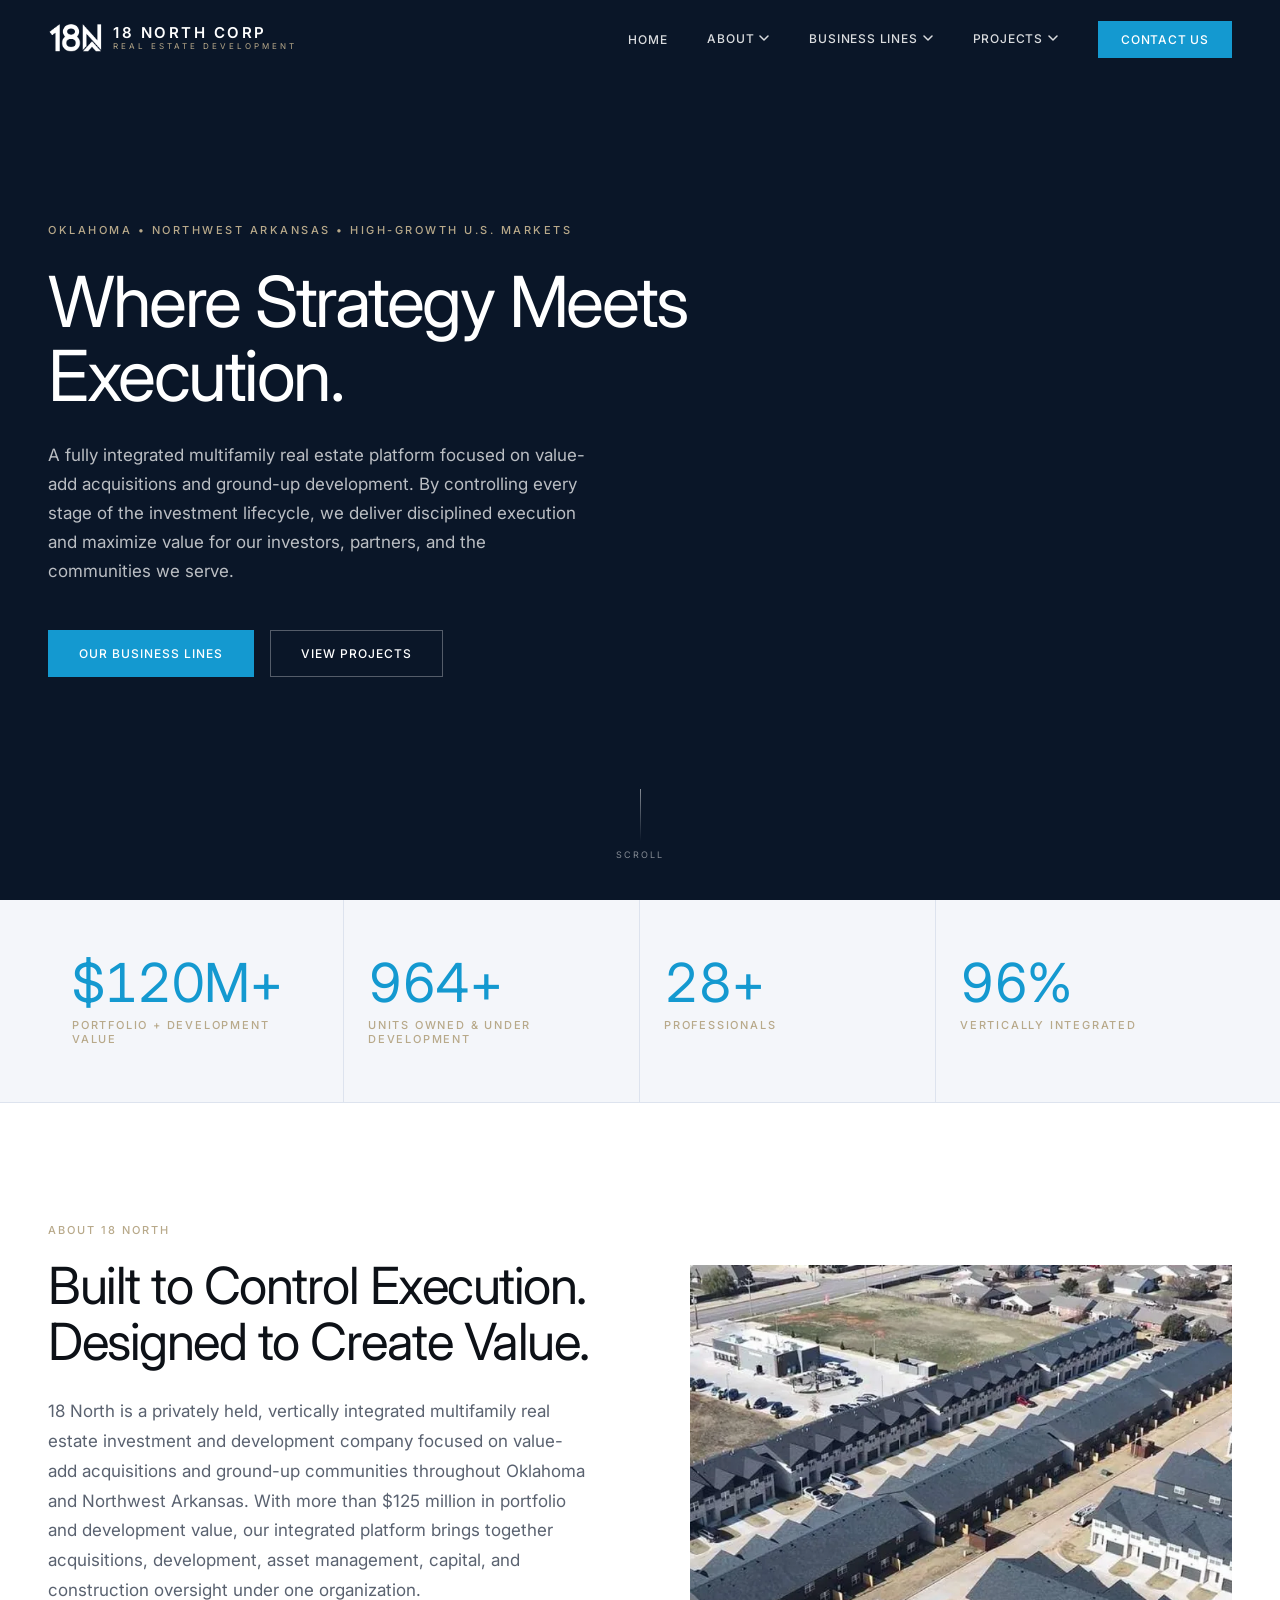
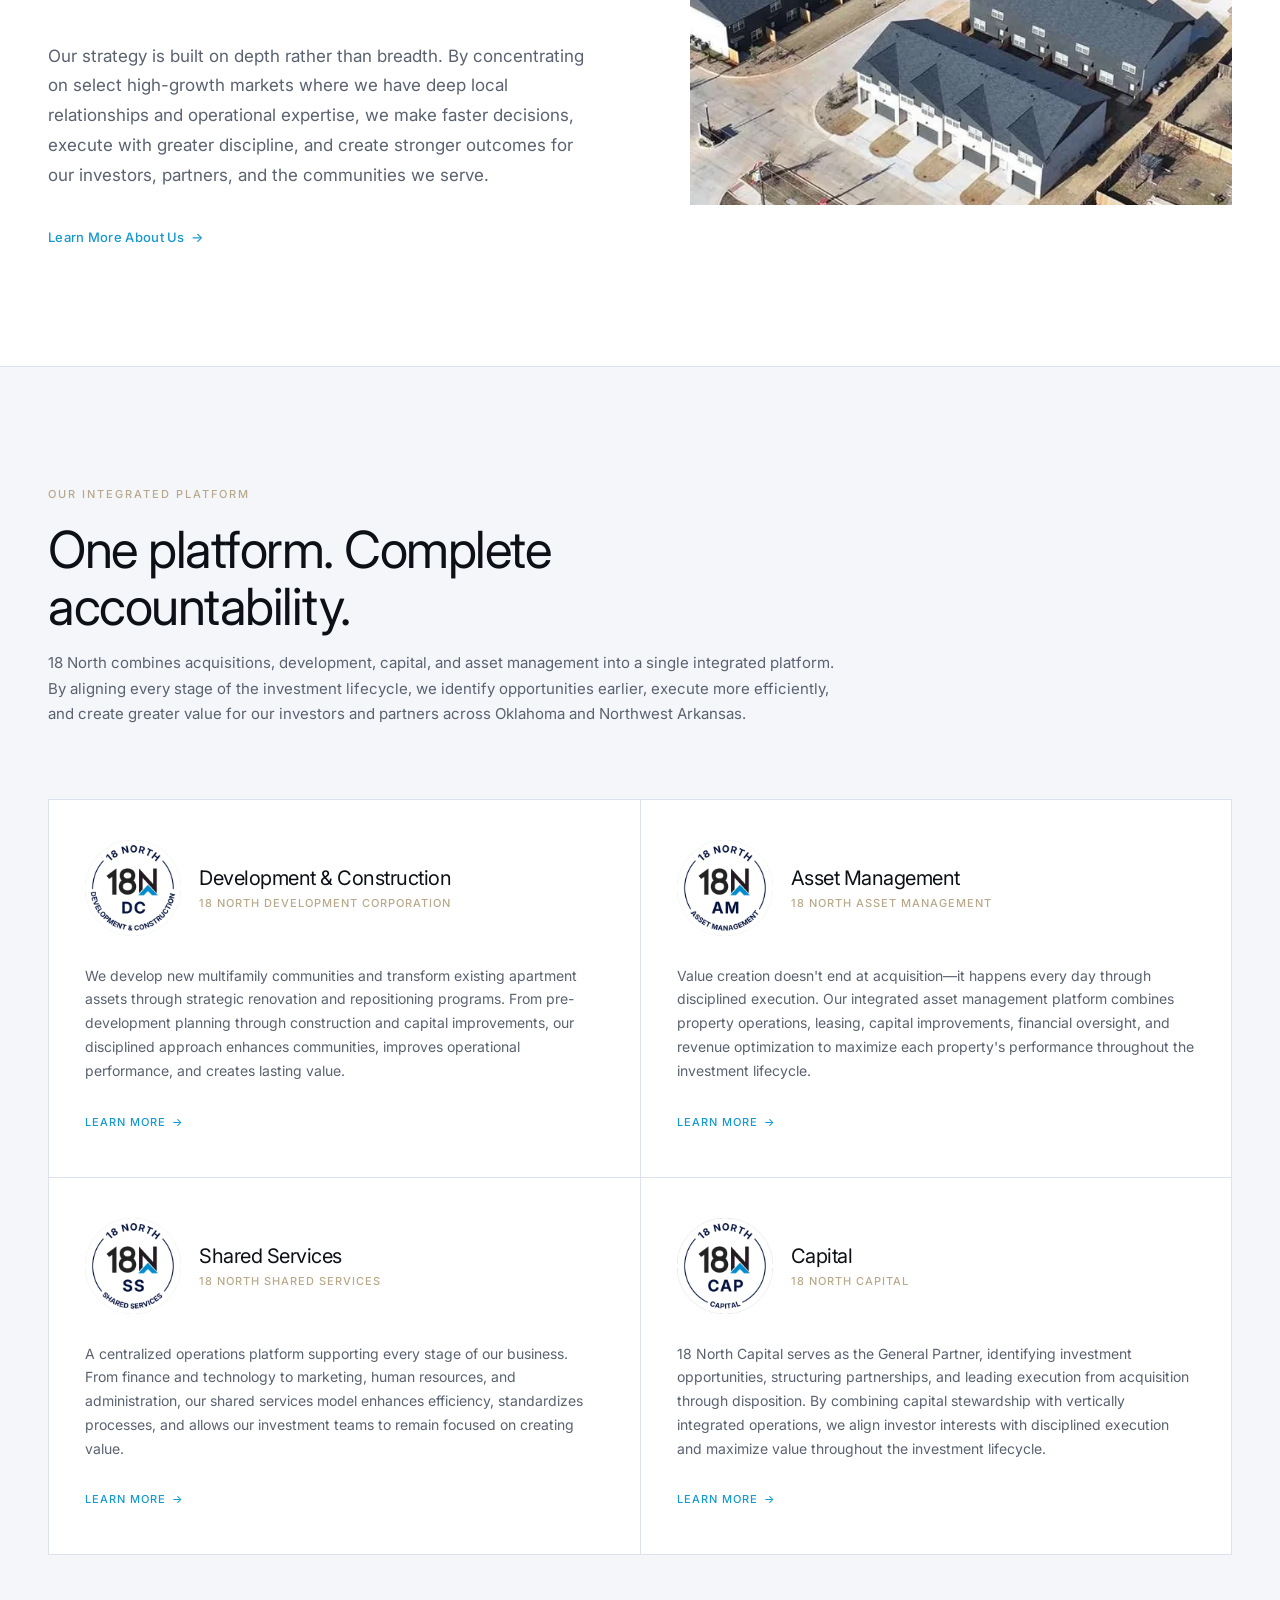
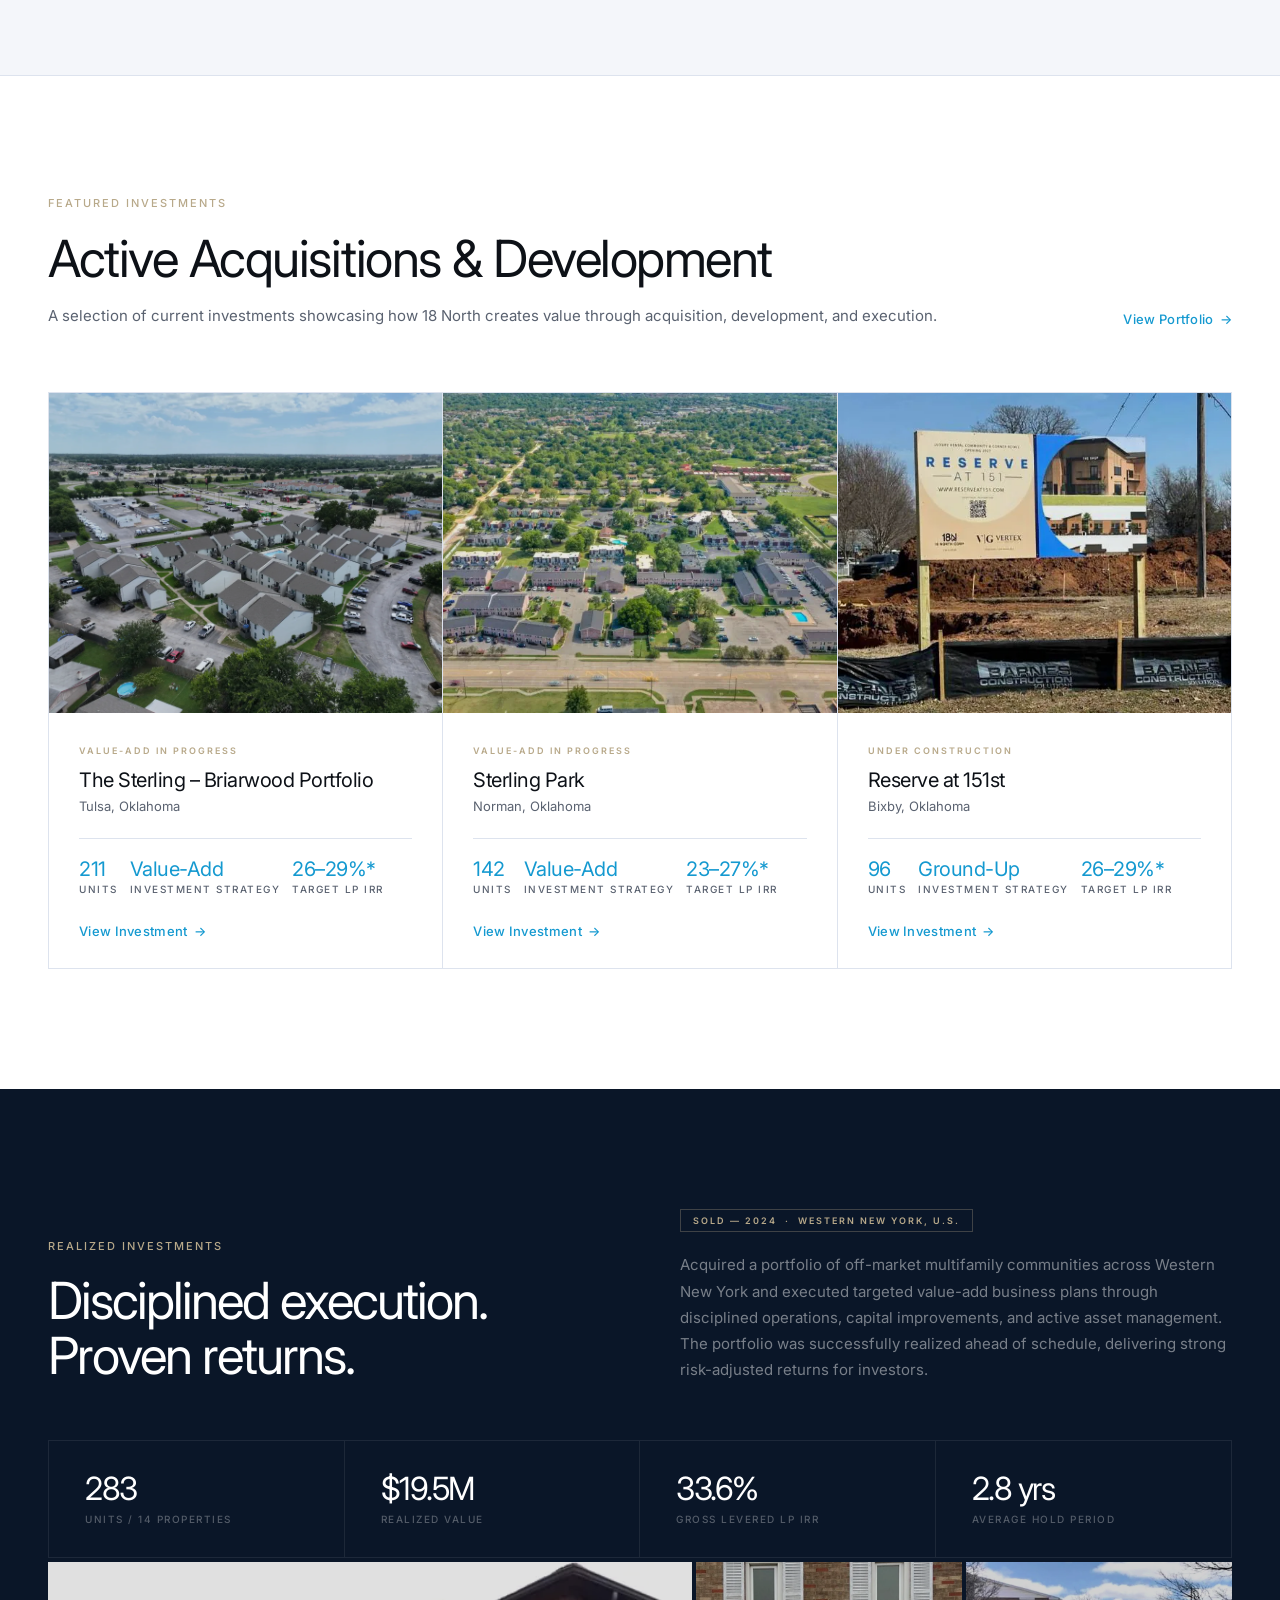
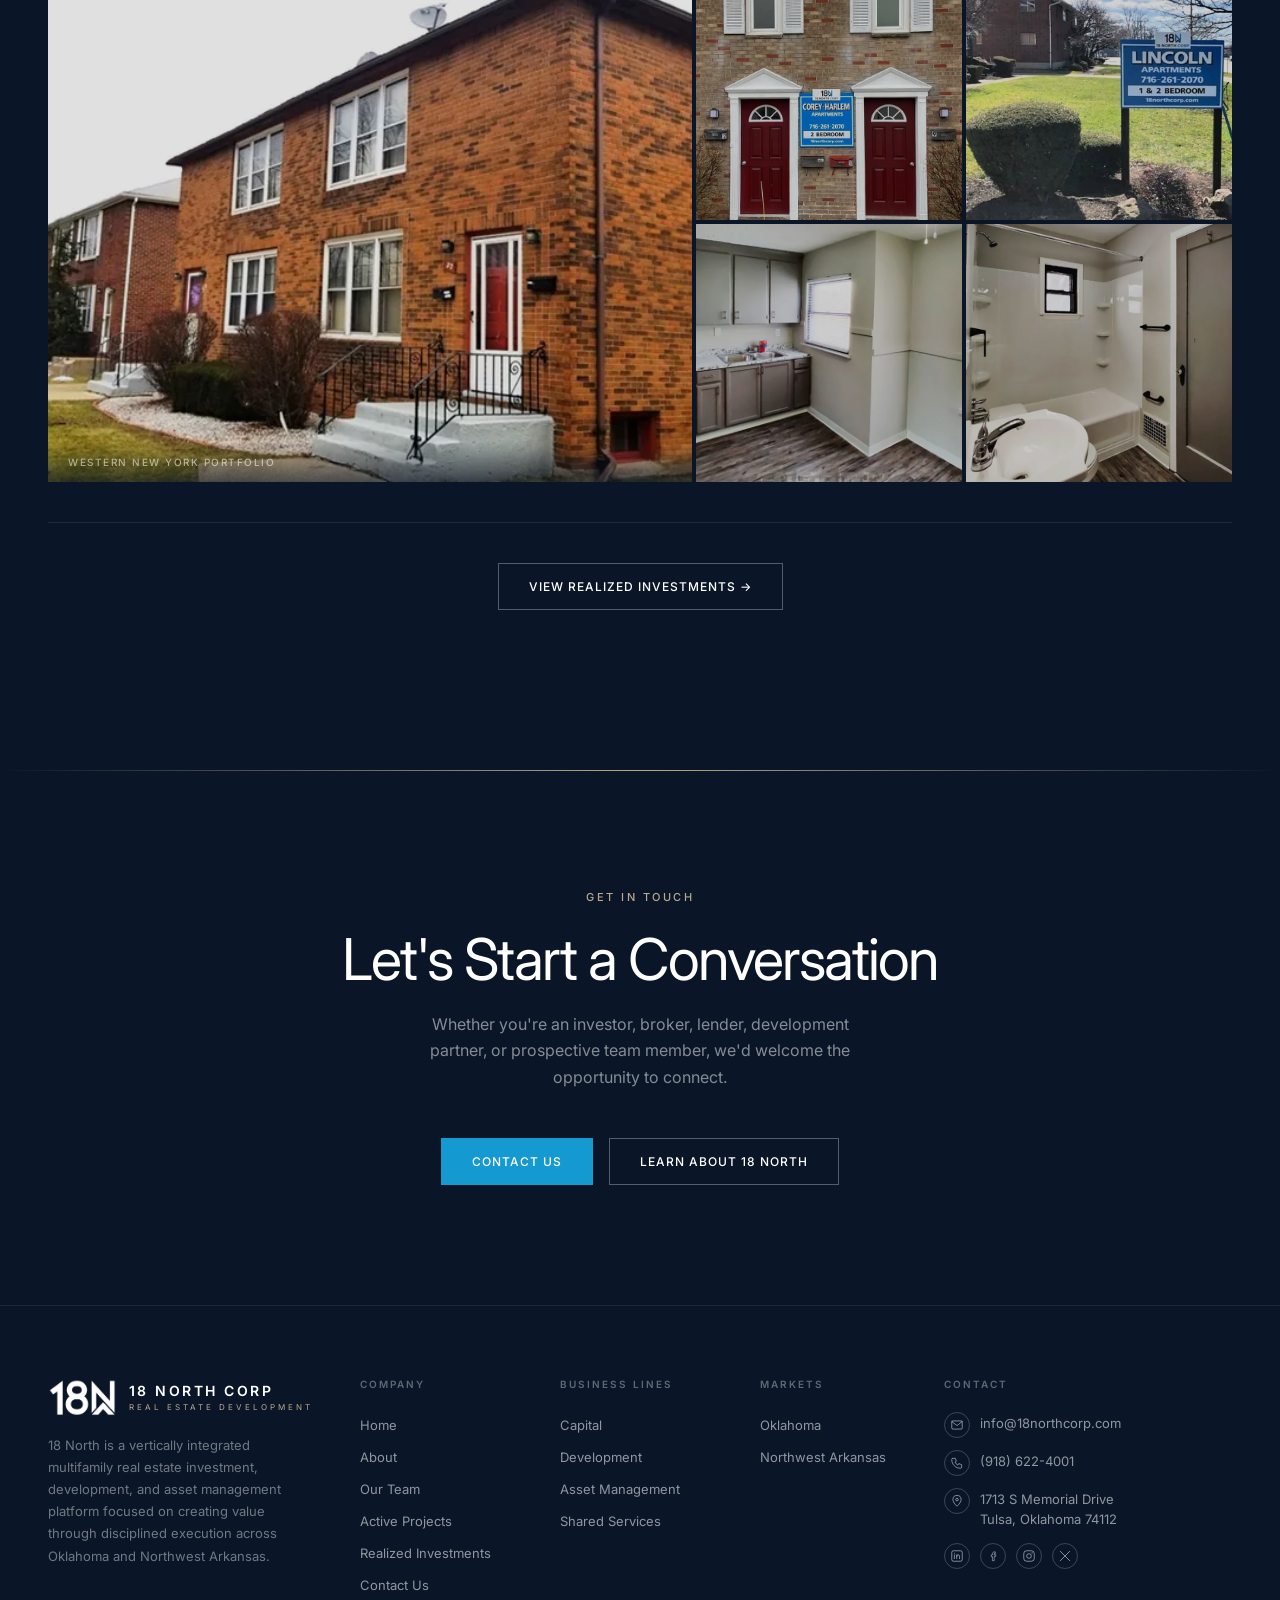
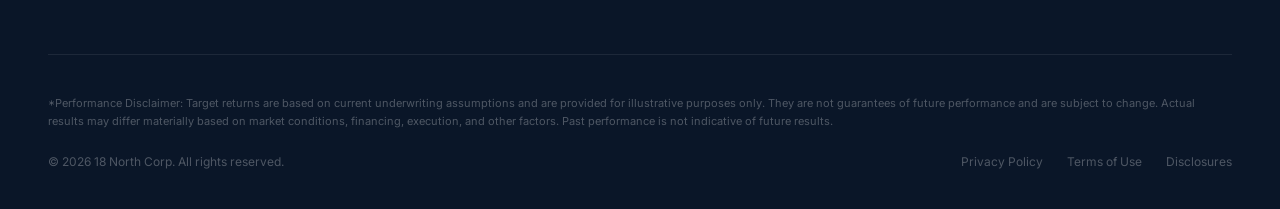
==== commit c5924203: "Optimize all referenced images to WebP for faster page loads - Convert every referenced JPG/PNG (pho" ====
--- a/index.html
+++ b/index.html
@@ -32,7 +32,7 @@
         "@id": "https://18northcorp.com/#organization",
         "name": "18 North Corp",
         "url": "https://18northcorp.com/",
-        "logo": "https://18northcorp.com/media/images/18%20North%20Corp%20Logo%20-%20Icon%20Only.png",
+        "logo": "https://18northcorp.com/media/images/18%20North%20Corp%20Logo%20-%20Icon%20Only.webp",
         "email": "info@18northcorp.com",
         "telephone": "+1-918-622-4001",
         "address": {
@@ -66,7 +66,7 @@
     <a href="index.html" class="nav__logo">
       <img
         class="nav__logo-icon"
-        src="media/images/18%20North%20Corp%20Logo%20-%20Icon%20Only.png"
+        src="media/images/18%20North%20Corp%20Logo%20-%20Icon%20Only.webp"
         alt="18 North Corp icon"
         width="36"
         height="36"
@@ -199,7 +199,7 @@
       </div>
       <div class="overview__image fade-up">
         <img
-          src="media/images/18%20North%20BTR%20Community%20Aerial.png"
+          src="media/images/18%20North%20BTR%20Community%20Aerial.webp"
           alt="Aerial view of an 18 North build-to-rent townhome community"
           loading="lazy"
         />
@@ -221,7 +221,7 @@
     <div class="platform__grid" data-stagger>
       <div class="platform__card fade-up">
         <div class="platform__card-head">
-          <div class="platform__card-icon"><img src="media/Development%20%26%20Construction%20Icon.png" alt="18 North Development &amp; Construction icon" width="96" height="96" loading="lazy" /></div>
+          <div class="platform__card-icon"><img src="media/Development%20%26%20Construction%20Icon.webp" alt="18 North Development &amp; Construction icon" width="96" height="96" loading="lazy" /></div>
           <div>
             <h3 class="platform__card-title">Development &amp; Construction</h3>
             <span class="platform__card-sub">18 North Development Corporation</span>
@@ -232,7 +232,7 @@
       </div>
       <div class="platform__card fade-up">
         <div class="platform__card-head">
-          <div class="platform__card-icon"><img src="media/Asset%20Management%20Icon.png" alt="18 North Asset Management icon" width="96" height="96" loading="lazy" /></div>
+          <div class="platform__card-icon"><img src="media/Asset%20Management%20Icon.webp" alt="18 North Asset Management icon" width="96" height="96" loading="lazy" /></div>
           <div>
             <h3 class="platform__card-title">Asset Management</h3>
             <span class="platform__card-sub">18 North Asset Management</span>
@@ -243,7 +243,7 @@
       </div>
       <div class="platform__card fade-up">
         <div class="platform__card-head">
-          <div class="platform__card-icon"><img src="media/Shared%20Services%20Icon.png" alt="18 North Shared Services icon" width="96" height="96" loading="lazy" /></div>
+          <div class="platform__card-icon"><img src="media/Shared%20Services%20Icon.webp" alt="18 North Shared Services icon" width="96" height="96" loading="lazy" /></div>
           <div>
             <h3 class="platform__card-title">Shared Services</h3>
             <span class="platform__card-sub">18 North Shared Services</span>
@@ -254,7 +254,7 @@
       </div>
       <div class="platform__card fade-up">
         <div class="platform__card-head">
-          <div class="platform__card-icon"><img src="media/18%20North%20Capital%20Logo%20-%20Transparent%20BG.png" alt="18 North Capital icon" width="96" height="96" loading="lazy" /></div>
+          <div class="platform__card-icon"><img src="media/18%20North%20Capital%20Logo%20-%20Transparent%20BG.webp" alt="18 North Capital icon" width="96" height="96" loading="lazy" /></div>
           <div>
             <h3 class="platform__card-title">Capital</h3>
             <span class="platform__card-sub">18 North Capital</span>
@@ -315,7 +315,7 @@
       <div class="project-card fade-up">
         <div class="project-card__image">
           <img
-            src="media/images/Sterling%20Park.jpg"
+            src="media/images/Sterling%20Park.webp"
             alt="Sterling Park multifamily community aerial"
             loading="lazy"
           />
@@ -346,7 +346,7 @@
       <div class="project-card fade-up">
         <div class="project-card__image">
           <img
-            src="media/images/Reserve%20at%20151st%2C%20Bixby.JPG"
+            src="media/images/Reserve%20at%20151st%2C%20Bixby.webp"
             alt="Reserve at 151st ground-up development, Bixby Oklahoma"
             loading="lazy"
           />
@@ -416,21 +416,21 @@
     <!-- Mosaic gallery -->
     <div class="completed__gallery fade-up">
       <div class="completed__gallery-main lightbox-trigger" data-index="0">
-        <img src="media/images/8-10-concord-drive-cheektowaga-ny-building-photo26.jpg" alt="Cheektowaga — Western New York Portfolio" loading="lazy" />
+        <img src="media/images/8-10-concord-drive-cheektowaga-ny-building-photo26.webp" alt="Cheektowaga — Western New York Portfolio" loading="lazy" />
         <div class="completed__gallery-caption">Western New York Portfolio</div>
       </div>
       <div class="completed__gallery-side">
         <div class="completed__gallery-item lightbox-trigger" data-index="1">
-          <img src="media/images/Harlem-signage.jpg" alt="Corey-Harlem Apartments" loading="lazy" />
+          <img src="media/images/Harlem-signage.webp" alt="Corey-Harlem Apartments" loading="lazy" />
         </div>
         <div class="completed__gallery-item lightbox-trigger" data-index="2">
-          <img src="media/images/Transit-Signage.jpg" alt="Lincoln Apartments" loading="lazy" />
+          <img src="media/images/Transit-Signage.webp" alt="Lincoln Apartments" loading="lazy" />
         </div>
         <div class="completed__gallery-item lightbox-trigger" data-index="3">
-          <img src="media/images/Western-New-York-IInterior-1.jpg" alt="Renovated kitchen interior" loading="lazy" />
+          <img src="media/images/Western-New-York-IInterior-1.webp" alt="Renovated kitchen interior" loading="lazy" />
         </div>
         <div class="completed__gallery-item lightbox-trigger" data-index="4">
-          <img src="media/images/Western-New-York-Interior-3-e1738338400826.jpg" alt="Renovated bathroom interior" loading="lazy" />
+          <img src="media/images/Western-New-York-Interior-3-e1738338400826.webp" alt="Renovated bathroom interior" loading="lazy" />
         </div>
       </div>
     </div>
@@ -473,7 +473,7 @@
         <a href="index.html" class="footer__brand">
           <img
             class="footer__brand-icon"
-            src="media/images/18%20North%20Corp%20Logo%20-%20Icon%20Only.png"
+            src="media/images/18%20North%20Corp%20Logo%20-%20Icon%20Only.webp"
             alt="18 North Corp"
             width="40"
             height="40"
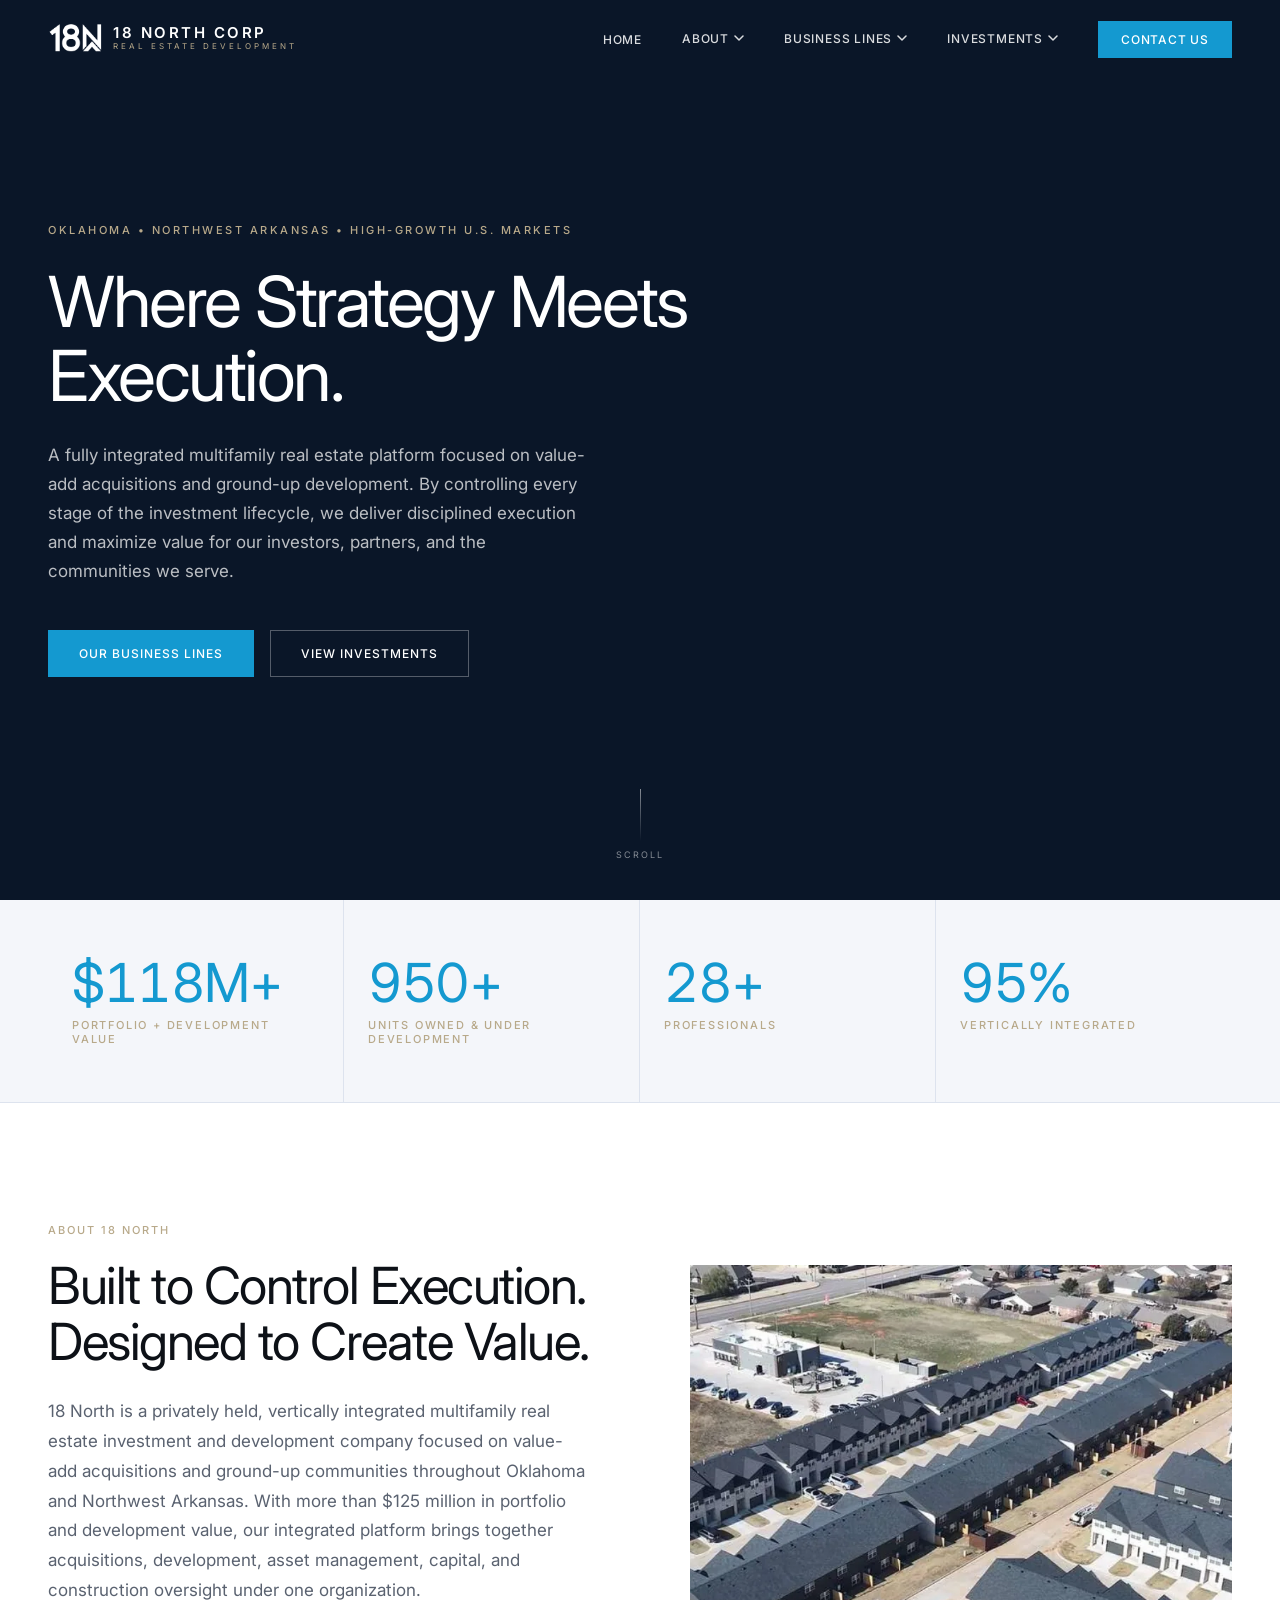
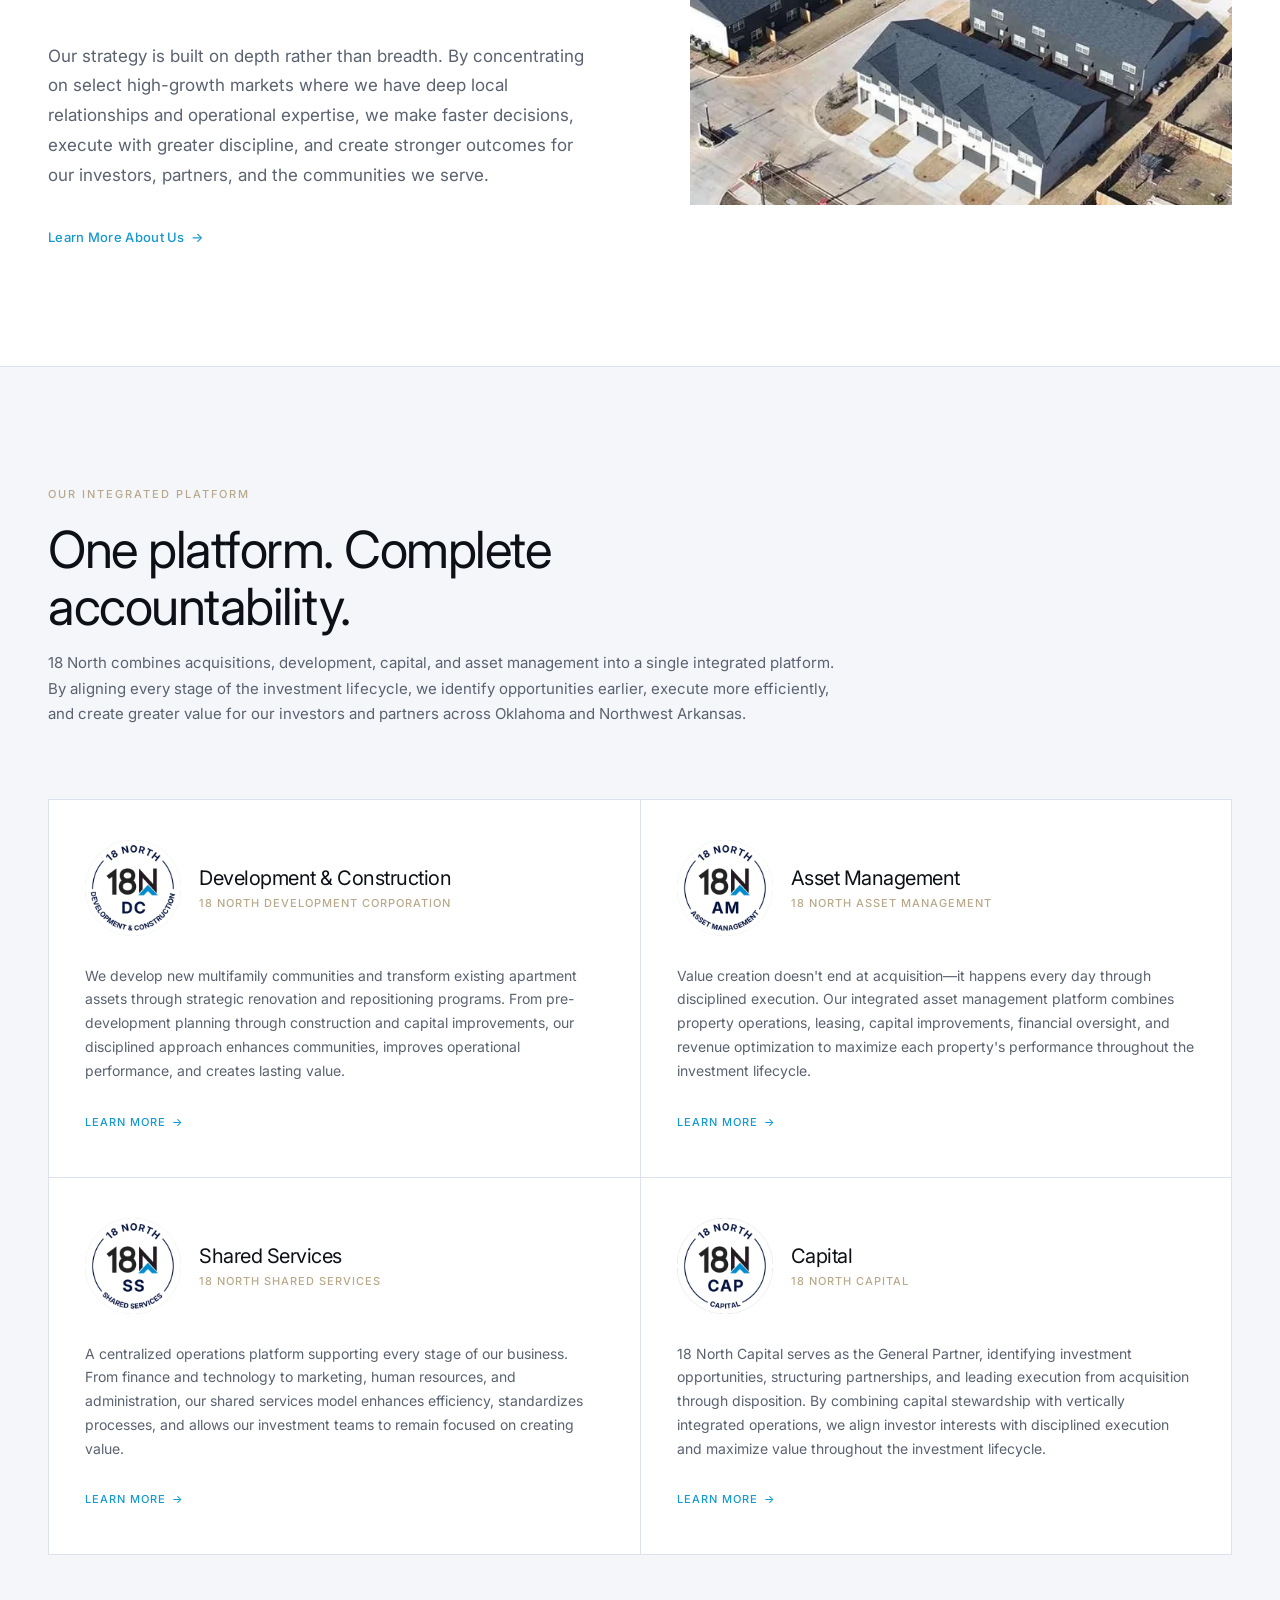
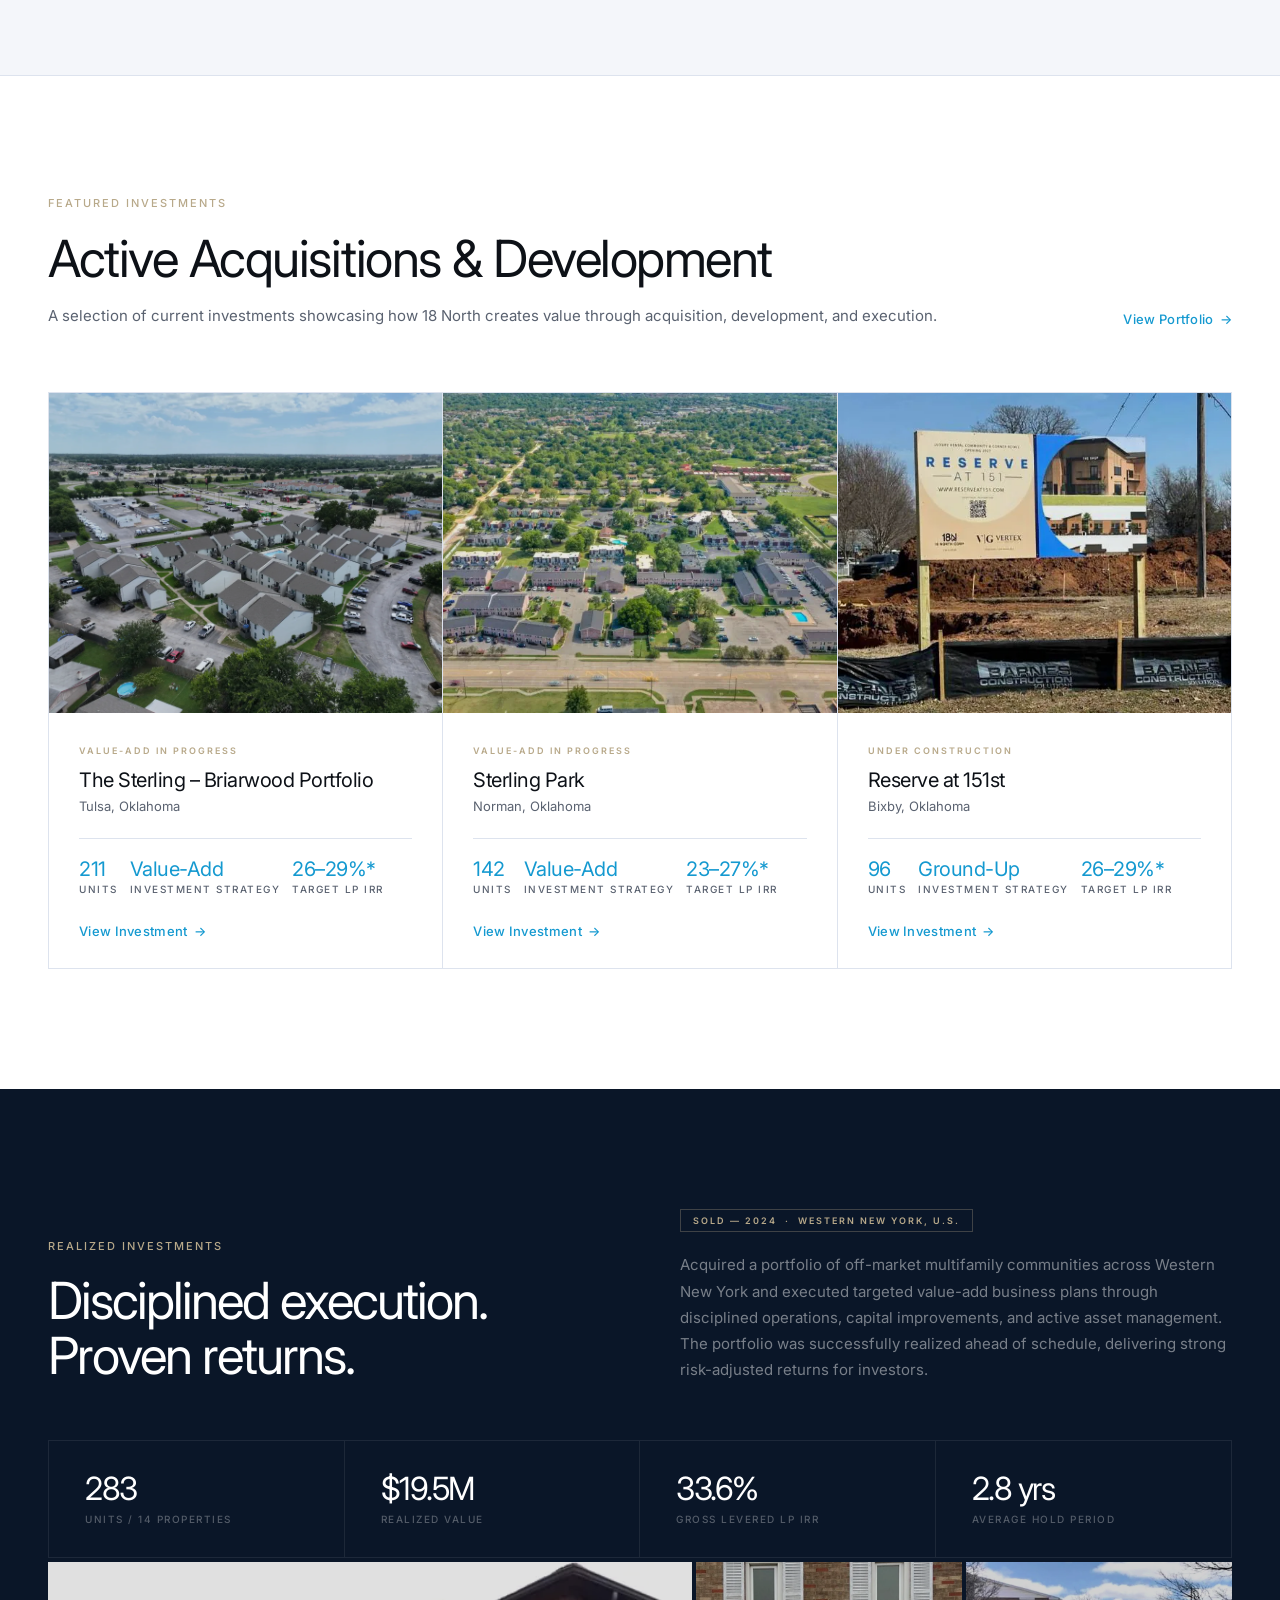
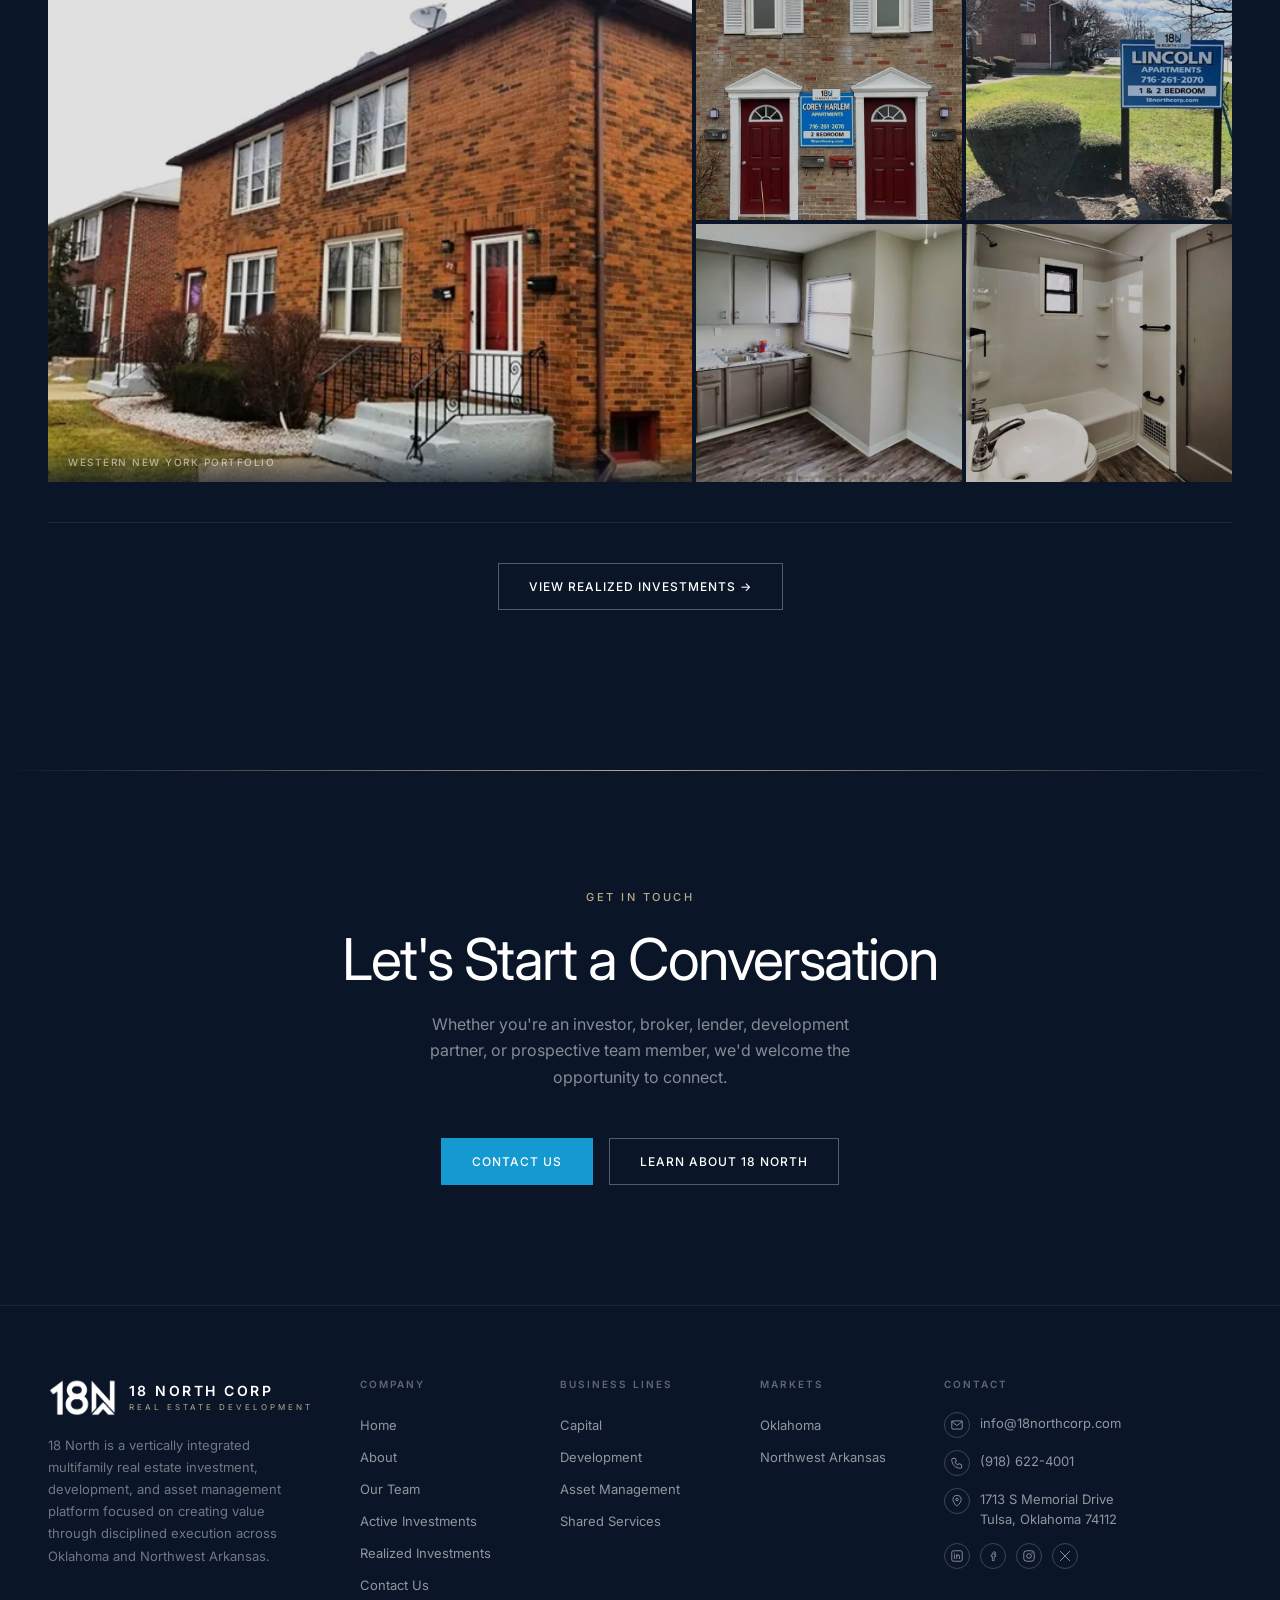
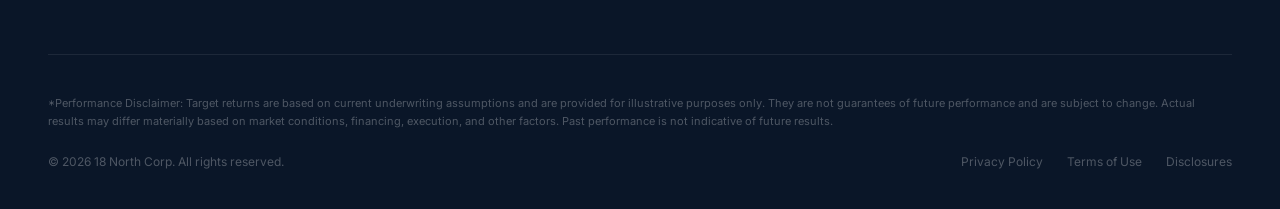
==== commit 764d95ab: "Rebrand Projects to Investments sitewide; overhaul Active/Realized Investments and Contact pages - R" ====
--- a/index.html
+++ b/index.html
@@ -101,10 +101,10 @@
         </li>
         <li class="nav__dropdown-wrap">
           <button class="nav__dropdown-trigger" aria-expanded="false" aria-haspopup="true">
-            Projects <svg class="nav__chevron" width="10" height="6" viewBox="0 0 10 6" fill="none" aria-hidden="true"><path d="M1 1l4 4 4-4" stroke="currentColor" stroke-width="1.5" stroke-linecap="round" stroke-linejoin="round"/></svg>
+            Investments <svg class="nav__chevron" width="10" height="6" viewBox="0 0 10 6" fill="none" aria-hidden="true"><path d="M1 1l4 4 4-4" stroke="currentColor" stroke-width="1.5" stroke-linecap="round" stroke-linejoin="round"/></svg>
           </button>
           <ul class="nav__dropdown" role="menu">
-            <li role="none"><a href="active-projects.html" role="menuitem">Active Projects</a></li>
+            <li role="none"><a href="active-projects.html" role="menuitem">Active Investments</a></li>
             <li role="none"><a href="completed-projects.html" role="menuitem">Realized Investments</a></li>
           </ul>
         </li>
@@ -121,7 +121,7 @@
       <li><a href="about.html">About Us</a></li>
       <li><a href="our-team.html">Our Team</a></li>
       <li><a href="#platform">Business Lines</a></li>
-      <li><a href="#projects">Projects</a></li>
+      <li><a href="#investments">Investments</a></li>
       <li><a href="contact.html" class="nav__mobile-cta">Contact Us</a></li>
     </ul>
   </div>
@@ -151,7 +151,7 @@
     <p class="hero__sub">A fully integrated multifamily real estate platform focused on value-add acquisitions and ground-up development. By controlling every stage of the investment lifecycle, we deliver disciplined execution and maximize value for our investors, partners, and the communities we serve.</p>
     <div class="hero__ctas">
       <a href="#platform" class="btn-primary">Our Business Lines</a>
-      <a href="#projects" class="btn-outline-white">View Projects</a>
+      <a href="#investments" class="btn-outline-white">View Investments</a>
     </div>
   </div>
   <div class="hero__scroll" aria-hidden="true">
@@ -268,7 +268,7 @@
 </section>
 
 <!-- ===== FEATURED PROJECTS ===== -->
-<section class="projects" id="projects" aria-labelledby="projects-heading">
+<section class="projects" id="investments" aria-labelledby="projects-heading">
   <div class="container">
     <div class="projects__header fade-up">
       <div>
@@ -491,7 +491,7 @@
           <li><a href="index.html" aria-current="page">Home</a></li>
           <li><a href="about.html">About</a></li>
           <li><a href="our-team.html">Our Team</a></li>
-          <li><a href="active-projects.html">Active Projects</a></li>
+          <li><a href="active-projects.html">Active Investments</a></li>
           <li><a href="completed-projects.html">Realized Investments</a></li>
           <li><a href="contact.html">Contact Us</a></li>
         </ul>
@@ -508,8 +508,8 @@
       <div>
         <div class="footer__col-title">Markets</div>
         <ul class="footer__links">
-          <li><a href="#projects">Oklahoma</a></li>
-          <li><a href="#projects">Northwest Arkansas</a></li>
+          <li><a href="#investments">Oklahoma</a></li>
+          <li><a href="#investments">Northwest Arkansas</a></li>
         </ul>
       </div>
       <div>
--- a/style.css
+++ b/style.css
@@ -1646,6 +1646,7 @@
   grid-template-columns: repeat(3, 1fr);
   gap: 40px;
 }
+.office-grid.office-grid--single { grid-template-columns: minmax(0, 380px); }
 .office-card__photo {
   aspect-ratio: 4 / 3;
   overflow: hidden;
@@ -1920,6 +1921,21 @@
   color: var(--charcoal);
   line-height: 1.2;
 }
+.project-profile__meta {
+  margin-top: 10px;
+  font-size: 15px;
+  color: var(--grey);
+}
+.project-profile__overview { max-width: 760px; }
+.project-profile__realization {
+  max-width: 760px;
+  margin-top: 40px;
+  padding: 28px 32px;
+  background: var(--off-white);
+  border-left: 3px solid var(--navy);
+}
+.project-profile__realization .subsection-title { color: var(--navy); }
+.project-profile__realization .body-copy { color: var(--charcoal); }
 
 .project-profile__stats {
   display: grid;
@@ -1930,6 +1946,10 @@
 }
 .spec-item { padding: 26px 22px; border-right: 1px solid var(--border); }
 .spec-item:last-child { border-right: none; }
+.spec-item--highlight { background: var(--near-black); }
+.spec-item--highlight .spec-value { color: var(--white); }
+.spec-item--highlight .spec-value__sub { color: rgba(255,255,255,0.6); }
+.spec-item--highlight .spec-label { color: rgba(255,255,255,0.55); }
 .spec-value {
   font-size: 19px;
   font-weight: 500;
@@ -1984,6 +2004,8 @@
   margin: 16px 0 0;
 }
 .photo-strip--two { grid-template-columns: repeat(2, 1fr); }
+.photo-strip--one { grid-template-columns: 1fr; }
+.photo-strip--one .photo-strip__item { aspect-ratio: 16 / 9; }
 .photo-strip__item {
   position: relative;
   aspect-ratio: 4 / 3;
@@ -2222,6 +2244,7 @@
   .bio-profile--reverse > div:last-child { order: initial; }
 
   .photo-strip { grid-template-columns: repeat(2, 1fr); }
+  .photo-strip--one { grid-template-columns: 1fr; }
   .photo-strip--small { max-width: 100%; }
 
   .footer__top { grid-template-columns: 1fr; gap: 36px; }
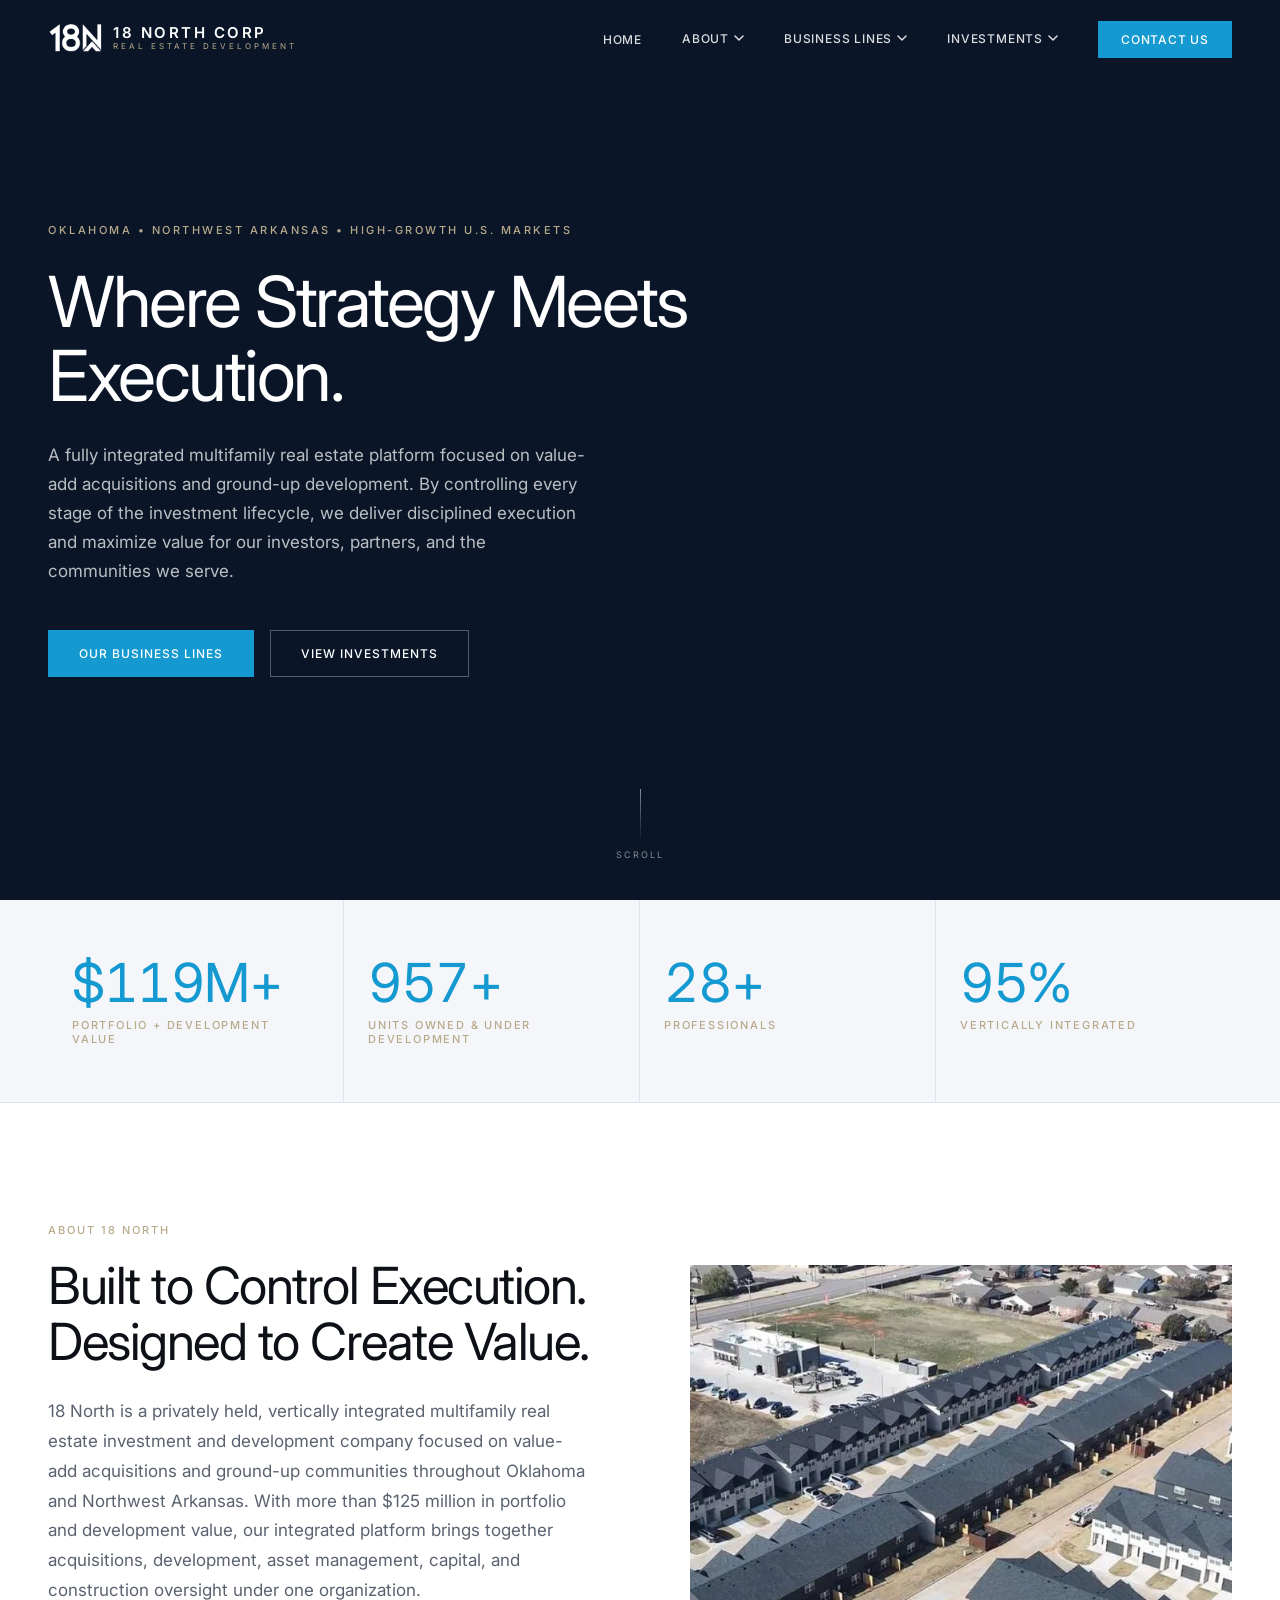
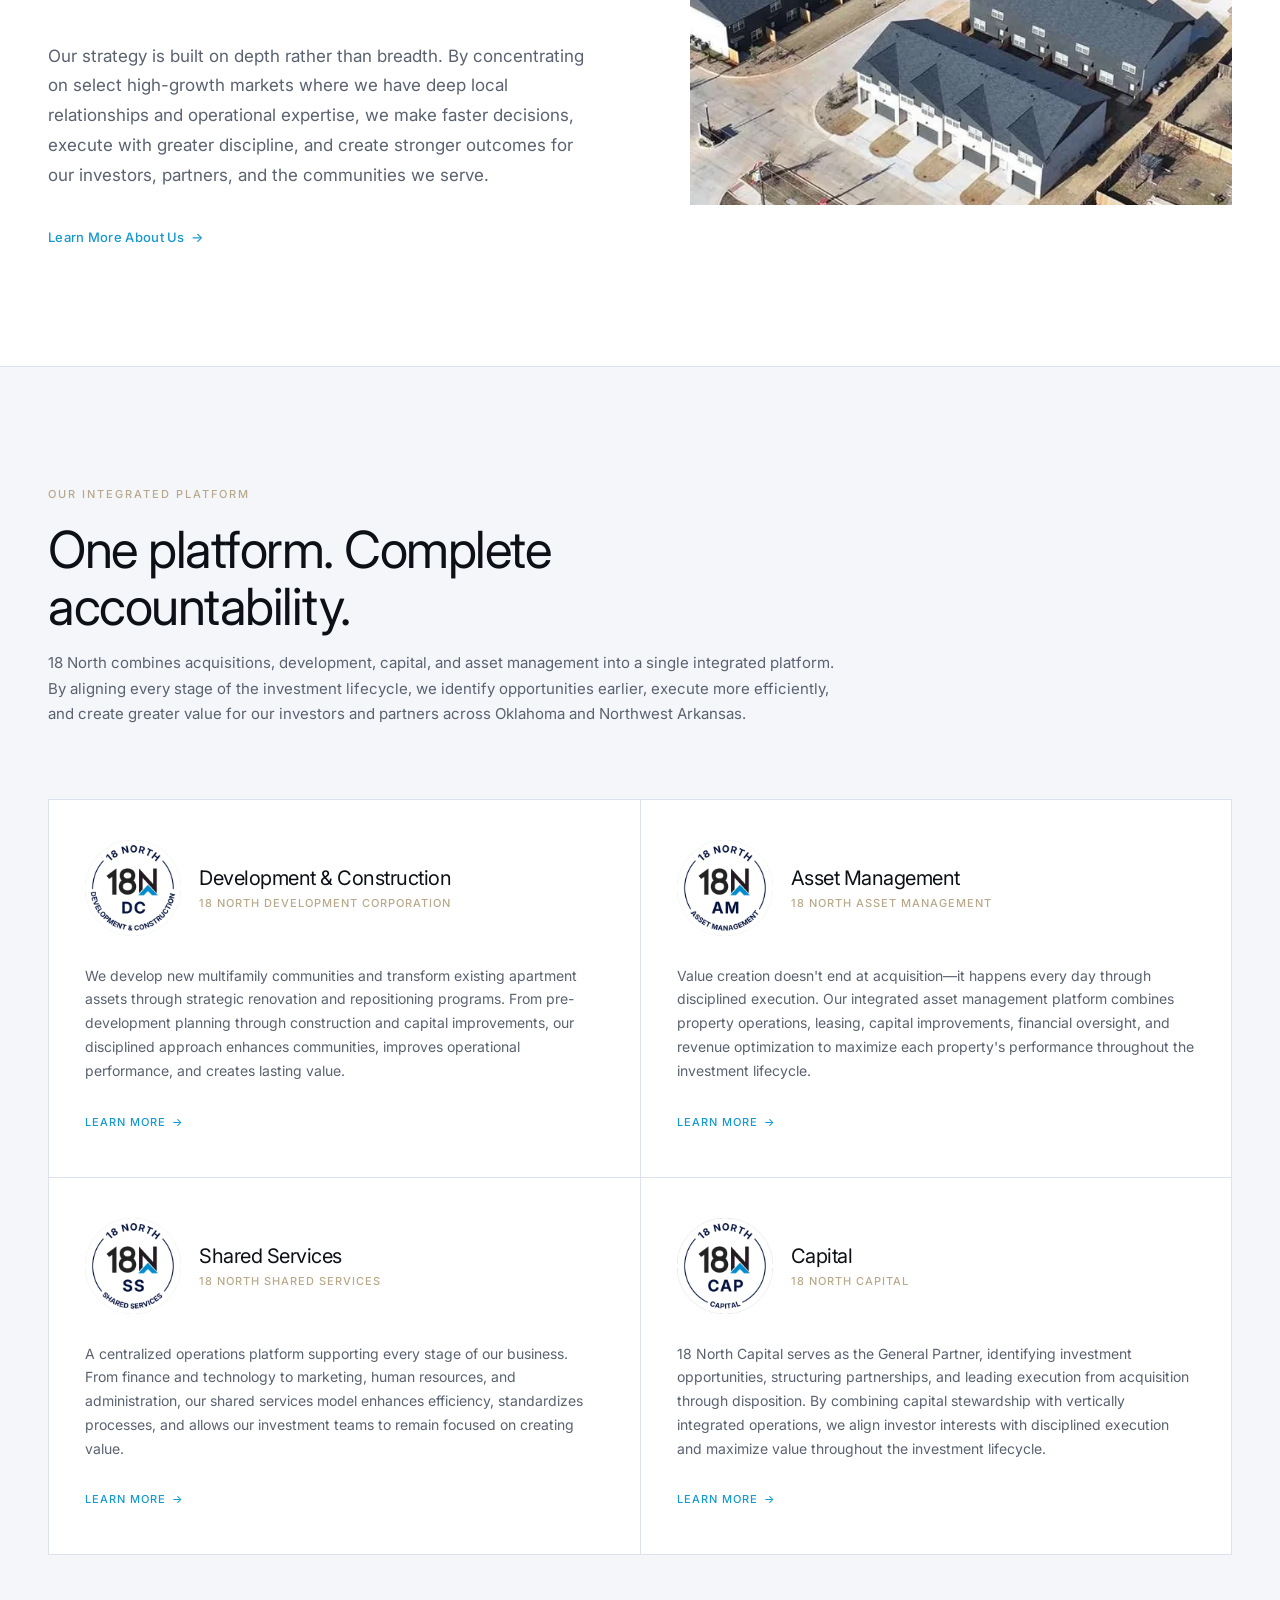
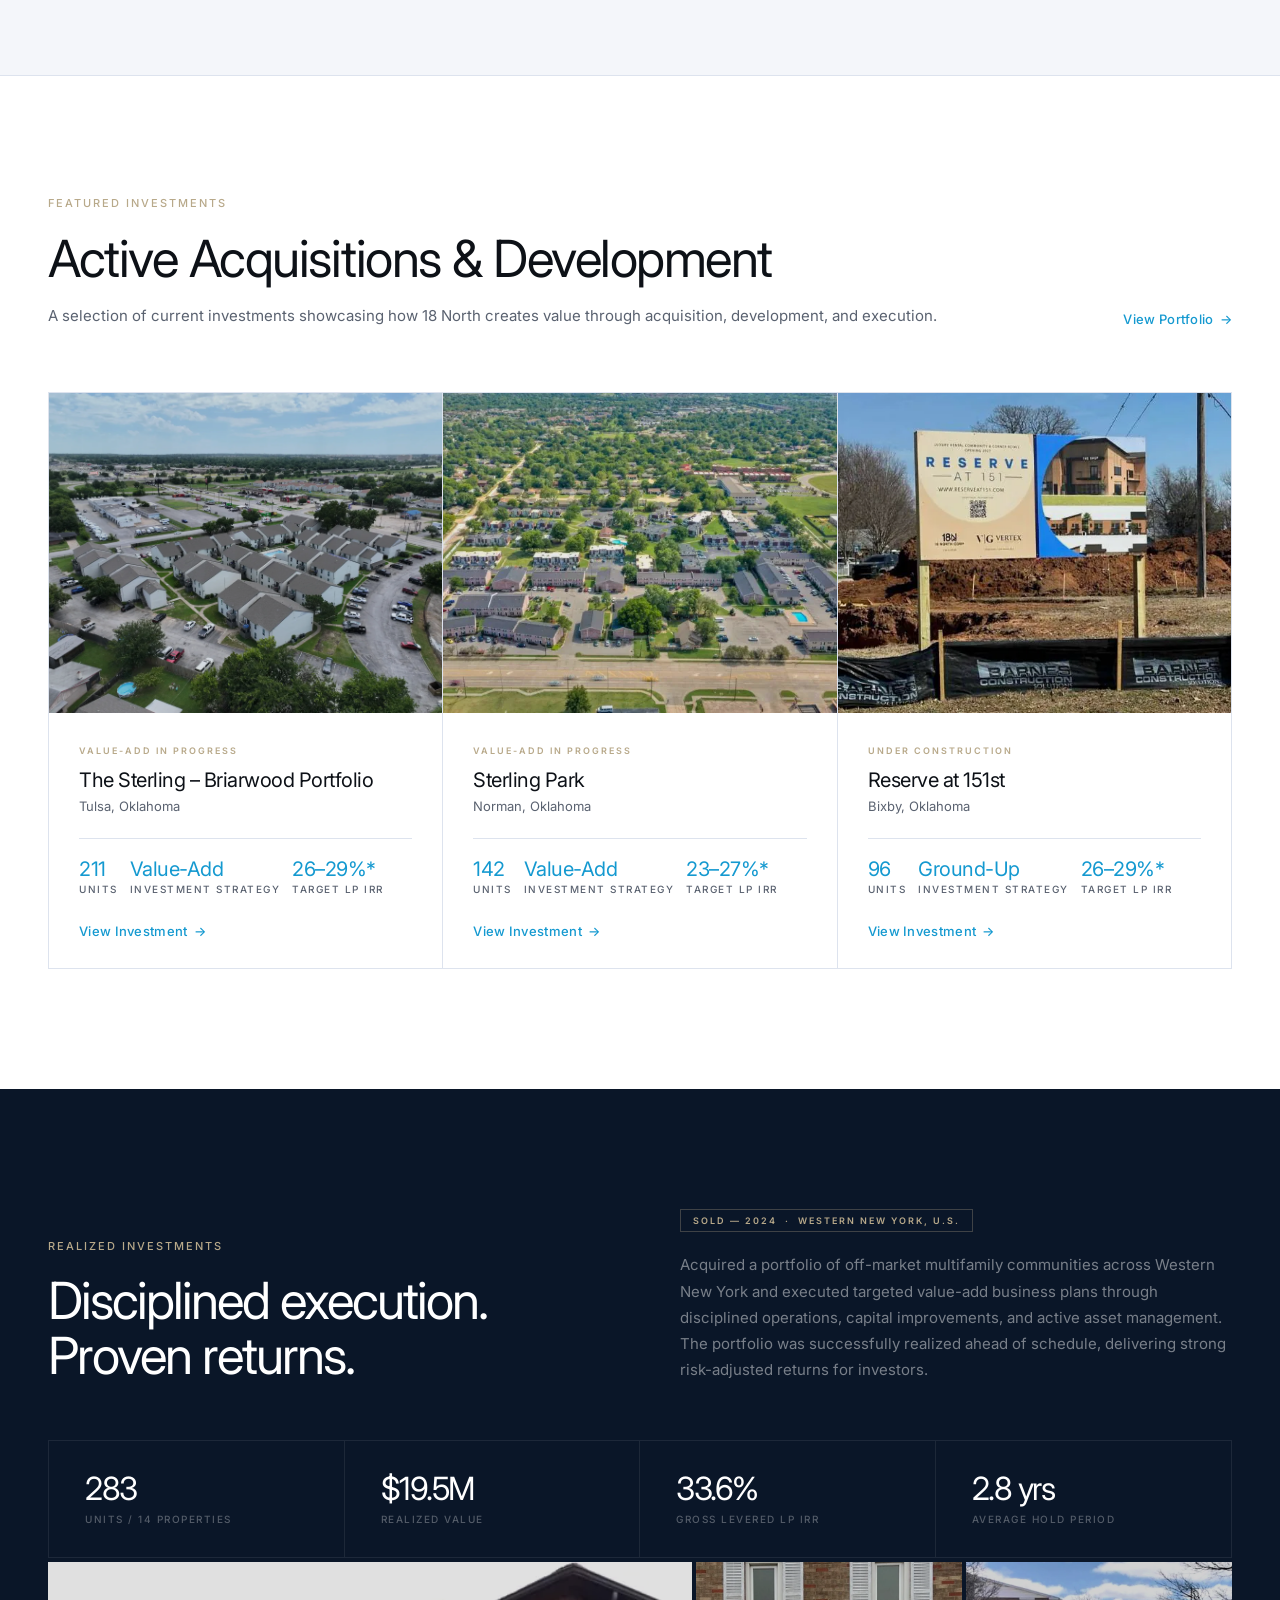
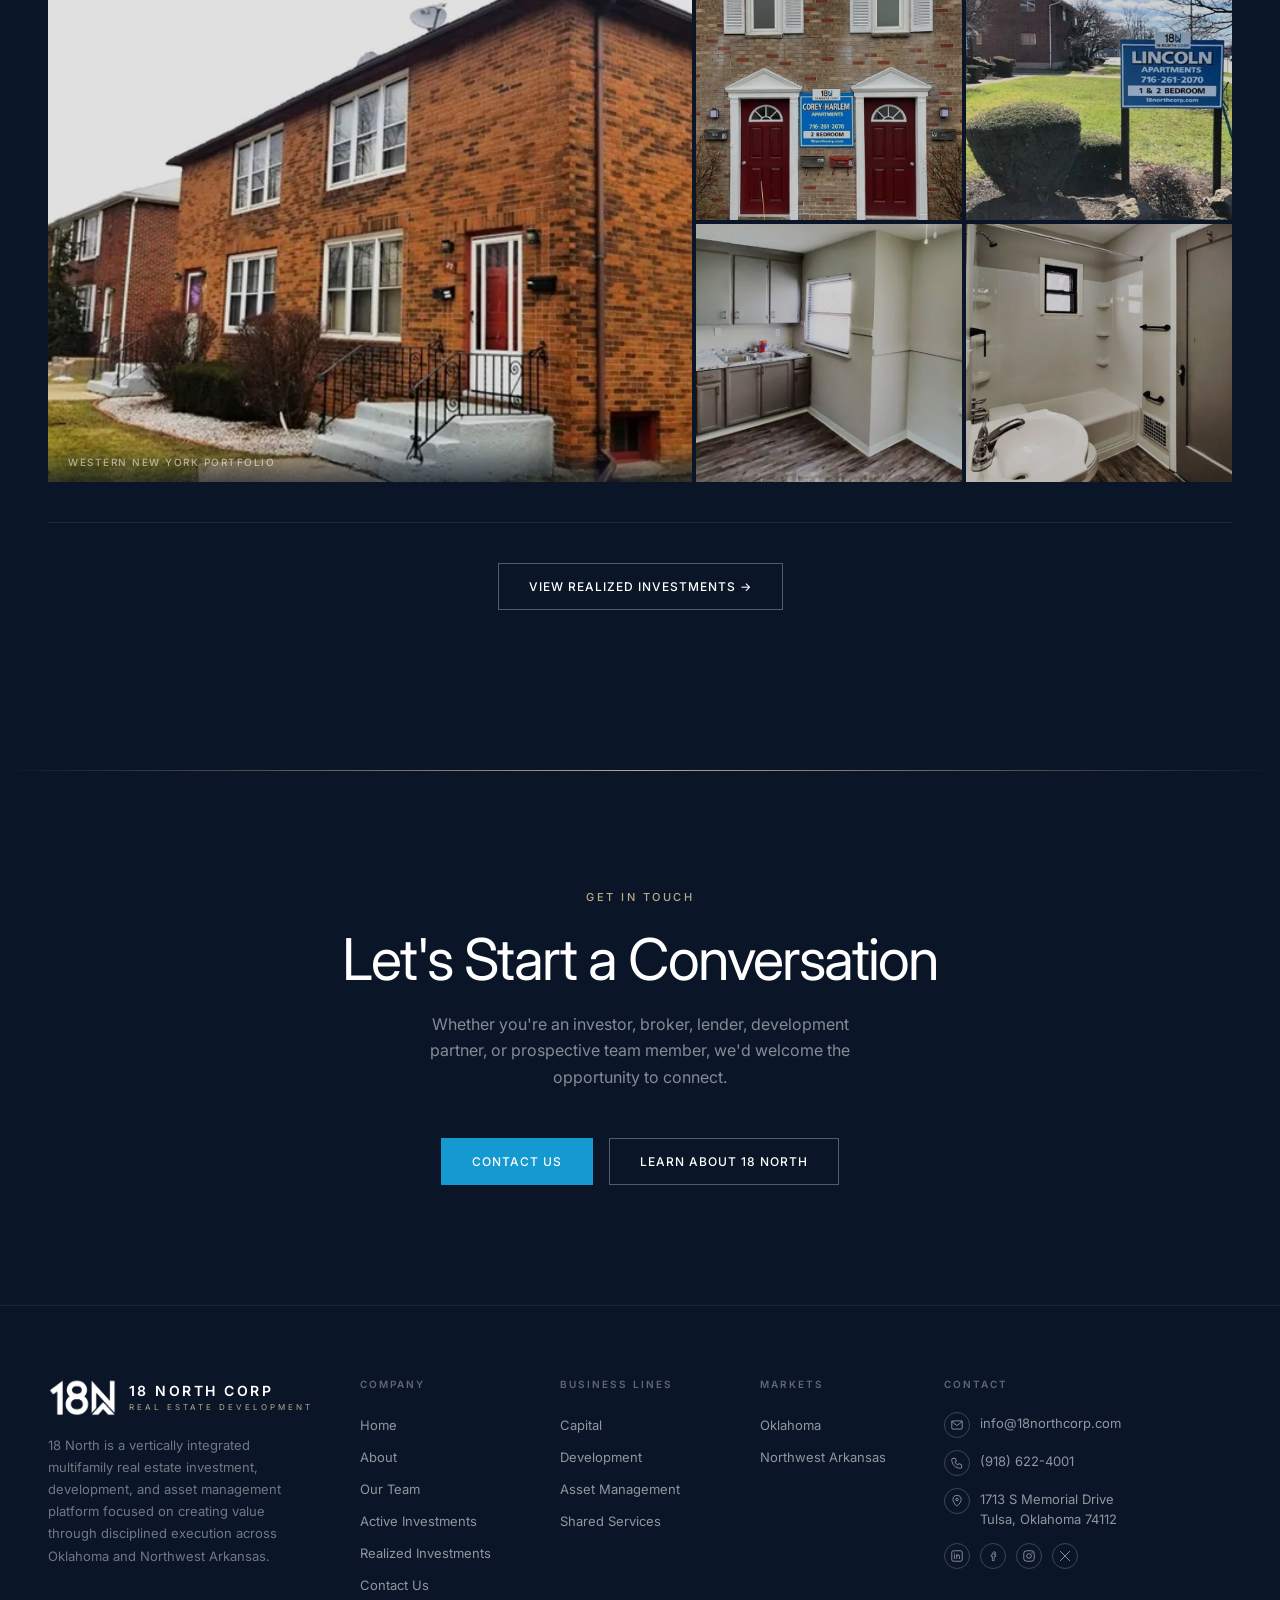
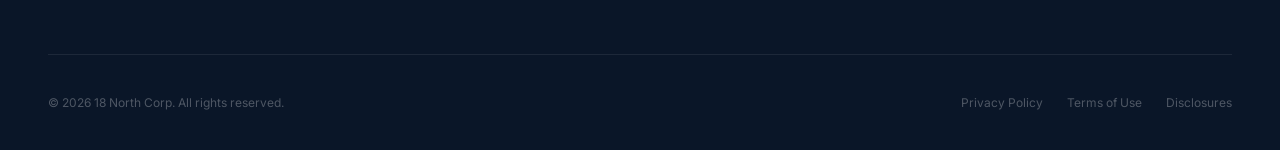
==== commit 35133cf3: "Remove footer performance disclaimer from Home, About, and Our Team These pages don't discuss target" ====
--- a/index.html
+++ b/index.html
@@ -538,7 +538,6 @@
         </ul>
       </div>
     </div>
-    <p class="footer__disclaimer">*Performance Disclaimer: Target returns are based on current underwriting assumptions and are provided for illustrative purposes only. They are not guarantees of future performance and are subject to change. Actual results may differ materially based on market conditions, financing, execution, and other factors. Past performance is not indicative of future results.</p>
     <div class="footer__bottom">
       <span class="footer__copy">&copy; 2026 18 North Corp. All rights reserved.</span>
       <div class="footer__legal">
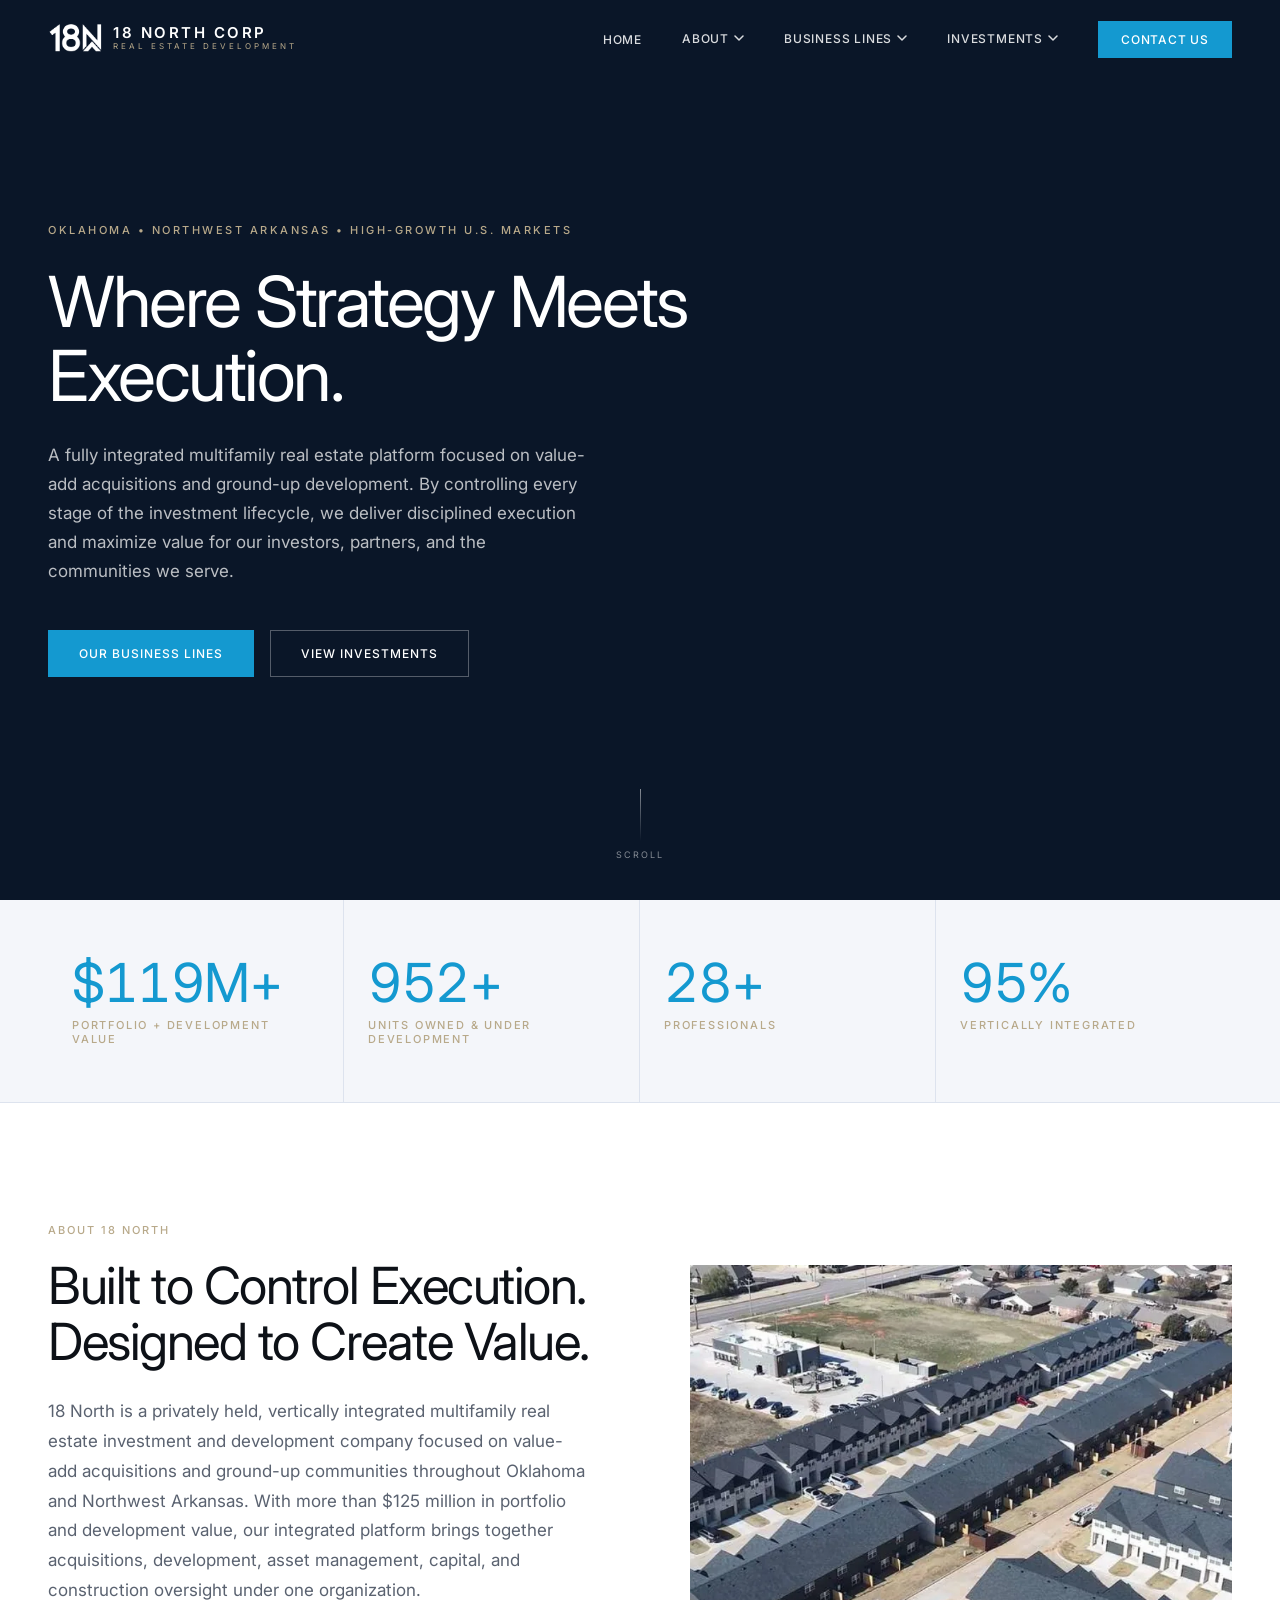
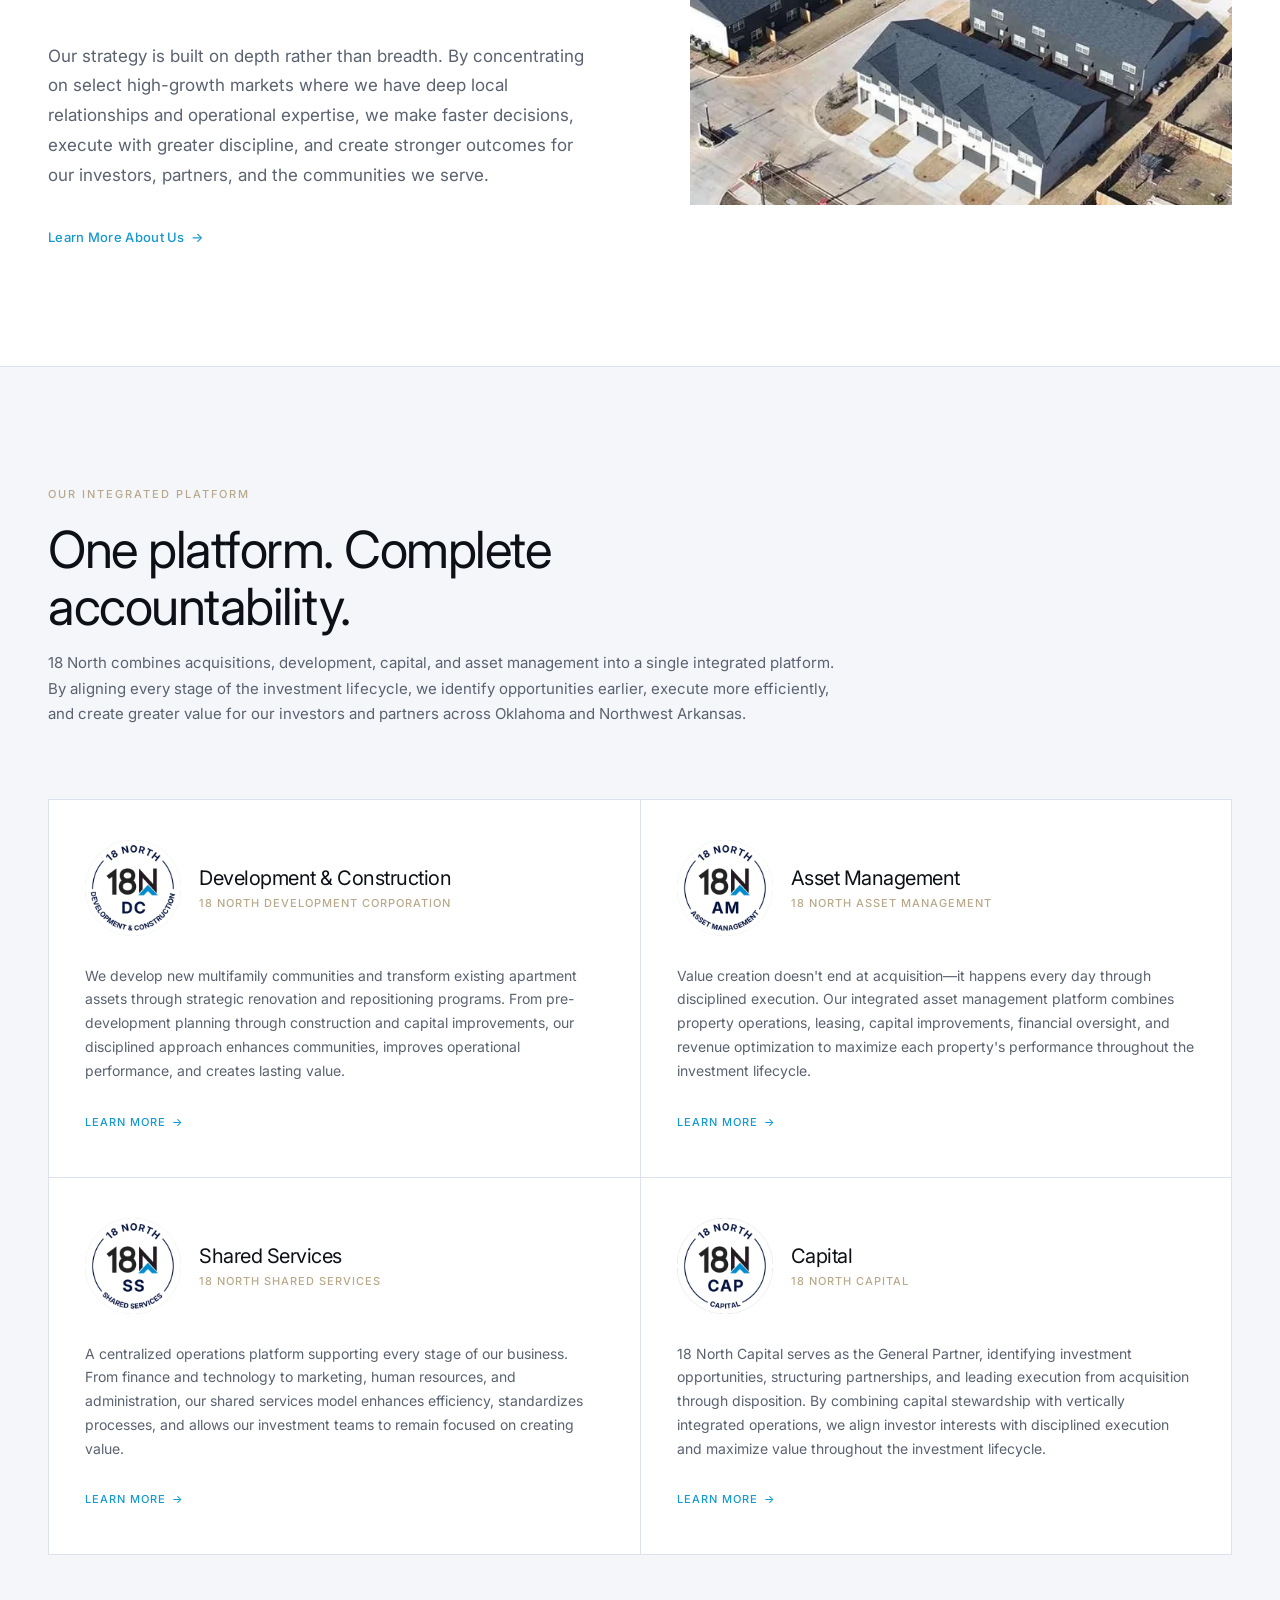
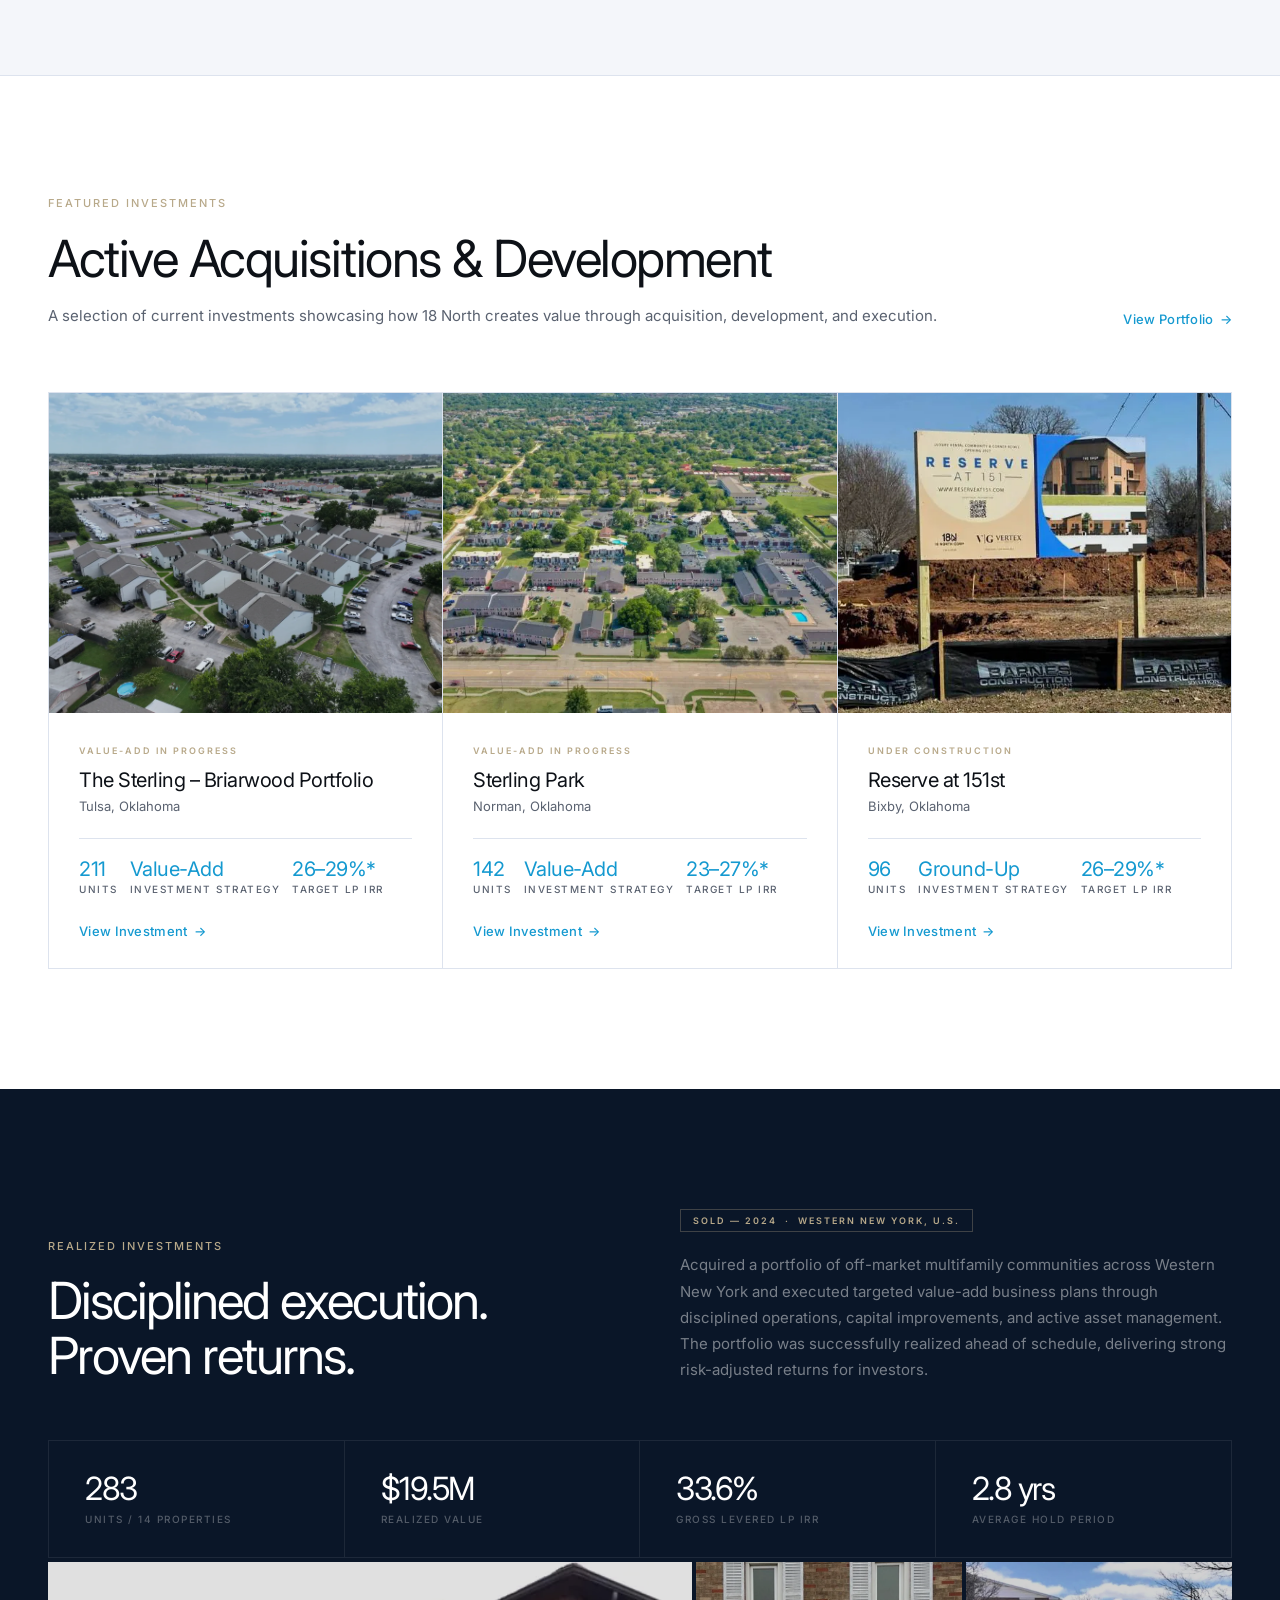
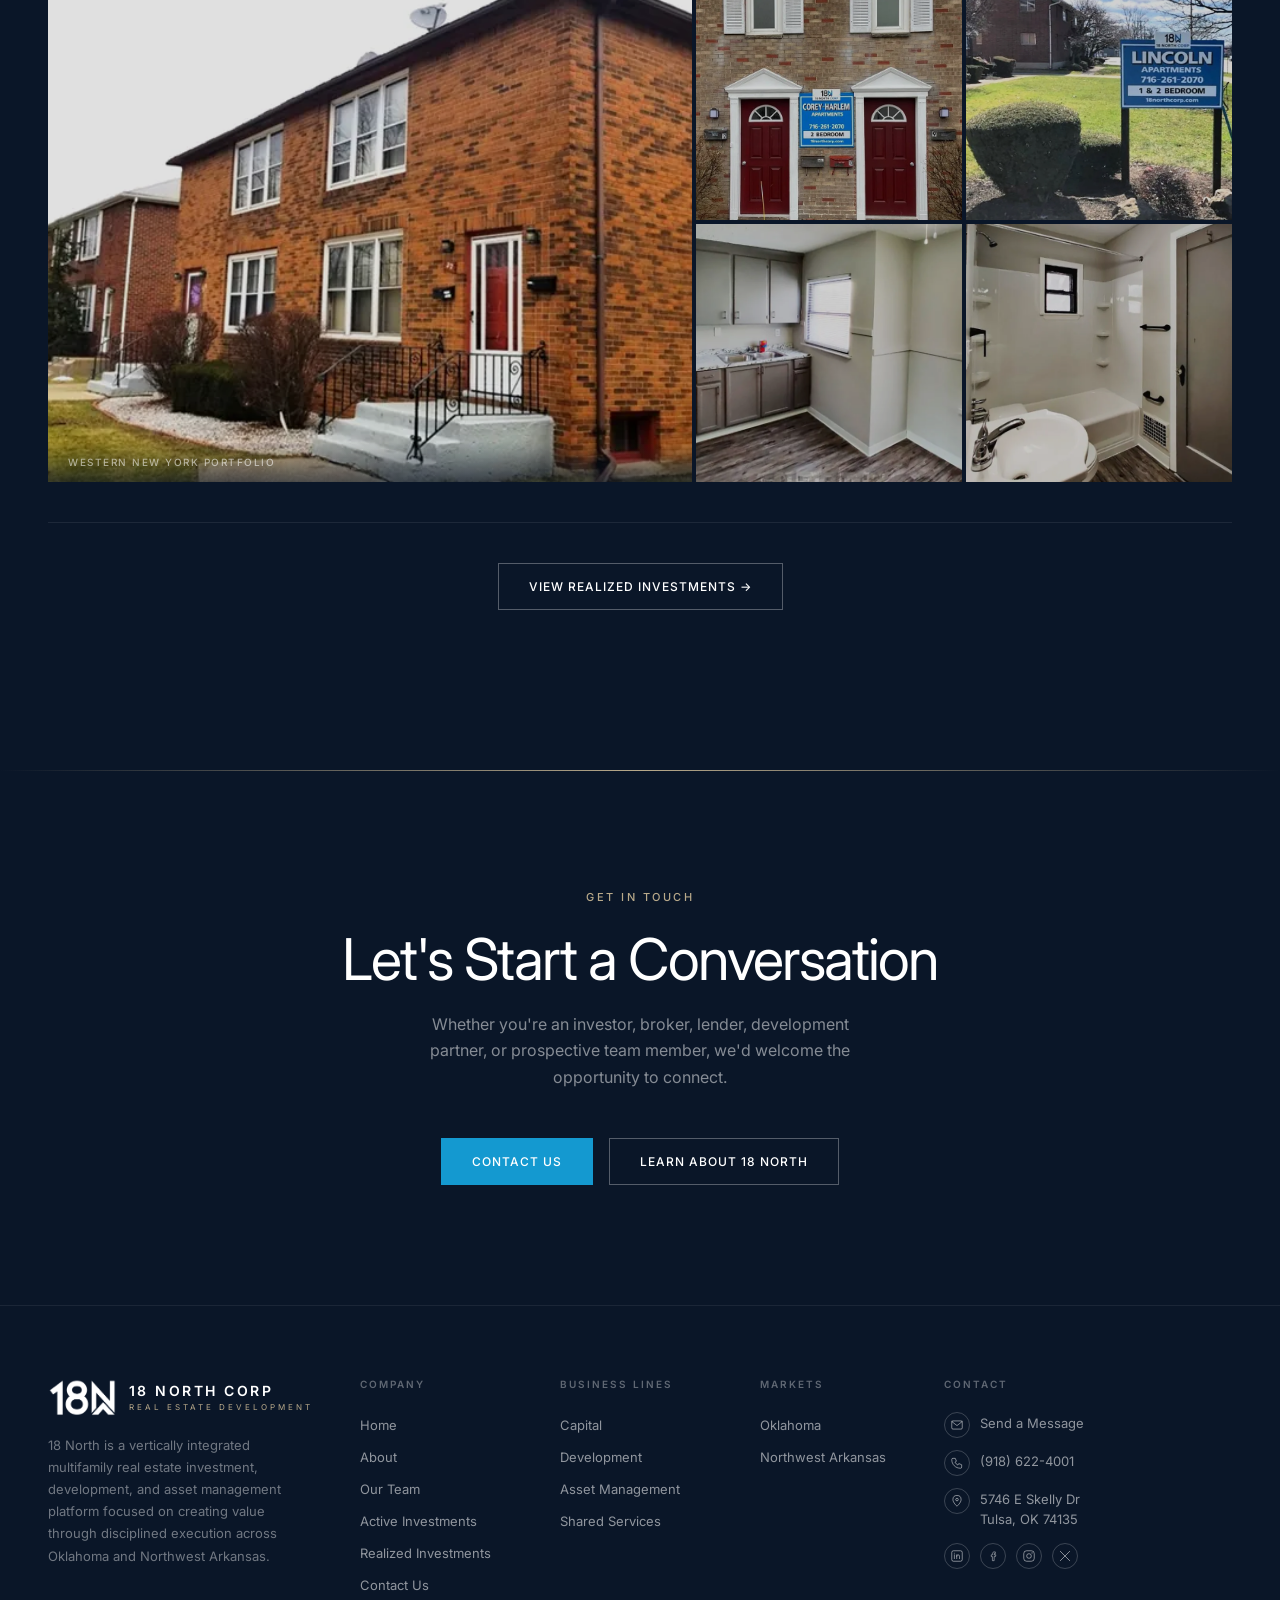
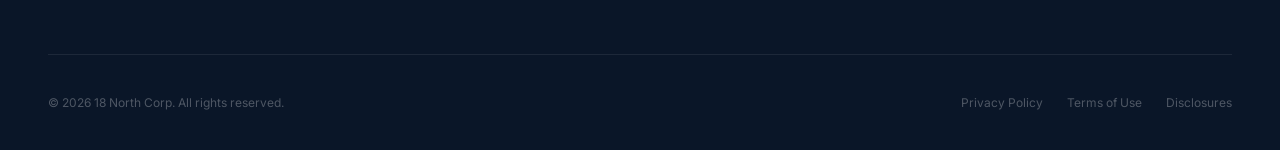
==== commit 6e947496: "Update portfolio photos, remove target exit values, rework contact page - about.html: swap Our Appro" ====
--- a/index.html
+++ b/index.html
@@ -37,10 +37,10 @@
         "telephone": "+1-918-622-4001",
         "address": {
           "@type": "PostalAddress",
-          "streetAddress": "1713 S Memorial Drive",
+          "streetAddress": "5746 E Skelly Dr",
           "addressLocality": "Tulsa",
           "addressRegion": "OK",
-          "postalCode": "74112",
+          "postalCode": "74135",
           "addressCountry": "US"
         },
         "sameAs": [
@@ -459,7 +459,7 @@
     <h2 class="cta-strip__heading" id="cta-heading">Let's Start a Conversation</h2>
     <p class="cta-strip__sub">Whether you're an investor, broker, lender, development partner, or prospective team member, we'd welcome the opportunity to connect.</p>
     <div class="cta-strip__btns">
-      <a href="mailto:info@18northcorp.com" class="btn-primary">Contact Us</a>
+      <a href="contact.html" class="btn-primary">Contact Us</a>
       <a href="about.html" class="btn-outline-white">Learn About 18 North</a>
     </div>
   </div>
@@ -517,7 +517,7 @@
         <ul class="footer__contact">
           <li>
             <span class="footer__contact-icon" aria-hidden="true"><svg width="14" height="14" viewBox="0 0 24 24" fill="none"><rect x="3" y="5" width="18" height="14" rx="2" stroke="currentColor" stroke-width="1.5"/><path d="M3 6l9 7 9-7" stroke="currentColor" stroke-width="1.5" stroke-linecap="round" stroke-linejoin="round"/></svg></span>
-            <a href="mailto:info@18northcorp.com">info@18northcorp.com</a>
+            <a href="contact.html#contact-form">Send a Message</a>
           </li>
           <li>
             <span class="footer__contact-icon" aria-hidden="true"><svg width="14" height="14" viewBox="0 0 24 24" fill="none"><path d="M5 4h4l2 5-2.5 1.5a11 11 0 0 0 5 5L15 13l5 2v4a2 2 0 0 1-2 2C9.5 21 3 14.5 3 6a2 2 0 0 1 2-2z" stroke="currentColor" stroke-width="1.5" stroke-linejoin="round"/></svg></span>
@@ -525,7 +525,7 @@
           </li>
           <li>
             <span class="footer__contact-icon" aria-hidden="true"><svg width="14" height="14" viewBox="0 0 24 24" fill="none"><path d="M12 21s7-6.1 7-11.5A7 7 0 0 0 5 9.5C5 14.9 12 21 12 21z" stroke="currentColor" stroke-width="1.5" stroke-linejoin="round"/><circle cx="12" cy="9.5" r="2.2" stroke="currentColor" stroke-width="1.5"/></svg></span>
-            <span>1713 S Memorial Drive<br />Tulsa, Oklahoma 74112</span>
+            <span>5746 E Skelly Dr<br />Tulsa, OK 74135</span>
           </li>
           <li>
             <div class="footer__social">
--- a/style.css
+++ b/style.css
@@ -855,6 +855,7 @@
   color: var(--grey);
   max-width: 900px;
 }
+.disclosure__text + .disclosure__text { margin-top: 12px; }
 
 /* ===== STATS BAR ===== */
 .stats {
@@ -1494,6 +1495,10 @@
 }
 .org-chart__division {
   width: 100%;
+  flex: 1;
+  display: flex;
+  flex-direction: column;
+  justify-content: center;
   padding: 20px 16px;
   border: 1px solid var(--border);
   background: var(--white);
@@ -1507,11 +1512,10 @@
   color: var(--grey);
 }
 .org-chart__branch--muted .org-chart__division {
-  background: var(--off-white);
-  border-style: dashed;
+  background: var(--white);
+  border-color: var(--navy);
   transform: translateY(14px);
 }
-.org-chart__branch--muted .org-chart__division-title { color: var(--stone); font-weight: 500; }
 .org-chart__note {
   max-width: 760px;
   margin: 40px auto 0;
@@ -1599,6 +1603,7 @@
   inset: 0;
   background: linear-gradient(180deg, rgba(10,22,40,0.45), rgba(10,22,40,0.8));
 }
+.teaser--navy { background: var(--near-black); }
 .teaser__content {
   position: relative;
   z-index: 1;
@@ -1622,6 +1627,9 @@
   border: 1px solid var(--border);
 }
 .contact-card {
+  display: flex;
+  flex-direction: column;
+  align-items: flex-start;
   padding: 44px 32px;
   border-right: 1px solid var(--border);
 }
@@ -1638,6 +1646,45 @@
   line-height: 1.7;
   color: var(--grey);
   margin-bottom: 22px;
+  flex-grow: 1;
+}
+
+/* ===== CONTACT: SEND A MESSAGE ===== */
+.contact-form { max-width: 720px; }
+.contact-form__row {
+  display: grid;
+  grid-template-columns: 1fr 1fr;
+  gap: 24px;
+}
+.contact-form__field { margin-bottom: 24px; }
+.contact-form__field label {
+  display: block;
+  font-size: 13px;
+  font-weight: 500;
+  color: var(--charcoal);
+  margin-bottom: 8px;
+}
+.contact-form__field input,
+.contact-form__field select,
+.contact-form__field textarea {
+  width: 100%;
+  padding: 14px 16px;
+  border: 1px solid var(--border);
+  background: var(--off-white);
+  font-family: var(--font);
+  font-size: 14px;
+  color: var(--charcoal);
+}
+.contact-form__field textarea { resize: vertical; }
+.contact-form__field input:focus,
+.contact-form__field select:focus,
+.contact-form__field textarea:focus {
+  outline: none;
+  border-color: var(--navy);
+}
+.contact-form button[type="submit"] {
+  border: none;
+  cursor: pointer;
 }
 
 /* ===== CONTACT: OUR OFFICES ===== */
@@ -1926,7 +1973,7 @@
   font-size: 15px;
   color: var(--grey);
 }
-.project-profile__overview { max-width: 760px; }
+.project-profile__overview { max-width: 760px; margin-bottom: 40px; }
 .project-profile__realization {
   max-width: 760px;
   margin-top: 40px;
@@ -1939,7 +1986,7 @@
 
 .project-profile__stats {
   display: grid;
-  grid-template-columns: repeat(5, 1fr);
+  grid-template-columns: repeat(4, 1fr);
   border: 1px solid var(--border);
   background: var(--white);
   margin-bottom: 48px;
@@ -1978,6 +2025,10 @@
   grid-template-columns: 1fr 1fr;
   gap: 56px;
 }
+.project-profile__col:first-child {
+  padding-right: 56px;
+  border-right: 1px solid var(--border);
+}
 .project-profile__col .subsection-title { margin-top: 28px; }
 .project-profile__col .subsection-title:first-child { margin-top: 0; }
 
@@ -2058,11 +2109,12 @@
 .team-grid--four { grid-template-columns: repeat(4, 1fr); margin-top: 32px; }
 .team-card { display: block; text-align: center; }
 .team-card__photo {
-  aspect-ratio: 1 / 1;
+  aspect-ratio: 3 / 4;
   overflow: hidden;
   margin-bottom: 20px;
   background: var(--off-white);
 }
+.team-card__photo img { object-position: top center; }
 .team-card__name {
   font-size: 16px;
   font-weight: 500;
@@ -2096,6 +2148,7 @@
   margin-bottom: 24px;
   background: var(--off-white);
 }
+.bio-profile__photo img { object-position: top center; }
 .bio-profile__name {
   font-size: clamp(24px, 2.4vw, 32px);
   font-weight: 400;
@@ -2210,6 +2263,7 @@
   .contact-grid { grid-template-columns: 1fr; }
   .contact-card { border-right: none; border-bottom: 1px solid var(--border); }
   .contact-card:last-child { border-bottom: none; }
+  .contact-form__row { grid-template-columns: 1fr; gap: 0; }
   .office-grid { grid-template-columns: 1fr; }
   .bizline-grid { grid-template-columns: 1fr; }
 
@@ -2231,13 +2285,15 @@
   .spec-item:nth-child(2n) { border-right: none; }
   .spec-item:nth-child(odd) { border-right: 1px solid var(--border); }
   .spec-item { border-bottom: 1px solid var(--border); }
-  .spec-item:last-child { border-bottom: none; }
+  .spec-item:nth-last-child(-n+2) { border-bottom: none; }
   .project-profile__body { grid-template-columns: 1fr; gap: 40px; }
+  .project-profile__col:first-child { padding-right: 0; border-right: none; padding-bottom: 40px; border-bottom: 1px solid var(--border); }
   .project-profile__gallery { grid-template-columns: 1fr; }
 
   .team-grid { grid-template-columns: repeat(2, 1fr); }
   .team-grid--four { grid-template-columns: repeat(2, 1fr); }
-  .bio-profile { grid-template-columns: 1fr; gap: 28px; }
+  .project-group__header { margin-bottom: 28px; }
+  .bio-profile { grid-template-columns: 1fr; gap: 28px; padding: 40px 0; }
   .bio-profile__photo { max-width: 220px; }
   .bio-profile--reverse { grid-template-columns: 1fr; }
   .bio-profile--reverse > div:first-child,
